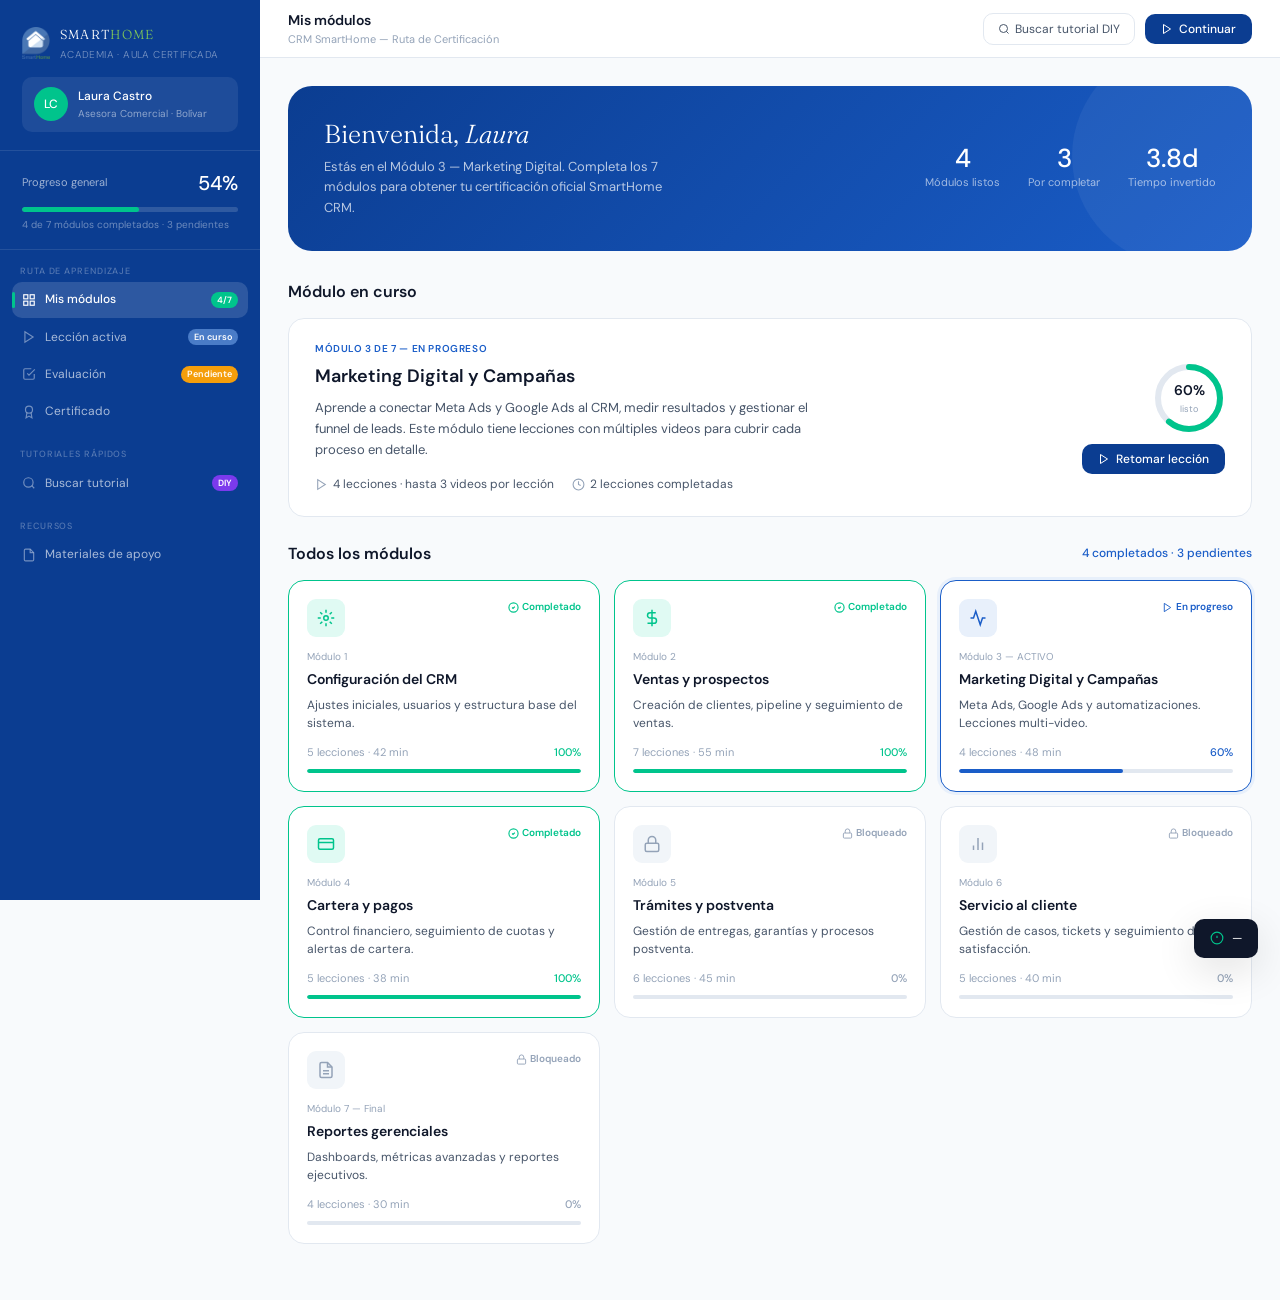
==== aula-certificada.html @ 4a78cdc2 "aula-certificada.html" ====
<!DOCTYPE html>
<html lang="es">
<head>
  <meta charset="UTF-8" />
  <meta name="viewport" content="width=device-width, initial-scale=1.0" />
  <title>SmartHome Academia — Aula Certificada</title>
  <link rel="preconnect" href="https://fonts.googleapis.com" />
  <link href="https://fonts.googleapis.com/css2?family=Fraunces:ital,wght@0,300;0,400;1,300&family=DM+Sans:wght@300;400;500&display=swap" rel="stylesheet" />
  <style>
/* ═══════════════════════════════════════════════════════
   SMARTHOME ACADEMIA — AULA CERTIFICADA
   Tokens, Layout, Componentes, Modos Certificación + DIY
   ═══════════════════════════════════════════════════════ */

/* ─── TOKENS ─────────────────────────────────────────── */
:root {
  --brand:          #0B3D91;
  --brand-mid:      #1A5DC8;
  --brand-light:    #E8F0FB;
  --brand-xlight:   #F4F7FE;
  --sh-blue:        #4A7CC7;
  --sh-green:       #5BAA3F;
  --sh-green-light: #7DC45A;
  --accent:         #00C48C;
  --accent-light:   #E0FAF3;
  --warn:           #F59E0B;
  --warn-light:     #FEF3C7;
  --danger:         #EF4444;
  --danger-light:   #FEE2E2;
  --text-1:         #0F172A;
  --text-2:         #475569;
  --text-3:         #94A3B8;
  --border:         #E2E8F0;
  --surface:        #FFFFFF;
  --bg:             #F8FAFC;
  --r-sm:           6px;
  --r-md:           10px;
  --r-lg:           16px;
  --r-xl:           24px;
  --shadow-sm:      0 1px 3px rgba(0,0,0,.06);
  --shadow-md:      0 4px 16px rgba(0,0,0,.08);
  --shadow-lg:      0 12px 40px rgba(0,0,0,.12);
  --font-display:   'Fraunces', Georgia, serif;
  --font-body:      'DM Sans', system-ui, sans-serif;
  --ease:           .2s cubic-bezier(.4,0,.2,1);
}

/* ─── RESET ──────────────────────────────────────────── */
*, *::before, *::after { box-sizing: border-box; margin: 0; padding: 0; }
html { scroll-behavior: smooth; }
body {
  font-family: var(--font-body);
  background: var(--bg);
  color: var(--text-1);
  min-height: 100vh;
  line-height: 1.6;
  font-size: 14px;
}
a { text-decoration: none; color: inherit; }
button { font-family: var(--font-body); cursor: pointer; border: none; background: none; }
img { max-width: 100%; display: block; }

/* ─── APP SHELL ──────────────────────────────────────── */
.app { display: flex; min-height: 100vh; }

/* ─── SIDEBAR ────────────────────────────────────────── */
.sidebar {
  width: 260px; flex-shrink: 0;
  background: var(--brand);
  display: flex; flex-direction: column;
  position: fixed; top: 0; left: 0; bottom: 0;
  overflow-y: auto; z-index: 100;
}
.sidebar-logo {
  padding: 24px 22px 18px;
  border-bottom: 1px solid rgba(255,255,255,.1);
}
.logo-row {
  display: flex; align-items: center; gap: 10px; margin-bottom: 14px;
}
.logo-row img { height: 32px; width: auto; }
.logo-label { font-family: var(--font-display); font-weight: 300; font-size: 13px; letter-spacing: .10em; text-transform: uppercase; color: #fff; }
.logo-label span { color: #7DC45A; }
.logo-label small { display: block; font-family: var(--font-body); font-size: 10px; color: rgba(255,255,255,.45); letter-spacing: .04em; margin-top: 2px; }

.user-card {
  background: rgba(255,255,255,.08); border-radius: var(--r-md);
  padding: 10px 12px; display: flex; align-items: center; gap: 10px;
}
.user-avatar {
  width: 34px; height: 34px; border-radius: 50%;
  background: var(--accent); color: #fff;
  display: flex; align-items: center; justify-content: center;
  font-size: 12px; font-weight: 500; flex-shrink: 0;
}
.user-name  { font-size: 12px; font-weight: 500; color: #fff; }
.user-role  { font-size: 10px; color: rgba(255,255,255,.5); }

.sidebar-progress {
  padding: 16px 22px;
  border-bottom: 1px solid rgba(255,255,255,.1);
}
.prog-header { display: flex; justify-content: space-between; align-items: center; margin-bottom: 8px; }
.prog-label  { font-size: 11px; color: rgba(255,255,255,.6); }
.prog-pct    { font-size: 20px; font-weight: 500; color: #fff; }
.prog-track  { height: 5px; background: rgba(255,255,255,.15); border-radius: 3px; overflow: hidden; }
.prog-fill   { height: 100%; border-radius: 3px; background: var(--accent); transition: width .8s ease; }
.prog-detail { font-size: 10px; color: rgba(255,255,255,.4); margin-top: 5px; }

.sidebar-nav { padding: 14px 12px; flex: 1; }
.nav-label {
  font-size: 9px; font-weight: 500; letter-spacing: .10em;
  color: rgba(255,255,255,.3); text-transform: uppercase;
  padding: 0 8px; margin-bottom: 4px; margin-top: 14px;
}
.nav-label:first-child { margin-top: 0; }
.nav-item {
  display: flex; align-items: center; gap: 9px;
  padding: 8px 10px; border-radius: var(--r-md);
  font-size: 12px; color: rgba(255,255,255,.65);
  cursor: pointer; transition: var(--ease);
  margin-bottom: 2px; position: relative;
}
.nav-item:hover { background: rgba(255,255,255,.08); color: #fff; }
.nav-item.active { background: rgba(255,255,255,.14); color: #fff; font-weight: 500; }
.nav-item.active::before {
  content: ''; position: absolute; left: 0; top: 50%; transform: translateY(-50%);
  width: 3px; height: 16px; background: var(--accent); border-radius: 2px;
}
.nav-item svg { width: 14px; height: 14px; flex-shrink: 0; opacity: .65; }
.nav-item.active svg, .nav-item:hover svg { opacity: 1; }
.nav-badge {
  margin-left: auto; font-size: 9px; font-weight: 600;
  border-radius: 10px; padding: 1px 6px; background: var(--accent); color: #fff;
}
.nav-badge.locked  { background: rgba(255,255,255,.15); color: rgba(255,255,255,.5); }
.nav-badge.done    { background: var(--accent-light); color: var(--accent); }
.nav-badge.pending { background: var(--warn); color: #fff; }
.nav-badge.inprog  { background: var(--sh-blue); color: #fff; }
.nav-badge.diy     { background: #7C3AED; color: #fff; }

/* ─── MAIN ───────────────────────────────────────────── */
.main { margin-left: 260px; flex: 1; min-height: 100vh; }

.topbar {
  background: var(--surface); border-bottom: 1px solid var(--border);
  padding: 0 28px; height: 58px;
  display: flex; align-items: center; justify-content: space-between;
  position: sticky; top: 0; z-index: 50;
}
.topbar-left   { display: flex; flex-direction: column; }
.topbar-title  { font-size: 14px; font-weight: 600; color: var(--text-1); }
.topbar-sub    { font-size: 11px; color: var(--text-3); }
.topbar-right  { display: flex; align-items: center; gap: 10px; }

/* ─── BUTTONS ────────────────────────────────────────── */
.btn-primary {
  display: flex; align-items: center; gap: 6px;
  padding: 7px 16px; border-radius: var(--r-md);
  background: var(--brand); color: #fff;
  font-size: 12px; font-weight: 500; transition: var(--ease);
}
.btn-primary:hover { background: var(--brand-mid); }
.btn-primary svg   { width: 12px; height: 12px; }
.btn-outline {
  display: flex; align-items: center; gap: 5px;
  padding: 7px 14px; border-radius: var(--r-md);
  border: 1px solid var(--border); background: var(--surface);
  font-size: 12px; color: var(--text-2); transition: var(--ease);
}
.btn-outline:hover { border-color: var(--brand-mid); color: var(--brand); }
.btn-outline svg   { width: 12px; height: 12px; }
.btn-diy {
  display: flex; align-items: center; gap: 6px;
  padding: 7px 16px; border-radius: var(--r-md);
  background: #7C3AED; color: #fff;
  font-size: 12px; font-weight: 500; transition: var(--ease);
}
.btn-diy:hover { background: #6D28D9; }

/* ─── PAGE & SECTION ─────────────────────────────────── */
.page { padding: 28px; max-width: 1120px; }
.section-header {
  display: flex; align-items: center; justify-content: space-between;
  margin-bottom: 14px;
}
.section-title { font-size: 16px; font-weight: 600; color: var(--text-1); }
.section-link  { font-size: 12px; color: var(--brand-mid); font-weight: 500; cursor: pointer; }

/* ─── HERO WELCOME ───────────────────────────────────── */
.hero {
  background: linear-gradient(135deg, var(--brand) 0%, var(--brand-mid) 100%);
  border-radius: var(--r-xl); padding: 32px 36px;
  color: #fff; display: flex; align-items: center; justify-content: space-between;
  margin-bottom: 28px; overflow: hidden; position: relative;
}
.hero::after {
  content: ''; position: absolute; right: -40px; top: -40px;
  width: 220px; height: 220px; border-radius: 50%;
  background: rgba(255,255,255,.05);
}
.hero-text h1 {
  font-family: var(--font-display); font-size: 26px; font-weight: 300;
  margin-bottom: 6px; line-height: 1.25;
}
.hero-text h1 em { font-style: italic; }
.hero-text p { font-size: 13px; color: rgba(255,255,255,.7); max-width: 360px; }
.hero-stats { display: flex; gap: 28px; z-index: 1; }
.hero-stat-val { font-size: 26px; font-weight: 500; line-height: 1; text-align: center; }
.hero-stat-lbl { font-size: 11px; color: rgba(255,255,255,.6); margin-top: 3px; text-align: center; }

/* ─── MODULE CARDS GRID ──────────────────────────────── */
.current-module {
  background: var(--surface); border: 1px solid var(--border);
  border-radius: var(--r-lg); padding: 22px 26px;
  margin-bottom: 24px;
  display: grid; grid-template-columns: 1fr auto; gap: 24px; align-items: center;
}
.cm-eyebrow { font-size: 10px; font-weight: 600; letter-spacing: .06em; color: var(--brand-mid); text-transform: uppercase; margin-bottom: 5px; }
.cm-title   { font-size: 18px; font-weight: 600; margin-bottom: 7px; }
.cm-desc    { font-size: 13px; color: var(--text-2); margin-bottom: 14px; max-width: 520px; line-height: 1.6; }
.cm-meta    { display: flex; gap: 18px; }
.cm-meta-item { display: flex; align-items: center; gap: 5px; font-size: 12px; color: var(--text-2); }
.cm-meta-item svg { width: 13px; height: 13px; color: var(--text-3); }
.cm-actions { display: flex; flex-direction: column; gap: 10px; align-items: flex-end; }
.cm-ring-wrap { position: relative; width: 72px; height: 72px; }
.cm-ring-wrap svg { transform: rotate(-90deg); }
.cm-ring-bg   { fill: none; stroke: var(--border); stroke-width: 6; }
.cm-ring-fill { fill: none; stroke: var(--accent); stroke-width: 6; stroke-linecap: round; stroke-dasharray: 198; stroke-dashoffset: 79; transition: stroke-dashoffset 1s ease; }
.cm-ring-text { position: absolute; inset: 0; display: flex; flex-direction: column; align-items: center; justify-content: center; }
.cm-ring-pct  { font-size: 14px; font-weight: 600; }
.cm-ring-lbl  { font-size: 9px; color: var(--text-3); }

.modules-grid {
  display: grid; grid-template-columns: repeat(auto-fill, minmax(260px, 1fr)); gap: 14px;
  margin-bottom: 28px;
}
.mod-card {
  background: var(--surface); border: 1px solid var(--border);
  border-radius: var(--r-lg); padding: 18px;
  cursor: pointer; transition: var(--ease); position: relative; overflow: hidden;
}
.mod-card:hover:not(.locked) { border-color: var(--brand-mid); box-shadow: var(--shadow-md); transform: translateY(-2px); }
.mod-card.active  { border-color: var(--brand-mid); box-shadow: 0 0 0 3px var(--brand-light); }
.mod-card.done    { border-color: var(--accent); }
.mod-card.locked  { opacity: .55; cursor: not-allowed; }
.mc-top    { display: flex; justify-content: space-between; align-items: flex-start; margin-bottom: 12px; }
.mc-icon   { width: 38px; height: 38px; border-radius: 9px; display: flex; align-items: center; justify-content: center; }
.mc-icon svg { width: 18px; height: 18px; }
.mc-status { display: flex; align-items: center; gap: 3px; font-size: 10px; font-weight: 600; }
.mc-status.done   { color: var(--accent); }
.mc-status.active { color: var(--brand-mid); }
.mc-status.locked { color: var(--text-3); }
.mc-status.pending{ color: var(--warn); }
.mc-status svg    { width: 11px; height: 11px; }
.mc-number { font-size: 10px; color: var(--text-3); margin-bottom: 3px; }
.mc-title  { font-size: 14px; font-weight: 600; margin-bottom: 5px; }
.mc-desc   { font-size: 12px; color: var(--text-2); line-height: 1.5; margin-bottom: 12px; }
.mc-footer { display: flex; align-items: center; justify-content: space-between; }
.mc-lessons{ font-size: 11px; color: var(--text-3); }
.mc-pct    { font-size: 11px; font-weight: 500; }
.mc-pct.done   { color: var(--accent); }
.mc-pct.active { color: var(--brand-mid); }
.mc-bar    { height: 4px; background: var(--border); border-radius: 2px; margin-top: 8px; overflow: hidden; }
.mc-fill   { height: 100%; border-radius: 2px; background: var(--accent); }
.mc-fill.partial { background: var(--brand-mid); }

/* ══════════════════════════════════════════════════════
   LESSON VIEWER — MODO CERTIFICACIÓN (Contenido Largo)
   ══════════════════════════════════════════════════════ */
.lesson-viewer {
  background: var(--surface); border: 1px solid var(--border);
  border-radius: var(--r-lg); overflow: hidden; margin-bottom: 24px;
}
.lv-header {
  padding: 14px 22px; border-bottom: 1px solid var(--border);
  display: flex; align-items: center; justify-content: space-between;
}
.lv-breadcrumb      { font-size: 11px; color: var(--text-3); }
.lv-breadcrumb span { color: var(--text-2); font-weight: 500; }

/* ── VIDEO AREA ──────────────────────────────────────── */
.lv-player-wrap {
  display: grid; grid-template-columns: 1fr 300px;
  border-bottom: 1px solid var(--border);
}
.lv-video {
  background: #0B1629; aspect-ratio: 16/9;
  display: flex; align-items: center; justify-content: center;
  position: relative; overflow: hidden;
}
.lv-video-grid {
  position: absolute; inset: 0;
  background-image:
    repeating-linear-gradient(0deg,   rgba(255,255,255,.025) 0, rgba(255,255,255,.025) 1px, transparent 1px, transparent 44px),
    repeating-linear-gradient(90deg,  rgba(255,255,255,.025) 0, rgba(255,255,255,.025) 1px, transparent 1px, transparent 44px);
}
.lv-video-overlay {
  position: absolute; inset: 0;
  display: flex; flex-direction: column; align-items: center; justify-content: center; gap: 14px;
  z-index: 2;
}
.play-btn {
  width: 58px; height: 58px; border-radius: 50%;
  background: rgba(255,255,255,.14); border: 2px solid rgba(255,255,255,.28);
  display: flex; align-items: center; justify-content: center;
  cursor: pointer; transition: var(--ease);
}
.play-btn:hover { background: rgba(255,255,255,.24); transform: scale(1.06); }
.play-btn svg   { width: 22px; height: 22px; fill: #fff; margin-left: 3px; }
.lv-vid-title   { font-size: 13px; color: rgba(255,255,255,.85); text-align: center; max-width: 400px; font-weight: 500; }
.lv-vid-counter { font-size: 11px; color: rgba(255,255,255,.45); }
.lv-vid-dur     { font-size: 11px; color: rgba(255,255,255,.45); }

/* ── VIDEO PLAYLIST (lateral) ────────────────────────── */
.lv-playlist-panel {
  border-left: 1px solid var(--border);
  display: flex; flex-direction: column;
  background: var(--bg);
}
.lv-playlist-head {
  padding: 12px 16px; border-bottom: 1px solid var(--border);
  font-size: 11px; font-weight: 600; color: var(--text-3);
  letter-spacing: .05em; text-transform: uppercase;
  display: flex; align-items: center; justify-content: space-between;
}
.lv-playlist-head span { font-size: 11px; color: var(--text-3); font-weight: 400; }
.lv-vlist { overflow-y: auto; flex: 1; padding: 8px; }
.lv-vlist::-webkit-scrollbar { width: 3px; }
.lv-vlist::-webkit-scrollbar-thumb { background: var(--border); border-radius: 2px; }

.vitem {
  display: flex; align-items: flex-start; gap: 10px;
  padding: 10px 10px; border-radius: var(--r-md);
  cursor: pointer; transition: var(--ease); margin-bottom: 2px;
}
.vitem:hover   { background: var(--brand-light); }
.vitem.active  { background: var(--brand-light); border-left: 3px solid var(--brand); padding-left: 7px; }
.vitem.done    { opacity: .7; }
.vitem.locked  { opacity: .45; cursor: not-allowed; }
.vitem-thumb {
  width: 52px; height: 34px; border-radius: 5px; flex-shrink: 0;
  background: #CBD5E1; position: relative; overflow: hidden;
  display: flex; align-items: center; justify-content: center;
}
.vitem-thumb-bg {
  position: absolute; inset: 0;
  background: linear-gradient(135deg, #0B3D91 0%, #1A5DC8 100%); opacity: .7;
}
.vitem-thumb-play {
  width: 18px; height: 18px; border-radius: 50%;
  background: rgba(255,255,255,.9);
  display: flex; align-items: center; justify-content: center;
  z-index: 1;
}
.vitem-thumb-play svg { width: 8px; height: 8px; fill: var(--brand); margin-left: 1px; }
.vitem-thumb-done {
  position: absolute; inset: 0;
  background: rgba(0,196,140,.8);
  display: flex; align-items: center; justify-content: center;
  z-index: 1;
}
.vitem-thumb-done svg { width: 14px; height: 14px; fill: none; stroke: #fff; stroke-width: 2.5; }
.vitem-thumb-lock {
  position: absolute; inset: 0;
  background: rgba(15,23,42,.6);
  display: flex; align-items: center; justify-content: center;
  z-index: 1;
}
.vitem-thumb-lock svg { width: 12px; height: 12px; fill: none; stroke: rgba(255,255,255,.7); stroke-width: 2; }
.vitem-num  { position: absolute; bottom: 3px; right: 4px; font-size: 8px; color: rgba(255,255,255,.8); z-index: 2; }
.vitem-info { flex: 1; min-width: 0; }
.vitem-title { font-size: 12px; font-weight: 500; color: var(--text-1); line-height: 1.4; margin-bottom: 3px; }
.vitem.active .vitem-title { color: var(--brand); }
.vitem-dur   { font-size: 10px; color: var(--text-3); display: flex; align-items: center; gap: 3px; }

/* ── RICH CONTENT BODY ───────────────────────────────── */
.lv-body { padding: 24px 26px; border-bottom: 1px solid var(--border); }
.lv-body h3    { font-size: 15px; font-weight: 600; margin-bottom: 10px; }
.lv-body p     { font-size: 13px; color: var(--text-2); line-height: 1.7; margin-bottom: 12px; }
.lv-body ul    { padding-left: 18px; margin-bottom: 12px; }
.lv-body li    { font-size: 13px; color: var(--text-2); line-height: 1.7; margin-bottom: 4px; }
.lv-body strong { color: var(--text-1); }

.lv-callout {
  background: var(--brand-xlight); border-left: 3px solid var(--brand-mid);
  padding: 12px 16px; border-radius: 0 var(--r-md) var(--r-md) 0;
  margin: 14px 0;
}
.lv-callout p { margin: 0; font-size: 12px; color: var(--brand); }

.lv-content-img {
  width: 100%; border-radius: var(--r-md); border: 1px solid var(--border);
  background: #0B1629; height: 180px;
  display: flex; align-items: center; justify-content: center;
  margin: 14px 0;
}
.lv-content-img span { font-size: 12px; color: rgba(255,255,255,.3); }

/* completion badge */
.video-complete-notice {
  margin: 0 26px 16px;
  padding: 10px 16px; background: var(--accent-light); border: 1px solid #A7F3D0;
  border-radius: var(--r-md); display: flex; align-items: center; gap: 10px;
  font-size: 12px; color: #065F46; display: none;
}
.video-complete-notice svg { width: 16px; height: 16px; flex-shrink: 0; }

/* ── TABS inside lv-body ─────────────────────────────── */
.content-tabs { display: flex; gap: 2px; border-bottom: 1px solid var(--border); margin-bottom: 18px; }
.ctab {
  padding: 8px 16px; font-size: 13px; font-weight: 500;
  color: var(--text-2); cursor: pointer;
  border-bottom: 2px solid transparent; margin-bottom: -1px;
  transition: var(--ease);
}
.ctab:hover { color: var(--text-1); }
.ctab.active { color: var(--brand); border-bottom-color: var(--brand); }

/* ── NAV FOOTER ──────────────────────────────────────── */
.lv-nav-footer {
  padding: 14px 22px; border-top: 1px solid var(--border);
  display: flex; align-items: center; justify-content: space-between;
  background: var(--bg);
}
.btn-nav {
  display: flex; align-items: center; gap: 5px;
  padding: 7px 14px; border-radius: var(--r-md);
  font-size: 12px; font-weight: 500; transition: var(--ease);
}
.btn-nav.prev { border: 1px solid var(--border); color: var(--text-2); background: var(--surface); }
.btn-nav.prev:hover { border-color: var(--brand-mid); color: var(--brand); }
.btn-nav.next { background: var(--brand); color: #fff; }
.btn-nav.next:hover { background: var(--brand-mid); }
.btn-nav svg  { width: 12px; height: 12px; }
.lesson-counter { font-size: 12px; color: var(--text-3); }

/* ══════════════════════════════════════════════════════
   QUIZ — 5 preguntas con temporizador
   ══════════════════════════════════════════════════════ */
.quiz-card {
  background: var(--surface); border: 1px solid var(--border);
  border-radius: var(--r-lg); padding: 26px; margin-bottom: 24px;
}
.quiz-header { display: flex; justify-content: space-between; align-items: flex-start; margin-bottom: 20px; }
.quiz-tag {
  display: inline-block; font-size: 10px; font-weight: 700; letter-spacing: .08em;
  background: var(--warn-light); color: #92400E;
  padding: 3px 9px; border-radius: 20px; text-transform: uppercase; margin-bottom: 8px;
}
.quiz-title { font-size: 17px; font-weight: 600; margin-bottom: 4px; }
.quiz-meta  { font-size: 12px; color: var(--text-3); }
.quiz-timer { display: flex; align-items: center; gap: 5px; font-size: 13px; font-weight: 600; color: var(--danger); flex-shrink: 0; }
.quiz-timer svg { width: 14px; height: 14px; }
.quiz-prog-bar { height: 4px; background: var(--border); border-radius: 2px; overflow: hidden; margin-bottom: 22px; }
.quiz-prog-fill { height: 100%; border-radius: 2px; background: var(--brand-mid); transition: width .4s; }

.quiz-q-num  { font-size: 10px; color: var(--text-3); margin-bottom: 5px; font-weight: 500; }
.quiz-q-text { font-size: 14px; font-weight: 500; margin-bottom: 14px; line-height: 1.5; }
.quiz-opts   { display: grid; gap: 7px; }
.quiz-opt {
  display: flex; align-items: center; gap: 11px;
  padding: 11px 14px; border: 1.5px solid var(--border);
  border-radius: var(--r-md); cursor: pointer; transition: var(--ease); font-size: 13px;
}
.quiz-opt:hover { border-color: var(--brand-mid); background: var(--brand-xlight); }
.quiz-opt.selected { border-color: var(--brand); background: var(--brand-light); color: var(--brand); }
.quiz-opt.correct  { border-color: var(--accent); background: var(--accent-light); color: #065F46; }
.quiz-opt.wrong    { border-color: var(--danger); background: var(--danger-light); color: #991B1B; }
.quiz-opt-circle {
  width: 20px; height: 20px; border-radius: 50%;
  border: 1.5px solid var(--border); flex-shrink: 0;
  display: flex; align-items: center; justify-content: center;
  font-size: 10px; font-weight: 700;
}
.quiz-opt.selected .quiz-opt-circle { border-color: var(--brand); background: var(--brand); color: #fff; }
.quiz-opt.correct  .quiz-opt-circle { border-color: var(--accent); background: var(--accent); color: #fff; }
.quiz-footer { display: flex; justify-content: space-between; align-items: center; margin-top: 18px; }
.quiz-hint   { font-size: 11px; color: var(--text-3); }

/* ══════════════════════════════════════════════════════
   MODO DIY — Micro-video 1 min + Pop-up "¿Resolviste?"
   ══════════════════════════════════════════════════════ */
.diy-viewer {
  background: var(--surface); border: 1px solid var(--border);
  border-radius: var(--r-lg); overflow: hidden; margin-bottom: 24px;
}
.diy-header {
  padding: 14px 22px; border-bottom: 1px solid var(--border);
  display: flex; align-items: center; justify-content: space-between;
}
.diy-badge {
  display: inline-flex; align-items: center; gap: 5px;
  background: #EDE9FE; color: #6D28D9;
  font-size: 10px; font-weight: 700; letter-spacing: .06em; text-transform: uppercase;
  padding: 3px 10px; border-radius: 20px;
}
.diy-title { font-size: 16px; font-weight: 600; margin-top: 5px; }
.diy-meta  { font-size: 11px; color: var(--text-3); margin-top: 3px; }

.diy-video {
  background: #0B1629; aspect-ratio: 16/7;
  display: flex; align-items: center; justify-content: center;
  position: relative; overflow: hidden;
}
.diy-video-grid {
  position: absolute; inset: 0;
  background-image:
    repeating-linear-gradient(0deg,  rgba(124,58,237,.08) 0, rgba(124,58,237,.08) 1px, transparent 1px, transparent 44px),
    repeating-linear-gradient(90deg, rgba(124,58,237,.08) 0, rgba(124,58,237,.08) 1px, transparent 1px, transparent 44px);
}
.diy-vid-overlay {
  position: absolute; inset: 0;
  display: flex; flex-direction: column; align-items: center; justify-content: center; gap: 14px;
  z-index: 2;
}
.play-btn-diy {
  width: 60px; height: 60px; border-radius: 50%;
  background: rgba(124,58,237,.3); border: 2px solid rgba(124,58,237,.5);
  display: flex; align-items: center; justify-content: center;
  cursor: pointer; transition: var(--ease);
}
.play-btn-diy:hover { background: rgba(124,58,237,.5); transform: scale(1.06); }
.play-btn-diy svg  { width: 22px; height: 22px; fill: #fff; margin-left: 3px; }
.diy-vid-label     { font-size: 14px; color: rgba(255,255,255,.85); font-weight: 500; text-align: center; }
.diy-vid-dur       { font-size: 11px; color: rgba(255,255,255,.45); }
.diy-timer-bar     {
  position: absolute; bottom: 0; left: 0; height: 3px;
  background: #7C3AED; width: 0%; transition: width 60s linear;
}

.diy-body { padding: 20px 24px; }
.diy-body h3 { font-size: 14px; font-weight: 600; margin-bottom: 8px; }
.diy-body p  { font-size: 13px; color: var(--text-2); line-height: 1.7; }
.diy-steps   { margin-top: 14px; display: flex; flex-direction: column; gap: 8px; }
.diy-step {
  display: flex; align-items: flex-start; gap: 10px;
  padding: 10px 14px; background: var(--bg); border-radius: var(--r-md);
  border: 1px solid var(--border);
}
.diy-step-num {
  width: 20px; height: 20px; border-radius: 50%; flex-shrink: 0;
  background: #7C3AED; color: #fff;
  display: flex; align-items: center; justify-content: center;
  font-size: 10px; font-weight: 700; margin-top: 1px;
}
.diy-step-text { font-size: 12px; color: var(--text-2); line-height: 1.6; }

.diy-action-bar {
  padding: 14px 22px; border-top: 1px solid var(--border);
  display: flex; align-items: center; justify-content: space-between; background: var(--bg);
}
.diy-action-bar p { font-size: 12px; color: var(--text-3); }

/* ─── DIY BUSCADOR ───────────────────────────────────── */
.diy-search-wrap {
  background: var(--surface); border: 1px solid var(--border);
  border-radius: var(--r-lg); padding: 22px 24px; margin-bottom: 20px;
}
.diy-search-input {
  width: 100%; padding: 10px 14px;
  border: 1.5px solid var(--border); border-radius: var(--r-md);
  font-family: var(--font-body); font-size: 13px; color: var(--text-1);
  background: var(--bg); outline: none; transition: var(--ease);
}
.diy-search-input:focus { border-color: var(--brand-mid); background: var(--surface); }
.diy-chips  { display: flex; gap: 6px; flex-wrap: wrap; margin-top: 12px; }
.diy-chip {
  padding: 4px 12px; border-radius: 20px; font-size: 11px;
  background: var(--bg); border: 1px solid var(--border);
  color: var(--text-2); cursor: pointer; transition: var(--ease);
}
.diy-chip:hover { background: #EDE9FE; color: #6D28D9; border-color: #C4B5FD; }
.diy-chip.active { background: #EDE9FE; color: #6D28D9; border-color: #C4B5FD; }

/* ─── CERTIFICATE SECTION ────────────────────────────── */
.cert-section {
  background: linear-gradient(135deg, #0B3D91, #1A5DC8);
  border-radius: var(--r-xl); padding: 36px;
  color: #fff; text-align: center;
  margin-bottom: 24px; position: relative; overflow: hidden;
}
.cert-section::before {
  content: ''; position: absolute; inset: 0;
  background: url("data:image/svg+xml,%3Csvg width='60' height='60' viewBox='0 0 60 60' xmlns='http://www.w3.org/2000/svg'%3E%3Cg fill='%23ffffff' fill-opacity='0.04'%3E%3Cpath d='M36 34v-4h-2v4h-4v2h4v4h2v-4h4v-2h-4zm0-30V0h-2v4h-4v2h4v4h2V6h4V4h-4zM6 34v-4H4v4H0v2h4v4h2v-4h4v-2H6zM6 4V0H4v4H0v2h4v4h2V6h4V4H6z'/%3E%3C/g%3E%3C/svg%3E");
}
.cert-icon-wrap {
  width: 72px; height: 72px; border-radius: 50%;
  background: rgba(255,255,255,.15); border: 2px solid rgba(255,255,255,.3);
  display: flex; align-items: center; justify-content: center; margin: 0 auto 18px;
}
.cert-icon-wrap svg { width: 36px; height: 36px; fill: var(--accent); }
.cert-section h2 { font-family: var(--font-display); font-size: 24px; font-weight: 300; margin-bottom: 7px; }
.cert-section p  { font-size: 13px; color: rgba(255,255,255,.7); max-width: 380px; margin: 0 auto 22px; }
.cert-tags { display: flex; justify-content: center; flex-wrap: wrap; gap: 7px; margin-bottom: 26px; }
.cert-tag {
  background: rgba(255,255,255,.12); border: 1px solid rgba(255,255,255,.2);
  border-radius: 20px; padding: 3px 11px; font-size: 11px;
  display: flex; align-items: center; gap: 4px;
}
.cert-tag.done { background: rgba(0,196,140,.2); border-color: rgba(0,196,140,.4); }
.cert-tag svg  { width: 9px; height: 9px; }
.btn-cert {
  display: inline-flex; align-items: center; gap: 7px;
  padding: 11px 26px; border-radius: var(--r-md);
  background: var(--accent); color: #fff;
  font-size: 13px; font-weight: 600; transition: var(--ease);
}
.btn-cert:hover { background: #00a875; }

/* ─── MODALS ─────────────────────────────────────────── */
.modal-overlay {
  position: fixed; inset: 0; background: rgba(15,23,42,.5);
  backdrop-filter: blur(4px);
  display: flex; align-items: center; justify-content: center;
  z-index: 200; opacity: 0; pointer-events: none; transition: opacity .3s;
}
.modal-overlay.show { opacity: 1; pointer-events: all; }
.modal {
  background: var(--surface); border-radius: var(--r-xl);
  padding: 36px; max-width: 420px; width: 90%;
  text-align: center;
  transform: scale(.94) translateY(10px);
  transition: transform .3s cubic-bezier(.34,1.56,.64,1);
  box-shadow: var(--shadow-lg);
}
.modal-overlay.show .modal { transform: scale(1) translateY(0); }
.modal-icon { width: 68px; height: 68px; border-radius: 50%; margin: 0 auto 18px; display: flex; align-items: center; justify-content: center; }
.modal-icon.pass { background: var(--accent-light); }
.modal-icon.fail { background: var(--danger-light); }
.modal-icon.diy  { background: #EDE9FE; }
.modal-icon svg  { width: 34px; height: 34px; }
.modal-score     { font-size: 46px; font-weight: 700; line-height: 1; margin-bottom: 4px; }
.modal-score.pass{ color: var(--accent); }
.modal-score.fail{ color: var(--danger); }
.modal h3  { font-size: 17px; font-weight: 600; margin-bottom: 7px; }
.modal p   { font-size: 13px; color: var(--text-2); margin-bottom: 20px; line-height: 1.6; }
.modal-actions { display: flex; gap: 9px; justify-content: center; flex-wrap: wrap; }
.modal-actions .btn-primary { padding: 9px 20px; font-size: 13px; }
.modal-actions .btn-outline  { padding: 9px 20px; font-size: 13px; }

/* ─── TOAST ──────────────────────────────────────────── */
.toast {
  position: fixed; bottom: 22px; right: 22px;
  background: #0F172A; color: #fff;
  padding: 10px 16px; border-radius: var(--r-md);
  font-size: 12px; display: flex; align-items: center; gap: 8px;
  box-shadow: var(--shadow-lg);
  transform: translateY(80px); transition: transform .4s cubic-bezier(.34,1.56,.64,1);
  z-index: 300; max-width: 340px;
}
.toast.show { transform: translateY(0); }
.toast svg  { width: 14px; height: 14px; color: var(--accent); flex-shrink: 0; }

/* ─── ANIMATIONS ─────────────────────────────────────── */
@keyframes fadeUp {
  from { opacity: 0; transform: translateY(14px); }
  to   { opacity: 1; transform: translateY(0); }
}
.fade-up   { animation: fadeUp .45s ease both; }
.fu1 { animation-delay: .05s; }
.fu2 { animation-delay: .10s; }
.fu3 { animation-delay: .15s; }

/* ─── RESPONSIVE ─────────────────────────────────────── */
@media (max-width: 960px) {
  .sidebar { width: 0; overflow: hidden; }
  .main    { margin-left: 0; }
  .lv-player-wrap { grid-template-columns: 1fr; }
  .lv-playlist-panel { border-left: none; border-top: 1px solid var(--border); max-height: 260px; }
  .current-module { grid-template-columns: 1fr; }
  .hero { flex-direction: column; gap: 20px; }
}
@media (max-width: 600px) {
  .page { padding: 16px; }
  .modules-grid { grid-template-columns: 1fr; }
  .hero-stats { justify-content: space-around; width: 100%; }
}
  </style>
</head>
<body>

<div class="app">

<!-- ══════════════════════════════════════════════════════
     SIDEBAR
     ══════════════════════════════════════════════════════ -->
<aside class="sidebar">
  <div class="sidebar-logo">
    <div class="logo-row">
      <img src="[data-uri]" alt="SmartHome" />
      <div class="logo-label">Smart<span>Home</span><small>Academia · Aula Certificada</small></div>
    </div>
    <div class="user-card">
      <div class="user-avatar">LC</div>
      <div>
        <div class="user-name">Laura Castro</div>
        <div class="user-role">Asesora Comercial · Bolívar</div>
      </div>
    </div>
  </div>

  <div class="sidebar-progress">
    <div class="prog-header">
      <span class="prog-label">Progreso general</span>
      <span class="prog-pct">54%</span>
    </div>
    <div class="prog-track"><div class="prog-fill" style="width:54%"></div></div>
    <div class="prog-detail">4 de 7 módulos completados · 3 pendientes</div>
  </div>

  <nav class="sidebar-nav">
    <div class="nav-label">Ruta de aprendizaje</div>

    <div class="nav-item active" onclick="showTab('modulos')">
      <svg viewBox="0 0 24 24" fill="none" stroke="currentColor" stroke-width="2"><rect x="3" y="3" width="7" height="7"/><rect x="14" y="3" width="7" height="7"/><rect x="3" y="14" width="7" height="7"/><rect x="14" y="14" width="7" height="7"/></svg>
      Mis módulos <span class="nav-badge">4/7</span>
    </div>

    <div class="nav-item" onclick="showTab('leccion')">
      <svg viewBox="0 0 24 24" fill="none" stroke="currentColor" stroke-width="2"><polygon points="5 3 19 12 5 21 5 3"/></svg>
      Lección activa <span class="nav-badge inprog">En curso</span>
    </div>

    <div class="nav-item" onclick="showTab('evaluacion')">
      <svg viewBox="0 0 24 24" fill="none" stroke="currentColor" stroke-width="2"><path d="M9 11l3 3L22 4"/><path d="M21 12v7a2 2 0 01-2 2H5a2 2 0 01-2-2V5a2 2 0 012-2h11"/></svg>
      Evaluación <span class="nav-badge pending">Pendiente</span>
    </div>

    <div class="nav-item" onclick="showTab('certificado')">
      <svg viewBox="0 0 24 24" fill="none" stroke="currentColor" stroke-width="2"><circle cx="12" cy="8" r="6"/><path d="M15.477 12.89L17 22l-5-3-5 3 1.523-9.11"/></svg>
      Certificado
    </div>

    <div class="nav-label" style="margin-top:18px;">Tutoriales rápidos</div>

    <div class="nav-item" onclick="showTab('diy')">
      <svg viewBox="0 0 24 24" fill="none" stroke="currentColor" stroke-width="2"><circle cx="11" cy="11" r="8"/><line x1="21" y1="21" x2="16.65" y2="16.65"/></svg>
      Buscar tutorial <span class="nav-badge diy">DIY</span>
    </div>

    <div class="nav-label" style="margin-top:18px;">Recursos</div>
    <div class="nav-item">
      <svg viewBox="0 0 24 24" fill="none" stroke="currentColor" stroke-width="2"><path d="M14 2H6a2 2 0 00-2 2v16a2 2 0 002 2h12a2 2 0 002-2V8z"/><polyline points="14 2 14 8 20 8"/></svg>
      Materiales de apoyo
    </div>
  </nav>
</aside>

<!-- ══════════════════════════════════════════════════════
     MAIN
     ══════════════════════════════════════════════════════ -->
<main class="main">

  <header class="topbar">
    <div class="topbar-left">
      <span class="topbar-title" id="topbarTitle">Mis módulos</span>
      <span class="topbar-sub">CRM SmartHome — Ruta de Certificación</span>
    </div>
    <div class="topbar-right">
      <button class="btn-outline" onclick="showTab('diy')">
        <svg viewBox="0 0 24 24" fill="none" stroke="currentColor" stroke-width="2"><circle cx="11" cy="11" r="8"/><line x1="21" y1="21" x2="16.65" y2="16.65"/></svg>
        Buscar tutorial DIY
      </button>
      <button class="btn-primary" onclick="showTab('leccion')">
        <svg viewBox="0 0 24 24" fill="none" stroke="currentColor" stroke-width="2"><polygon points="5 3 19 12 5 21 5 3"/></svg>
        Continuar
      </button>
    </div>
  </header>

  <div class="page">

  <!-- ╔══════════════════════════════════════════════════╗
       ║  TAB: MIS MÓDULOS                               ║
       ╚══════════════════════════════════════════════════╝ -->
  <div id="tab-modulos">

    <div class="hero fade-up">
      <div class="hero-text">
        <h1>Bienvenida, <em>Laura</em></h1>
        <p>Estás en el Módulo 3 — Marketing Digital. Completa los 7 módulos para obtener tu certificación oficial SmartHome CRM.</p>
      </div>
      <div class="hero-stats">
        <div><div class="hero-stat-val">4</div><div class="hero-stat-lbl">Módulos listos</div></div>
        <div><div class="hero-stat-val">3</div><div class="hero-stat-lbl">Por completar</div></div>
        <div><div class="hero-stat-val">3.8d</div><div class="hero-stat-lbl">Tiempo invertido</div></div>
      </div>
    </div>

    <div class="section-header fade-up fu1"><span class="section-title">Módulo en curso</span></div>
    <div class="current-module fade-up fu2">
      <div>
        <div class="cm-eyebrow">Módulo 3 de 7 — En progreso</div>
        <div class="cm-title">Marketing Digital y Campañas</div>
        <div class="cm-desc">Aprende a conectar Meta Ads y Google Ads al CRM, medir resultados y gestionar el funnel de leads. Este módulo tiene lecciones con múltiples videos para cubrir cada proceso en detalle.</div>
        <div class="cm-meta">
          <div class="cm-meta-item">
            <svg viewBox="0 0 24 24" fill="none" stroke="currentColor" stroke-width="2"><polygon points="5 3 19 12 5 21 5 3"/></svg>
            4 lecciones · hasta 3 videos por lección
          </div>
          <div class="cm-meta-item">
            <svg viewBox="0 0 24 24" fill="none" stroke="currentColor" stroke-width="2"><circle cx="12" cy="12" r="10"/><polyline points="12 6 12 12 16 14"/></svg>
            2 lecciones completadas
          </div>
        </div>
      </div>
      <div class="cm-actions">
        <div class="cm-ring-wrap">
          <svg width="72" height="72" viewBox="0 0 72 72">
            <circle class="cm-ring-bg" cx="36" cy="36" r="31"/>
            <circle class="cm-ring-fill" cx="36" cy="36" r="31"/>
          </svg>
          <div class="cm-ring-text"><span class="cm-ring-pct">60%</span><span class="cm-ring-lbl">listo</span></div>
        </div>
        <button class="btn-primary" onclick="showTab('leccion')" style="font-size:12px;">
          <svg viewBox="0 0 24 24" fill="none" stroke="currentColor" stroke-width="2"><polygon points="5 3 19 12 5 21 5 3"/></svg>
          Retomar lección
        </button>
      </div>
    </div>

    <div class="section-header fade-up fu3">
      <span class="section-title">Todos los módulos</span>
      <span class="section-link">4 completados · 3 pendientes</span>
    </div>

    <div class="modules-grid">
      <div class="mod-card done fade-up fu1" onclick="toast('✅ Módulo completado — puedes repasar el contenido')">
        <div class="mc-top">
          <div class="mc-icon" style="background:#E0FAF3"><svg viewBox="0 0 24 24" fill="none" stroke="#00C48C" stroke-width="2"><circle cx="12" cy="12" r="3"/><path d="M12 1v4M12 19v4M4.22 4.22l2.83 2.83M16.95 16.95l2.83 2.83M1 12h4M19 12h4M4.22 19.78l2.83-2.83M16.95 7.05l2.83-2.83"/></svg></div>
          <div class="mc-status done"><svg viewBox="0 0 24 24" fill="none" stroke="currentColor" stroke-width="2.5"><circle cx="12" cy="12" r="10"/><path d="M9 12l2 2 4-4"/></svg> Completado</div>
        </div>
        <div class="mc-number">Módulo 1</div>
        <div class="mc-title">Configuración del CRM</div>
        <div class="mc-desc">Ajustes iniciales, usuarios y estructura base del sistema.</div>
        <div class="mc-footer"><span class="mc-lessons">5 lecciones · 42 min</span><span class="mc-pct done">100%</span></div>
        <div class="mc-bar"><div class="mc-fill" style="width:100%"></div></div>
      </div>

      <div class="mod-card done fade-up fu2" onclick="toast('✅ Módulo completado — puedes repasar el contenido')">
        <div class="mc-top">
          <div class="mc-icon" style="background:#E0FAF3"><svg viewBox="0 0 24 24" fill="none" stroke="#00C48C" stroke-width="2"><line x1="12" y1="1" x2="12" y2="23"/><path d="M17 5H9.5a3.5 3.5 0 000 7h5a3.5 3.5 0 010 7H6"/></svg></div>
          <div class="mc-status done"><svg viewBox="0 0 24 24" fill="none" stroke="currentColor" stroke-width="2.5"><circle cx="12" cy="12" r="10"/><path d="M9 12l2 2 4-4"/></svg> Completado</div>
        </div>
        <div class="mc-number">Módulo 2</div>
        <div class="mc-title">Ventas y prospectos</div>
        <div class="mc-desc">Creación de clientes, pipeline y seguimiento de ventas.</div>
        <div class="mc-footer"><span class="mc-lessons">7 lecciones · 55 min</span><span class="mc-pct done">100%</span></div>
        <div class="mc-bar"><div class="mc-fill" style="width:100%"></div></div>
      </div>

      <div class="mod-card active fade-up fu3" onclick="showTab('leccion')">
        <div class="mc-top">
          <div class="mc-icon" style="background:#E8F0FB"><svg viewBox="0 0 24 24" fill="none" stroke="#1A5DC8" stroke-width="2"><path d="M22 12h-4l-3 9L9 3l-3 9H2"/></svg></div>
          <div class="mc-status active"><svg viewBox="0 0 24 24" fill="none" stroke="currentColor" stroke-width="2"><polygon points="5 3 19 12 5 21 5 3"/></svg> En progreso</div>
        </div>
        <div class="mc-number">Módulo 3 — ACTIVO</div>
        <div class="mc-title">Marketing Digital y Campañas</div>
        <div class="mc-desc">Meta Ads, Google Ads y automatizaciones. Lecciones multi-video.</div>
        <div class="mc-footer"><span class="mc-lessons">4 lecciones · 48 min</span><span class="mc-pct active">60%</span></div>
        <div class="mc-bar"><div class="mc-fill partial" style="width:60%"></div></div>
      </div>

      <div class="mod-card done fade-up fu1" onclick="toast('✅ Módulo completado — puedes repasar el contenido')">
        <div class="mc-top">
          <div class="mc-icon" style="background:#E0FAF3"><svg viewBox="0 0 24 24" fill="none" stroke="#00C48C" stroke-width="2"><rect x="2" y="5" width="20" height="14" rx="2"/><line x1="2" y1="10" x2="22" y2="10"/></svg></div>
          <div class="mc-status done"><svg viewBox="0 0 24 24" fill="none" stroke="currentColor" stroke-width="2.5"><circle cx="12" cy="12" r="10"/><path d="M9 12l2 2 4-4"/></svg> Completado</div>
        </div>
        <div class="mc-number">Módulo 4</div>
        <div class="mc-title">Cartera y pagos</div>
        <div class="mc-desc">Control financiero, seguimiento de cuotas y alertas de cartera.</div>
        <div class="mc-footer"><span class="mc-lessons">5 lecciones · 38 min</span><span class="mc-pct done">100%</span></div>
        <div class="mc-bar"><div class="mc-fill" style="width:100%"></div></div>
      </div>

      <div class="mod-card locked fade-up fu2" onclick="toast('🔒 Completa el módulo 3 para desbloquear este')">
        <div class="mc-top">
          <div class="mc-icon" style="background:#F1F5F9"><svg viewBox="0 0 24 24" fill="none" stroke="#94A3B8" stroke-width="2"><rect x="3" y="11" width="18" height="11" rx="2"/><path d="M7 11V7a5 5 0 0110 0v4"/></svg></div>
          <div class="mc-status locked"><svg viewBox="0 0 24 24" fill="none" stroke="currentColor" stroke-width="2"><rect x="3" y="11" width="18" height="11" rx="2"/><path d="M7 11V7a5 5 0 0110 0v4"/></svg> Bloqueado</div>
        </div>
        <div class="mc-number">Módulo 5</div>
        <div class="mc-title">Trámites y postventa</div>
        <div class="mc-desc">Gestión de entregas, garantías y procesos postventa.</div>
        <div class="mc-footer"><span class="mc-lessons">6 lecciones · 45 min</span><span class="mc-pct" style="color:var(--text-3)">0%</span></div>
        <div class="mc-bar"><div class="mc-fill" style="width:0%;background:var(--border)"></div></div>
      </div>

      <div class="mod-card locked fade-up fu3" onclick="toast('🔒 Completa los módulos anteriores para desbloquear')">
        <div class="mc-top">
          <div class="mc-icon" style="background:#F1F5F9"><svg viewBox="0 0 24 24" fill="none" stroke="#94A3B8" stroke-width="2"><path d="M18 20V10M12 20V4M6 20v-6"/></svg></div>
          <div class="mc-status locked"><svg viewBox="0 0 24 24" fill="none" stroke="currentColor" stroke-width="2"><rect x="3" y="11" width="18" height="11" rx="2"/><path d="M7 11V7a5 5 0 0110 0v4"/></svg> Bloqueado</div>
        </div>
        <div class="mc-number">Módulo 6</div>
        <div class="mc-title">Servicio al cliente</div>
        <div class="mc-desc">Gestión de casos, tickets y seguimiento de satisfacción.</div>
        <div class="mc-footer"><span class="mc-lessons">5 lecciones · 40 min</span><span class="mc-pct" style="color:var(--text-3)">0%</span></div>
        <div class="mc-bar"><div class="mc-fill" style="width:0%;background:var(--border)"></div></div>
      </div>

      <div class="mod-card locked fade-up fu1" onclick="toast('🔒 Completa todos los módulos para acceder a Reportes')">
        <div class="mc-top">
          <div class="mc-icon" style="background:#F1F5F9"><svg viewBox="0 0 24 24" fill="none" stroke="#94A3B8" stroke-width="2"><path d="M14 2H6a2 2 0 00-2 2v16a2 2 0 002 2h12a2 2 0 002-2V8z"/><polyline points="14 2 14 8 20 8"/><line x1="16" y1="13" x2="8" y2="13"/><line x1="16" y1="17" x2="8" y2="17"/></svg></div>
          <div class="mc-status locked"><svg viewBox="0 0 24 24" fill="none" stroke="currentColor" stroke-width="2"><rect x="3" y="11" width="18" height="11" rx="2"/><path d="M7 11V7a5 5 0 0110 0v4"/></svg> Bloqueado</div>
        </div>
        <div class="mc-number">Módulo 7 — Final</div>
        <div class="mc-title">Reportes gerenciales</div>
        <div class="mc-desc">Dashboards, métricas avanzadas y reportes ejecutivos.</div>
        <div class="mc-footer"><span class="mc-lessons">4 lecciones · 30 min</span><span class="mc-pct" style="color:var(--text-3)">0%</span></div>
        <div class="mc-bar"><div class="mc-fill" style="width:0%;background:var(--border)"></div></div>
      </div>
    </div>
  </div>

  <!-- ╔══════════════════════════════════════════════════╗
       ║  TAB: LECCIÓN ACTIVA (Playlist multi-video)     ║
       ╚══════════════════════════════════════════════════╝ -->
  <div id="tab-leccion" style="display:none;">

    <div class="section-header fade-up">
      <span class="section-title">Módulo 3 — Marketing Digital y Campañas</span>
      <span class="section-link" onclick="showTab('modulos')">← Volver a módulos</span>
    </div>

    <div class="lesson-viewer fade-up fu1">

      <!-- Breadcrumb header -->
      <div class="lv-header">
        <div class="lv-breadcrumb">
          Módulo 3 › Lección <span id="lessonLabel">3: Análisis de resultados en Meta Ads</span>
        </div>
        <div style="display:flex;gap:8px;">
          <button class="btn-outline" style="font-size:11px;" onclick="toast('📄 Materiales descargados')">
            <svg viewBox="0 0 24 24" fill="none" stroke="currentColor" stroke-width="2"><path d="M14 2H6a2 2 0 00-2 2v16a2 2 0 002 2h12a2 2 0 002-2V8z"/><polyline points="14 2 14 8 20 8"/></svg>
            Materiales
          </button>
        </div>
      </div>

      <!-- VIDEO PLAYER + PLAYLIST LATERAL -->
      <div class="lv-player-wrap">

        <!-- Main video player -->
        <div class="lv-video" id="videoPlayer">
          <div class="lv-video-grid"></div>
          <div class="lv-video-overlay">
            <div class="play-btn" id="playBtn" onclick="playVideo()">
              <svg viewBox="0 0 24 24"><polygon points="5 3 19 12 5 21 5 3"/></svg>
            </div>
            <div class="lv-vid-title" id="vidTitle">Video 1 de 3 — Introducción a Meta Ads Analytics</div>
            <div class="lv-vid-counter" id="vidCounter">Video 1 de 3</div>
            <div class="lv-vid-dur" id="vidDur">⏱ 6 min · 1080p</div>
          </div>
        </div>

        <!-- Playlist panel -->
        <div class="lv-playlist-panel">
          <div class="lv-playlist-head">
            Playlist de esta lección <span id="playlistCount">3 videos</span>
          </div>
          <div class="lv-vlist" id="videoList"></div>
        </div>
      </div>

      <!-- Video completion badge (shown after all videos watched) -->
      <div class="video-complete-notice" id="videoCompleteBadge">
        <svg viewBox="0 0 24 24" fill="none" stroke="currentColor" stroke-width="2.5"><circle cx="12" cy="12" r="10"/><path d="M9 12l2 2 4-4"/></svg>
        ¡Viste todos los videos de esta lección! Puedes continuar al examen cuando quieras.
      </div>

      <!-- Rich content body -->
      <div class="lv-body">
        <div class="content-tabs">
          <div class="ctab active" onclick="switchCtab(this,'contenido')">Descripción</div>
          <div class="ctab" onclick="switchCtab(this,'materiales')">Materiales</div>
          <div class="ctab" onclick="switchCtab(this,'notas')">Mis notas</div>
        </div>

        <div id="ctab-contenido">
          <h3 id="richTitle">Lección 3 — Análisis de resultados en Meta Ads</h3>
          <p id="richDesc">En esta lección aprenderás a leer los reportes que llegan desde Meta Ads directamente en el CRM SmartHome. Esta lección se divide en <strong>3 videos</strong> para cubrir cada aspecto del proceso con detalle: desde el panel de Analytics, pasando por la lectura de métricas clave, hasta la exportación de reportes por período.</p>
          <div class="lv-callout"><p>💡 <strong>Tip:</strong> Puedes ver los videos en cualquier orden, pero te recomendamos seguir la secuencia numerada para mejor comprensión.</p></div>
          <div class="lv-content-img"><span>[ Captura de pantalla del módulo Analytics en SmartHome CRM ]</span></div>
          <ul>
            <li><strong>Video 1:</strong> Panel de Analytics — cómo acceder y configurar la vista de campañas.</li>
            <li><strong>Video 2:</strong> Métricas clave — costo por lead, CPM, CTR y ROAS desde el CRM.</li>
            <li><strong>Video 3:</strong> Exportación de reportes — filtros por período, campaña y fuente.</li>
          </ul>
        </div>

        <div id="ctab-materiales" style="display:none;">
          <h3>Materiales de esta lección</h3>
          <p>Descarga los recursos de apoyo para practicar en tu CRM.</p>
          <div style="display:flex;flex-direction:column;gap:8px;margin-top:14px;">
            <div style="display:flex;align-items:center;gap:12px;padding:12px 14px;background:var(--bg);border:1px solid var(--border);border-radius:var(--r-md);">
              <svg viewBox="0 0 24 24" fill="none" stroke="var(--brand-mid)" stroke-width="2" width="18" height="18"><path d="M14 2H6a2 2 0 00-2 2v16a2 2 0 002 2h12a2 2 0 002-2V8z"/><polyline points="14 2 14 8 20 8"/></svg>
              <span style="flex:1;font-size:13px;">Guía de métricas Meta Ads en CRM.pdf</span>
              <button class="btn-outline" style="font-size:11px;padding:5px 10px;" onclick="toast('⬇ Descargando guía...')">Descargar</button>
            </div>
            <div style="display:flex;align-items:center;gap:12px;padding:12px 14px;background:var(--bg);border:1px solid var(--border);border-radius:var(--r-md);">
              <svg viewBox="0 0 24 24" fill="none" stroke="var(--sh-green)" stroke-width="2" width="18" height="18"><path d="M14 2H6a2 2 0 00-2 2v16a2 2 0 002 2h12a2 2 0 002-2V8z"/><polyline points="14 2 14 8 20 8"/></svg>
              <span style="flex:1;font-size:13px;">Template de reporte semanal.xlsx</span>
              <button class="btn-outline" style="font-size:11px;padding:5px 10px;" onclick="toast('⬇ Descargando template...')">Descargar</button>
            </div>
          </div>
        </div>

        <div id="ctab-notas" style="display:none;">
          <h3>Mis notas</h3>
          <textarea style="width:100%;height:120px;padding:12px;border:1.5px solid var(--border);border-radius:var(--r-md);font-family:var(--font-body);font-size:13px;color:var(--text-1);background:var(--bg);resize:vertical;outline:none;" placeholder="Escribe aquí tus notas sobre esta lección..."></textarea>
          <button class="btn-primary" style="margin-top:8px;font-size:12px;" onclick="toast('✅ Notas guardadas')">Guardar notas</button>
        </div>
      </div>

      <!-- Nav footer -->
      <div class="lv-nav-footer">
        <button class="btn-nav prev" onclick="toast('← Regresando a Lección 2')">
          <svg viewBox="0 0 24 24" fill="none" stroke="currentColor" stroke-width="2"><polyline points="15 18 9 12 15 6"/></svg>
          Lección anterior
        </button>
        <span class="lesson-counter" id="lessonCounter">Lección 3 de 4</span>
        <button class="btn-nav next" onclick="goToExam()">
          Ir a la evaluación
          <svg viewBox="0 0 24 24" fill="none" stroke="currentColor" stroke-width="2"><polyline points="9 18 15 12 9 6"/></svg>
        </button>
      </div>
    </div>

  </div><!-- /tab-leccion -->

  <!-- ╔══════════════════════════════════════════════════╗
       ║  TAB: EVALUACIÓN — 5 preguntas con timer        ║
       ╚══════════════════════════════════════════════════╝ -->
  <div id="tab-evaluacion" style="display:none;">

    <div class="section-header fade-up">
      <span class="section-title">Evaluación — Módulo 3</span>
      <span class="section-link" onclick="showTab('leccion')">← Volver a lecciones</span>
    </div>

    <div class="quiz-card fade-up fu1">
      <div class="quiz-header">
        <div>
          <span class="quiz-tag">Evaluación automática</span>
          <div class="quiz-title" style="margin-top:8px;">Marketing Digital y Campañas</div>
          <div class="quiz-meta">5 preguntas · Nota mínima: 80% · Tiempo: 12 min</div>
        </div>
        <div class="quiz-timer">
          <svg viewBox="0 0 24 24" fill="none" stroke="currentColor" stroke-width="2"><circle cx="12" cy="12" r="10"/><polyline points="12 6 12 12 16 14"/></svg>
          <span id="timer">12:00</span>
        </div>
      </div>

      <div class="quiz-prog-bar"><div class="quiz-prog-fill" id="quizProg" style="width:20%"></div></div>

      <div id="quizArea"></div>

      <div class="quiz-footer">
        <span class="quiz-hint" id="quizHint">Pregunta <span id="qNumLabel">1</span> de 5</span>
        <div style="display:flex;gap:8px;">
          <button class="btn-outline" id="btnPrev" onclick="quizPrev()" style="display:none;">← Anterior</button>
          <button class="btn-primary" id="btnNext" onclick="quizNext()">Confirmar →</button>
        </div>
      </div>
    </div>

  </div>

  <!-- ╔══════════════════════════════════════════════════╗
       ║  TAB: CERTIFICADO                               ║
       ╚══════════════════════════════════════════════════╝ -->
  <div id="tab-certificado" style="display:none;">

    <div class="section-header fade-up">
      <span class="section-title">Mi certificación</span>
    </div>

    <div class="cert-section fade-up fu1">
      <div class="cert-icon-wrap">
        <svg viewBox="0 0 24 24"><path d="M12 15l-2 5-4-1 1-4A5 5 0 0112 7a5 5 0 015 8l1 4-4 1-2-5"/><circle cx="12" cy="7" r="3"/></svg>
      </div>
      <h2>Certificación CRM SmartHome</h2>
      <p>Completa los 7 módulos de la malla curricular para obtener tu certificado oficial. Tu progreso actual: 4 de 7 módulos completados.</p>
      <div class="cert-tags">
        <div class="cert-tag done"><svg viewBox="0 0 24 24" fill="none" stroke="currentColor" stroke-width="2.5"><path d="M20 6L9 17l-5-5"/></svg> Configuración</div>
        <div class="cert-tag done"><svg viewBox="0 0 24 24" fill="none" stroke="currentColor" stroke-width="2.5"><path d="M20 6L9 17l-5-5"/></svg> Ventas</div>
        <div class="cert-tag" style="background:rgba(255,165,0,.15);border-color:rgba(255,165,0,.4);color:#FCD34D;">▶ Marketing — En progreso</div>
        <div class="cert-tag done"><svg viewBox="0 0 24 24" fill="none" stroke="currentColor" stroke-width="2.5"><path d="M20 6L9 17l-5-5"/></svg> Cartera</div>
        <div class="cert-tag">🔒 Trámites</div>
        <div class="cert-tag">🔒 Servicio</div>
        <div class="cert-tag">🔒 Reportes</div>
      </div>
      <button class="btn-cert" onclick="showTab('leccion')">
        <svg viewBox="0 0 24 24" fill="none" stroke="currentColor" stroke-width="2" width="15" height="15"><polygon points="5 3 19 12 5 21 5 3"/></svg>
        Continuar para certificarme
      </button>
    </div>

  </div>

  <!-- ╔══════════════════════════════════════════════════╗
       ║  TAB: DIY — Micro-video + ¿Resolviste?          ║
       ╚══════════════════════════════════════════════════╝ -->
  <div id="tab-diy" style="display:none;">

    <div class="section-header fade-up">
      <span class="section-title">Buscar tutorial — DIY</span>
      <span class="section-link" onclick="showTab('modulos')">← Volver al aula</span>
    </div>

    <!-- Buscador -->
    <div class="diy-search-wrap fade-up fu1">
      <input class="diy-search-input" type="text" id="diyInput" placeholder="¿Qué necesitas hacer en el CRM? Ej: cómo crear una cotización..." />
      <div class="diy-chips">
        <span class="diy-chip" onclick="diySearch('Crear cotización')">Crear cotización</span>
        <span class="diy-chip" onclick="diySearch('Enviar SMS masivo')">Enviar SMS masivo</span>
        <span class="diy-chip" onclick="diySearch('Gestionar mora de cliente')">Gestionar mora</span>
        <span class="diy-chip" onclick="diySearch('Crear lead desde pauta')">Lead desde pauta</span>
        <span class="diy-chip" onclick="diySearch('Generar recibo de pago')">Generar recibo</span>
        <span class="diy-chip" onclick="diySearch('Abrir ticket PQR')">Abrir ticket PQR</span>
        <span class="diy-chip" onclick="diySearch('Actualizar estado de trámite')">Estado trámite</span>
      </div>
    </div>

    <!-- Micro-video resultado -->
    <div id="diyResult" style="display:none;">
      <div class="diy-viewer fade-up">
        <div class="diy-header">
          <div>
            <div class="diy-badge">
              <svg viewBox="0 0 24 24" fill="none" stroke="currentColor" stroke-width="2" width="10" height="10"><polygon points="5 3 19 12 5 21 5 3"/></svg>
              Tutorial DIY · 1 minuto
            </div>
            <div class="diy-title" id="diyTitle">Cómo crear una cotización en SmartHome CRM</div>
            <div class="diy-meta">Área: Comercial · Nivel: Básico · Actualizado jun 2026</div>
          </div>
          <button class="btn-outline" onclick="toast('✅ Tutorial guardado en favoritos')" style="font-size:11px;">
            <svg viewBox="0 0 24 24" fill="none" stroke="currentColor" stroke-width="2" width="12" height="12"><path d="M20.84 4.61a5.5 5.5 0 00-7.78 0L12 5.67l-1.06-1.06a5.5 5.5 0 00-7.78 7.78l1.06 1.06L12 21.23l7.78-7.78 1.06-1.06a5.5 5.5 0 000-7.78z"/></svg>
            Guardar
          </button>
        </div>

        <!-- Micro-video (1 min) -->
        <div class="diy-video">
          <div class="diy-video-grid"></div>
          <div class="diy-vid-overlay">
            <div class="play-btn-diy" id="diyPlayBtn" onclick="playDIY()">
              <svg viewBox="0 0 24 24"><polygon points="5 3 19 12 5 21 5 3"/></svg>
            </div>
            <div class="diy-vid-label" id="diyVidLabel">Cómo crear una cotización en SmartHome CRM</div>
            <div class="diy-vid-dur">⏱ 1 minuto · Paso a paso</div>
          </div>
          <div class="diy-timer-bar" id="diyTimerBar"></div>
        </div>

        <!-- Pasos textuales -->
        <div class="diy-body">
          <h3>Pasos rápidos</h3>
          <p id="diyStepsIntro">Sigue estos pasos en tu CRM mientras ves el video:</p>
          <div class="diy-steps" id="diyStepsList"></div>
        </div>

        <!-- ¿Resolviste? bar -->
        <div class="diy-action-bar">
          <p>¿Ya intentaste el proceso en el CRM?</p>
          <div style="display:flex;gap:8px;">
            <button class="btn-diy" onclick="showDIYPopup(true)">
              <svg viewBox="0 0 24 24" fill="none" stroke="currentColor" stroke-width="2" width="13" height="13"><circle cx="12" cy="12" r="10"/><path d="M9 12l2 2 4-4"/></svg>
              ¡Sí, lo logré!
            </button>
            <button class="btn-outline" onclick="showDIYPopup(false)">
              <svg viewBox="0 0 24 24" fill="none" stroke="currentColor" stroke-width="2" width="13" height="13"><circle cx="12" cy="12" r="10"/><line x1="12" y1="8" x2="12" y2="12"/><line x1="12" y1="16" x2="12.01" y2="16"/></svg>
              Aún tengo dudas
            </button>
          </div>
        </div>
      </div>
    </div>

    <!-- Estado vacío del buscador -->
    <div id="diyEmpty" style="text-align:center;padding:40px 20px;color:var(--text-3);">
      <svg viewBox="0 0 24 24" fill="none" stroke="currentColor" stroke-width="1.5" width="40" height="40" style="margin:0 auto 14px;display:block;"><circle cx="11" cy="11" r="8"/><line x1="21" y1="21" x2="16.65" y2="16.65"/></svg>
      <p style="font-size:14px;color:var(--text-2);">Usa el buscador o elige un tema rápido arriba para ver el tutorial.</p>
    </div>

  </div>

  </div><!-- /page -->
</main>
</div><!-- /app -->

<!-- ══ MODAL: RESULTADO EVALUACIÓN ═══════════════════════ -->
<div class="modal-overlay" id="modalEval">
  <div class="modal">
    <div class="modal-icon pass">
      <svg viewBox="0 0 24 24" fill="none" stroke="#00C48C" stroke-width="2.5" width="34" height="34"><circle cx="12" cy="12" r="10"/><path d="M9 12l2 2 4-4"/></svg>
    </div>
    <div class="modal-score pass" id="modalScore">85%</div>
    <h3 id="modalTitle">¡Módulo aprobado!</h3>
    <p id="modalMsg">Obtuviste 85 de 100 puntos en Marketing Digital. Superaste el umbral del 80%.</p>
    <p style="font-size:11px;color:var(--text-3);" id="modalSub">El siguiente módulo ha sido desbloqueado automáticamente.</p>
    <div class="modal-actions">
      <button class="btn-outline" onclick="closeModal('modalEval')">Ver detalle</button>
      <button class="btn-primary" onclick="closeModal('modalEval'); showTab('modulos'); toast('🎉 Módulo 5 desbloqueado — ¡Sigue adelante!')">Continuar →</button>
    </div>
  </div>
</div>

<!-- ══ MODAL: DIY ¿RESOLVISTE? ═══════════════════════════ -->
<div class="modal-overlay" id="modalDIY">
  <div class="modal">
    <div class="modal-icon diy" id="diyModalIcon">
      <svg viewBox="0 0 24 24" fill="none" stroke="#7C3AED" stroke-width="2.5" width="34" height="34"><circle cx="12" cy="12" r="10"/><path d="M9 12l2 2 4-4"/></svg>
    </div>
    <h3 id="diyModalTitle">¡Excelente!</h3>
    <p id="diyModalMsg">Nos alegra que hayas resuelto tu duda. Este tutorial quedará guardado en tu historial de aprendizaje DIY.</p>
    <div class="modal-actions" id="diyModalActions"></div>
  </div>
</div>

<!-- ══ TOAST ══════════════════════════════════════════════ -->
<div class="toast" id="toast">
  <svg viewBox="0 0 24 24" fill="none" stroke="currentColor" stroke-width="2"><circle cx="12" cy="12" r="10"/><path d="M12 8v4m0 4h.01"/></svg>
  <span id="toastMsg">—</span>
</div>

<script>
/* ═══════════════════════════════════════════════════════
   DATA
   ═══════════════════════════════════════════════════════ */

// Cada lección tiene una playlist de 1..N videos
const LESSONS = [
  {
    id: 1,
    label: '1: Conectar Meta Ads al CRM',
    videos: [
      { title: 'Acceso al módulo de integraciones', dur: '4 min', status: 'done' },
      { title: 'Vincular cuenta de Meta Business',   dur: '7 min', status: 'done' },
    ]
  },
  {
    id: 2,
    label: '2: Configurar campañas en el CRM',
    videos: [
      { title: 'Crear campaña desde SmartHome',      dur: '6 min', status: 'done' },
      { title: 'Definir audiencias y presupuesto',   dur: '8 min', status: 'done' },
      { title: 'Activar la campaña y monitorear',    dur: '5 min', status: 'done' },
    ]
  },
  {
    id: 3,
    label: '3: Análisis de resultados en Meta Ads',
    videos: [
      { title: 'Video 1 — Panel de Analytics',       dur: '6 min', status: 'prog' },
      { title: 'Video 2 — Métricas clave (CPL, CTR, ROAS)', dur: '9 min', status: 'lock' },
      { title: 'Video 3 — Exportar reportes por período',   dur: '5 min', status: 'lock' },
    ]
  },
  {
    id: 4,
    label: '4: Google Ads y fuentes avanzadas',
    videos: [
      { title: 'Integración con Google Ads',         dur: '7 min', status: 'lock' },
      { title: 'Atribución multicanal en CRM',       dur: '10 min', status: 'lock' },
    ]
  },
];

const QUIZ_QUESTIONS = [
  {
    q: '¿Desde qué sección del CRM puedes ver el costo por lead de tus campañas Meta Ads?',
    opts: ['Configuración → Integraciones', 'Marketing → Analytics → Campañas activas', 'Ventas → Pipeline → Filtro por fuente', 'Reportes gerenciales → Exportar CSV'],
    correct: 1
  },
  {
    q: '¿Qué métrica indica la relación entre ingresos obtenidos y el gasto en pauta publicitaria?',
    opts: ['CPM (Costo por mil impresiones)', 'CTR (Click-Through Rate)', 'ROAS (Retorno sobre inversión publicitaria)', 'CPC (Costo por clic)'],
    correct: 2
  },
  {
    q: 'Al vincular Meta Ads al CRM SmartHome, ¿qué información se sincroniza automáticamente?',
    opts: ['Solo el presupuesto diario de la campaña', 'Leads generados con fuente, fecha y campaña de origen', 'Únicamente el nombre de la campaña', 'Los datos de tarjeta de crédito del anunciante'],
    correct: 1
  },
  {
    q: '¿Cuál es el umbral mínimo de nota aprobatoria en las evaluaciones de SmartHome Academia?',
    opts: ['70%', '75%', '80%', '90%'],
    correct: 2
  },
  {
    q: 'Si quieres comparar el rendimiento de dos campañas en períodos distintos, ¿qué herramienta usas?',
    opts: ['Calendario de actividades', 'Filtro de rango de fechas en Analytics → Comparar períodos', 'Exportar CSV y comparar en Excel manualmente', 'Crear una nueva integración por cada período'],
    correct: 1
  }
];

const DIY_TUTORIALS = {
  'crear cotización':           { title: 'Cómo crear una cotización en SmartHome CRM', area: 'Comercial', steps: ['Ir a Ventas → Nueva cotización', 'Seleccionar el cliente y el proyecto', 'Agregar los ítems desde el catálogo de precios', 'Ajustar descuentos o condiciones especiales', 'Guardar y enviar por correo al cliente'] },
  'enviar sms masivo':          { title: 'Cómo enviar un SMS masivo a tus prospectos', area: 'Marketing', steps: ['Ir a Marketing → Campañas SMS', 'Seleccionar el segmento de destinatarios', 'Redactar el mensaje (máx. 160 caracteres)', 'Programar fecha y hora de envío', 'Confirmar y monitorear el informe de entrega'] },
  'gestionar mora de cliente':  { title: 'Cómo gestionar la mora de un cliente', area: 'Cartera', steps: ['Ir a Cartera → Clientes en mora', 'Buscar al cliente por nombre o documento', 'Revisar el historial de pagos y cuotas vencidas', 'Enviar notificación automática o llamar desde el CRM', 'Registrar el acuerdo de pago si aplica'] },
  'crear lead desde pauta':     { title: 'Cómo registrar un lead generado desde pauta digital', area: 'Comercial', steps: ['El lead llega automáticamente desde Meta/Google Ads', 'Ve a Ventas → Leads entrantes', 'Revisa la fuente, campaña y fecha de captura', 'Asigna el lead a un asesor o tómalo tú', 'Inicia el seguimiento desde el pipeline de ventas'] },
  'generar recibo de pago':     { title: 'Cómo generar un recibo de pago en el CRM', area: 'Cartera', steps: ['Ir a Cartera → Pagos → Nuevo recibo', 'Seleccionar el cliente y el plan de pago', 'Ingresar el valor recibido y la forma de pago', 'El sistema calcula saldo pendiente automáticamente', 'Guardar y enviar el recibo por correo o WhatsApp'] },
  'abrir ticket pqr':           { title: 'Cómo abrir un ticket de PQR para un cliente', area: 'Postventas', steps: ['Ir a Postventas → PQR y tickets', 'Clic en "Nuevo ticket"', 'Seleccionar el cliente, tipo (P/Q/R) y descripción', 'Asignar responsable y plazo de respuesta', 'Guardar — el cliente recibe confirmación automática'] },
  'actualizar estado de trámite': { title: 'Cómo actualizar el estado de un trámite', area: 'Trámites', steps: ['Ir a Trámites → Mis solicitudes activas', 'Buscar el trámite por número o cliente', 'Clic en "Editar estado"', 'Seleccionar el nuevo estado del proceso', 'Agregar nota interna y guardar cambios'] },
};

/* ═══════════════════════════════════════════════════════
   STATE
   ═══════════════════════════════════════════════════════ */
let currentLesson = 2; // index en LESSONS (0-based) → lección 3
let currentVideo  = 0; // index en la playlist de la lección activa
let videosWatched = new Set();
let quizCurrent   = 0;
let quizAnswers   = {};
let timerInterval = null;
let timerSecs     = 720;

/* ═══════════════════════════════════════════════════════
   TABS
   ═══════════════════════════════════════════════════════ */
const TABS = ['modulos','leccion','evaluacion','certificado','diy'];
const TITLES = {
  modulos:    'Mis módulos',
  leccion:    'Lección activa',
  evaluacion: 'Evaluación — Módulo 3',
  certificado:'Mi certificación',
  diy:        'Buscar tutorial — DIY',
};
function showTab(name) {
  TABS.forEach(t => {
    const el = document.getElementById('tab-' + t);
    if (el) el.style.display = (t === name) ? '' : 'none';
  });
  document.getElementById('topbarTitle').textContent = TITLES[name];
  // sidebar active
  document.querySelectorAll('.nav-item').forEach(el => el.classList.remove('active'));
  window.scrollTo({ top: 0, behavior: 'smooth' });
  if (name === 'evaluacion') initQuiz();
}

/* ═══════════════════════════════════════════════════════
   VIDEO PLAYLIST
   ═══════════════════════════════════════════════════════ */
function renderPlaylist() {
  const lesson  = LESSONS[currentLesson];
  const videos  = lesson.videos;
  const list    = document.getElementById('videoList');
  const countEl = document.getElementById('playlistCount');
  if (countEl) countEl.textContent = videos.length + ' video' + (videos.length > 1 ? 's' : '');

  list.innerHTML = '';
  videos.forEach((v, i) => {
    const isActive  = (i === currentVideo);
    const isDone    = (v.status === 'done') || videosWatched.has(currentLesson + '-' + i);
    const isLocked  = (v.status === 'lock') && !videosWatched.has(currentLesson + '-' + (i-1)) && i > 0 && !videosWatched.has(currentLesson + '-' + (i-1)) && v.status !== 'prog' && !isActive;

    const div = document.createElement('div');
    div.className = 'vitem' + (isActive ? ' active' : '') + (isDone ? ' done' : '') + (isLocked ? ' locked' : '');
    div.onclick = isLocked ? () => toast('🔒 Mira el video anterior primero') : () => selectVideo(i);

    let thumbInner = '';
    if (isDone) {
      thumbInner = `<div class="vitem-thumb-bg"></div><div class="vitem-thumb-done"><svg viewBox="0 0 24 24"><path d="M20 6L9 17l-5-5"/></svg></div>`;
    } else if (isLocked) {
      thumbInner = `<div class="vitem-thumb-bg"></div><div class="vitem-thumb-lock"><svg viewBox="0 0 24 24" fill="none" stroke="currentColor" stroke-width="2"><rect x="3" y="11" width="18" height="11" rx="2"/><path d="M7 11V7a5 5 0 0110 0v4"/></svg></div>`;
    } else {
      thumbInner = `<div class="vitem-thumb-bg"></div><div class="vitem-thumb-play"><svg viewBox="0 0 24 24"><polygon points="5 3 19 12 5 21 5 3"/></svg></div>`;
    }
    thumbInner += `<span class="vitem-num">${i+1}</span>`;

    div.innerHTML = `
      <div class="vitem-thumb">${thumbInner}</div>
      <div class="vitem-info">
        <div class="vitem-title">${v.title}</div>
        <div class="vitem-dur">
          <svg viewBox="0 0 24 24" fill="none" stroke="currentColor" stroke-width="2" width="10" height="10"><circle cx="12" cy="12" r="10"/><polyline points="12 6 12 12 16 14"/></svg>
          ${v.dur}${isDone ? ' · Visto' : ''}
        </div>
      </div>`;
    list.appendChild(div);
  });

  // update main player text
  const v = videos[currentVideo];
  const vidTitleEl  = document.getElementById('vidTitle');
  const vidCountEl  = document.getElementById('vidCounter');
  const vidDurEl    = document.getElementById('vidDur');
  const lessonLbl   = document.getElementById('lessonLabel');
  if (vidTitleEl)  vidTitleEl.textContent  = v.title;
  if (vidCountEl)  vidCountEl.textContent  = 'Video ' + (currentVideo+1) + ' de ' + videos.length;
  if (vidDurEl)    vidDurEl.textContent    = '⏱ ' + v.dur + ' · 1080p';
  if (lessonLbl)   lessonLbl.textContent   = lesson.label;
}

function selectVideo(idx) {
  currentVideo = idx;
  renderPlaylist();
  toast('▶ Cargando: ' + LESSONS[currentLesson].videos[idx].title);
}

function playVideo() {
  const key = currentLesson + '-' + currentVideo;
  videosWatched.add(key);
  const lesson  = LESSONS[currentLesson];
  const total   = lesson.videos.length;
  toast('▶ Reproduciendo: ' + lesson.videos[currentVideo].title);
  renderPlaylist();

  // auto-unlock next video
  if (currentVideo + 1 < total) {
    const nextKey = currentLesson + '-' + (currentVideo + 1);
    setTimeout(() => {
      videosWatched.add(nextKey);
      renderPlaylist();
    }, 1200);
  }

  // check if all watched
  const allWatched = lesson.videos.every((_, i) => videosWatched.has(currentLesson + '-' + i));
  if (allWatched) {
    const badge = document.getElementById('videoCompleteBadge');
    if (badge) badge.style.display = 'flex';
  }
}

function goToExam() {
  const lesson = LESSONS[currentLesson];
  const allWatched = lesson.videos.every((_, i) => videosWatched.has(currentLesson + '-' + i));
  if (!allWatched) {
    toast('⚠ Mira todos los videos antes de ir a la evaluación');
    return;
  }
  showTab('evaluacion');
}

/* ═══════════════════════════════════════════════════════
   CONTENT TABS
   ═══════════════════════════════════════════════════════ */
function switchCtab(el, id) {
  document.querySelectorAll('.ctab').forEach(t => t.classList.remove('active'));
  el.classList.add('active');
  ['contenido','materiales','notas'].forEach(t => {
    const div = document.getElementById('ctab-' + t);
    if (div) div.style.display = (t === id) ? '' : 'none';
  });
}

/* ═══════════════════════════════════════════════════════
   QUIZ
   ═══════════════════════════════════════════════════════ */
function initQuiz() {
  quizCurrent = 0;
  quizAnswers = {};
  timerSecs   = 720;
  if (timerInterval) clearInterval(timerInterval);
  timerInterval = setInterval(() => {
    timerSecs = Math.max(0, timerSecs - 1);
    const m = Math.floor(timerSecs / 60);
    const s = timerSecs % 60;
    const el = document.getElementById('timer');
    if (el) { el.textContent = m + ':' + String(s).padStart(2,'0'); }
    if (timerSecs === 0) { clearInterval(timerInterval); finishQuiz(); }
  }, 1000);
  renderQuestion();
}

function renderQuestion() {
  const q   = QUIZ_QUESTIONS[quizCurrent];
  const sel = quizAnswers[quizCurrent];
  const area = document.getElementById('quizArea');
  const total = QUIZ_QUESTIONS.length;

  document.getElementById('quizProg').style.width = ((quizCurrent+1) / total * 100) + '%';
  document.getElementById('qNumLabel').textContent = quizCurrent + 1;

  const prevBtn = document.getElementById('btnPrev');
  const nextBtn = document.getElementById('btnNext');
  if (prevBtn) prevBtn.style.display = quizCurrent > 0 ? 'flex' : 'none';
  if (nextBtn) nextBtn.textContent = (quizCurrent === total - 1) ? 'Finalizar evaluación' : 'Confirmar →';

  area.innerHTML = `
    <div class="quiz-q-num">Pregunta ${quizCurrent + 1} de ${total}</div>
    <div class="quiz-q-text">${q.q}</div>
    <div class="quiz-opts">
      ${q.opts.map((o, i) => `
        <div class="quiz-opt ${sel === i ? 'selected' : ''}" onclick="selectOpt(${i})">
          <div class="quiz-opt-circle">${'ABCD'[i]}</div>
          ${o}
        </div>`).join('')}
    </div>`;
}

function selectOpt(i) {
  quizAnswers[quizCurrent] = i;
  renderQuestion();
}

function quizNext() {
  if (quizAnswers[quizCurrent] === undefined) { toast('⚠ Selecciona una respuesta'); return; }
  if (quizCurrent < QUIZ_QUESTIONS.length - 1) {
    quizCurrent++;
    renderQuestion();
  } else {
    clearInterval(timerInterval);
    finishQuiz();
  }
}

function quizPrev() {
  if (quizCurrent > 0) { quizCurrent--; renderQuestion(); }
}

function finishQuiz() {
  let correct = 0;
  QUIZ_QUESTIONS.forEach((q, i) => { if (quizAnswers[i] === q.correct) correct++; });
  const pct = Math.round(correct / QUIZ_QUESTIONS.length * 100);
  const pass = pct >= 80;

  document.getElementById('modalScore').textContent = pct + '%';
  document.getElementById('modalScore').className   = 'modal-score ' + (pass ? 'pass' : 'fail');
  document.getElementById('modalTitle').textContent = pass ? '¡Módulo aprobado!' : 'Módulo no aprobado';
  document.getElementById('modalMsg').textContent   = pass
    ? `Obtuviste ${correct} de ${QUIZ_QUESTIONS.length} preguntas correctas (${pct}%). Superaste el umbral mínimo del 80%.`
    : `Obtuviste ${correct} de ${QUIZ_QUESTIONS.length} preguntas correctas (${pct}%). Necesitas al menos 80% para aprobar. Puedes reintentar.`;
  document.getElementById('modalSub').textContent   = pass ? 'El siguiente módulo ha sido desbloqueado automáticamente.' : 'Revisa las lecciones y vuelve a intentarlo.';

  const modalEl = document.getElementById('modal-icon-wrap');
  document.querySelector('#modalEval .modal-icon').className = 'modal-icon ' + (pass ? 'pass' : 'fail');
  document.querySelector('#modalEval .modal-icon svg').setAttribute('stroke', pass ? '#00C48C' : '#EF4444');

  document.getElementById('modalEval').classList.add('show');
}

/* ═══════════════════════════════════════════════════════
   DIY
   ═══════════════════════════════════════════════════════ */
function diySearch(query) {
  // set input
  const input = document.getElementById('diyInput');
  if (input) input.value = query;
  // chip highlight
  document.querySelectorAll('.diy-chip').forEach(c => {
    c.classList.toggle('active', c.textContent.trim().toLowerCase() === query.toLowerCase() || query.toLowerCase().includes(c.textContent.trim().toLowerCase()));
  });

  const key = query.toLowerCase().trim();
  let match = null;
  Object.keys(DIY_TUTORIALS).forEach(k => {
    if (key.includes(k) || k.includes(key)) match = DIY_TUTORIALS[k];
  });
  if (!match) match = DIY_TUTORIALS['crear cotización'];

  document.getElementById('diyTitle').textContent   = match.title;
  document.getElementById('diyVidLabel').textContent = match.title;

  const stepsEl = document.getElementById('diyStepsList');
  stepsEl.innerHTML = match.steps.map((s, i) => `
    <div class="diy-step">
      <div class="diy-step-num">${i+1}</div>
      <div class="diy-step-text">${s}</div>
    </div>`).join('');

  document.getElementById('diyResult').style.display = '';
  document.getElementById('diyEmpty').style.display  = 'none';
  document.getElementById('diyTimerBar').style.width = '0%';
}

function playDIY() {
  const btn = document.getElementById('diyPlayBtn');
  btn.innerHTML = '<svg viewBox="0 0 24 24"><rect x="6" y="4" width="4" height="16"/><rect x="14" y="4" width="4" height="16"/></svg>';
  const bar = document.getElementById('diyTimerBar');
  bar.style.transition = 'width 60s linear';
  bar.style.width = '100%';
  toast('▶ Reproduciendo tutorial de 1 minuto...');
  setTimeout(() => {
    btn.innerHTML = '<svg viewBox="0 0 24 24"><polygon points="5 3 19 12 5 21 5 3"/></svg>';
    toast('✅ Tutorial finalizado — ¿Resolviste tu duda?');
  }, 3000);
}

document.getElementById('diyInput').addEventListener('keydown', function(e) {
  if (e.key === 'Enter' && this.value.trim()) diySearch(this.value.trim());
});

function showDIYPopup(resolved) {
  const icon    = document.querySelector('#modalDIY .modal-icon');
  const title   = document.getElementById('diyModalTitle');
  const msg     = document.getElementById('diyModalMsg');
  const actions = document.getElementById('diyModalActions');

  if (resolved) {
    icon.className = 'modal-icon pass';
    icon.innerHTML = '<svg viewBox="0 0 24 24" fill="none" stroke="#00C48C" stroke-width="2.5" width="34" height="34"><circle cx="12" cy="12" r="10"/><path d="M9 12l2 2 4-4"/></svg>';
    title.textContent = '¡Excelente trabajo!';
    msg.textContent   = 'Nos alegra que hayas resuelto tu duda. Este tutorial queda registrado en tu historial DIY.';
    actions.innerHTML = `<button class="btn-diy" onclick="closeModal('modalDIY'); showTab('modulos')">Volver al aula</button>
      <button class="btn-outline" onclick="closeModal('modalDIY')">Ver otro tutorial</button>`;
  } else {
    icon.className = 'modal-icon fail';
    icon.innerHTML = '<svg viewBox="0 0 24 24" fill="none" stroke="#EF4444" stroke-width="2.5" width="34" height="34"><circle cx="12" cy="12" r="10"/><line x1="12" y1="8" x2="12" y2="12"/><line x1="12" y1="16" x2="12.01" y2="16"/></svg>';
    title.textContent = '¿Sigues con dudas?';
    msg.textContent   = 'No te preocupes. Puedes escalar al soporte de tu líder SmartHome o volver a ver el tutorial paso a paso.';
    actions.innerHTML = `<button class="btn-primary" onclick="closeModal('modalDIY'); toast('📞 Escalando al soporte SmartHome...')">Contactar soporte</button>
      <button class="btn-outline" onclick="closeModal('modalDIY')">Ver tutorial de nuevo</button>`;
  }
  document.getElementById('modalDIY').classList.add('show');
}

/* ═══════════════════════════════════════════════════════
   UTILS
   ═══════════════════════════════════════════════════════ */
function closeModal(id) {
  document.getElementById(id).classList.remove('show');
}
['modalEval','modalDIY'].forEach(id => {
  document.getElementById(id).addEventListener('click', function(e) {
    if (e.target === this) closeModal(id);
  });
});

let toastTimeout;
function toast(msg) {
  const el = document.getElementById('toast');
  document.getElementById('toastMsg').textContent = msg;
  el.classList.add('show');
  clearTimeout(toastTimeout);
  toastTimeout = setTimeout(() => el.classList.remove('show'), 3200);
}

/* ═══════════════════════════════════════════════════════
   INIT
   ═══════════════════════════════════════════════════════ */
document.addEventListener('DOMContentLoaded', () => {
  renderPlaylist();
});
</script>
</body>
</html>
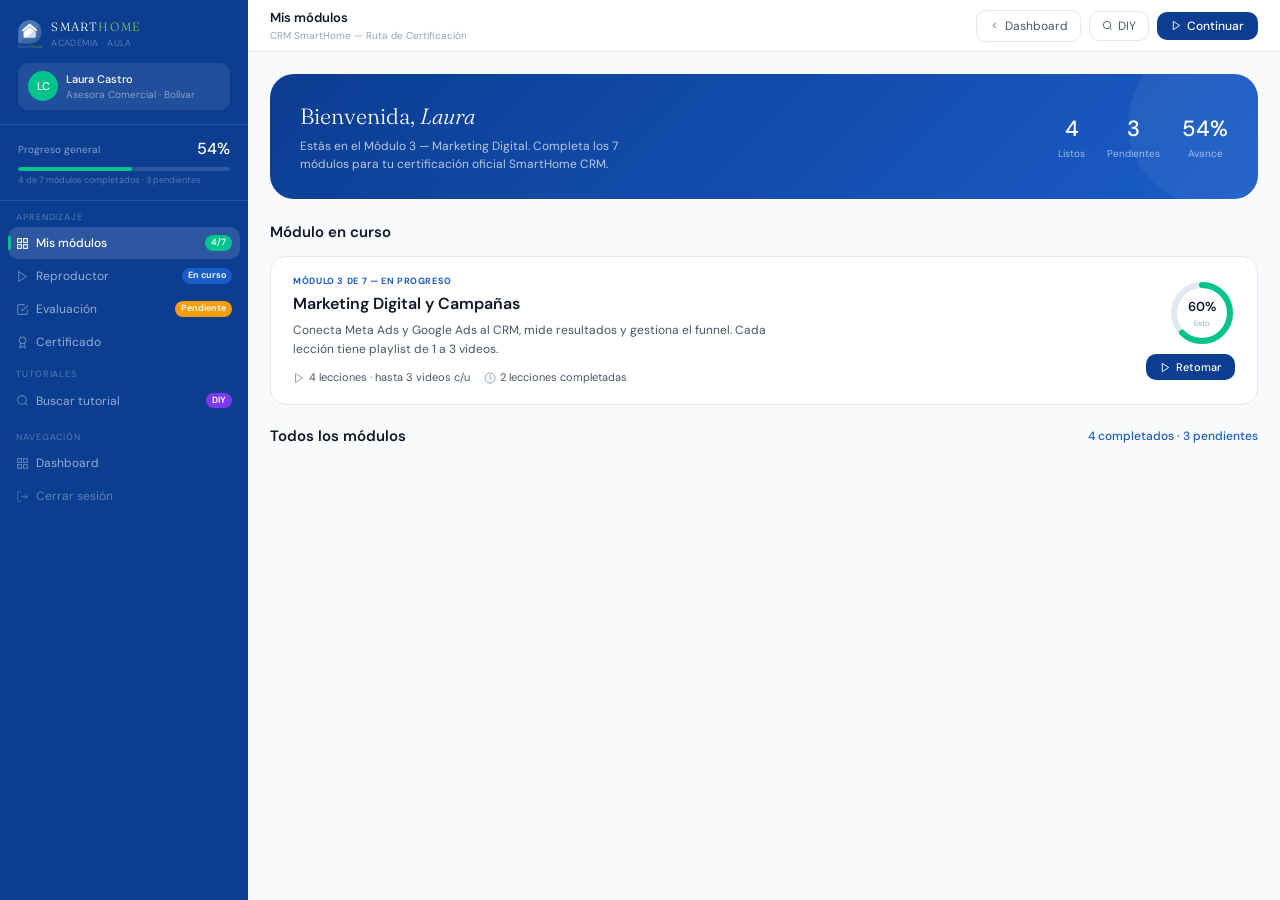
==== commit af3e1b2e: "aula-certificada.html" ====
--- a/aula-certificada.html
+++ b/aula-certificada.html
@@ -1,1639 +1,1191 @@
 <!DOCTYPE html>
 <html lang="es">
 <head>
-  <meta charset="UTF-8" />
-  <meta name="viewport" content="width=device-width, initial-scale=1.0" />
-  <title>SmartHome Academia — Aula Certificada</title>
-  <link rel="preconnect" href="https://fonts.googleapis.com" />
-  <link href="https://fonts.googleapis.com/css2?family=Fraunces:ital,wght@0,300;0,400;1,300&family=DM+Sans:wght@300;400;500&display=swap" rel="stylesheet" />
-  <style>
-/* ═══════════════════════════════════════════════════════
-   SMARTHOME ACADEMIA — AULA CERTIFICADA
-   Tokens, Layout, Componentes, Modos Certificación + DIY
-   ═══════════════════════════════════════════════════════ */
-
-/* ─── TOKENS ─────────────────────────────────────────── */
-:root {
-  --brand:          #0B3D91;
-  --brand-mid:      #1A5DC8;
-  --brand-light:    #E8F0FB;
-  --brand-xlight:   #F4F7FE;
-  --sh-blue:        #4A7CC7;
-  --sh-green:       #5BAA3F;
-  --sh-green-light: #7DC45A;
-  --accent:         #00C48C;
-  --accent-light:   #E0FAF3;
-  --warn:           #F59E0B;
-  --warn-light:     #FEF3C7;
-  --danger:         #EF4444;
-  --danger-light:   #FEE2E2;
-  --text-1:         #0F172A;
-  --text-2:         #475569;
-  --text-3:         #94A3B8;
-  --border:         #E2E8F0;
-  --surface:        #FFFFFF;
-  --bg:             #F8FAFC;
-  --r-sm:           6px;
-  --r-md:           10px;
-  --r-lg:           16px;
-  --r-xl:           24px;
-  --shadow-sm:      0 1px 3px rgba(0,0,0,.06);
-  --shadow-md:      0 4px 16px rgba(0,0,0,.08);
-  --shadow-lg:      0 12px 40px rgba(0,0,0,.12);
-  --font-display:   'Fraunces', Georgia, serif;
-  --font-body:      'DM Sans', system-ui, sans-serif;
-  --ease:           .2s cubic-bezier(.4,0,.2,1);
-}
-
-/* ─── RESET ──────────────────────────────────────────── */
-*, *::before, *::after { box-sizing: border-box; margin: 0; padding: 0; }
-html { scroll-behavior: smooth; }
-body {
-  font-family: var(--font-body);
-  background: var(--bg);
-  color: var(--text-1);
-  min-height: 100vh;
-  line-height: 1.6;
-  font-size: 14px;
-}
-a { text-decoration: none; color: inherit; }
-button { font-family: var(--font-body); cursor: pointer; border: none; background: none; }
-img { max-width: 100%; display: block; }
-
-/* ─── APP SHELL ──────────────────────────────────────── */
-.app { display: flex; min-height: 100vh; }
-
-/* ─── SIDEBAR ────────────────────────────────────────── */
-.sidebar {
-  width: 260px; flex-shrink: 0;
-  background: var(--brand);
-  display: flex; flex-direction: column;
-  position: fixed; top: 0; left: 0; bottom: 0;
-  overflow-y: auto; z-index: 100;
-}
-.sidebar-logo {
-  padding: 24px 22px 18px;
-  border-bottom: 1px solid rgba(255,255,255,.1);
-}
-.logo-row {
-  display: flex; align-items: center; gap: 10px; margin-bottom: 14px;
-}
-.logo-row img { height: 32px; width: auto; }
-.logo-label { font-family: var(--font-display); font-weight: 300; font-size: 13px; letter-spacing: .10em; text-transform: uppercase; color: #fff; }
-.logo-label span { color: #7DC45A; }
-.logo-label small { display: block; font-family: var(--font-body); font-size: 10px; color: rgba(255,255,255,.45); letter-spacing: .04em; margin-top: 2px; }
-
-.user-card {
-  background: rgba(255,255,255,.08); border-radius: var(--r-md);
-  padding: 10px 12px; display: flex; align-items: center; gap: 10px;
-}
-.user-avatar {
-  width: 34px; height: 34px; border-radius: 50%;
-  background: var(--accent); color: #fff;
-  display: flex; align-items: center; justify-content: center;
-  font-size: 12px; font-weight: 500; flex-shrink: 0;
-}
-.user-name  { font-size: 12px; font-weight: 500; color: #fff; }
-.user-role  { font-size: 10px; color: rgba(255,255,255,.5); }
-
-.sidebar-progress {
-  padding: 16px 22px;
-  border-bottom: 1px solid rgba(255,255,255,.1);
-}
-.prog-header { display: flex; justify-content: space-between; align-items: center; margin-bottom: 8px; }
-.prog-label  { font-size: 11px; color: rgba(255,255,255,.6); }
-.prog-pct    { font-size: 20px; font-weight: 500; color: #fff; }
-.prog-track  { height: 5px; background: rgba(255,255,255,.15); border-radius: 3px; overflow: hidden; }
-.prog-fill   { height: 100%; border-radius: 3px; background: var(--accent); transition: width .8s ease; }
-.prog-detail { font-size: 10px; color: rgba(255,255,255,.4); margin-top: 5px; }
-
-.sidebar-nav { padding: 14px 12px; flex: 1; }
-.nav-label {
-  font-size: 9px; font-weight: 500; letter-spacing: .10em;
-  color: rgba(255,255,255,.3); text-transform: uppercase;
-  padding: 0 8px; margin-bottom: 4px; margin-top: 14px;
-}
-.nav-label:first-child { margin-top: 0; }
-.nav-item {
-  display: flex; align-items: center; gap: 9px;
-  padding: 8px 10px; border-radius: var(--r-md);
-  font-size: 12px; color: rgba(255,255,255,.65);
-  cursor: pointer; transition: var(--ease);
-  margin-bottom: 2px; position: relative;
-}
-.nav-item:hover { background: rgba(255,255,255,.08); color: #fff; }
-.nav-item.active { background: rgba(255,255,255,.14); color: #fff; font-weight: 500; }
-.nav-item.active::before {
-  content: ''; position: absolute; left: 0; top: 50%; transform: translateY(-50%);
-  width: 3px; height: 16px; background: var(--accent); border-radius: 2px;
-}
-.nav-item svg { width: 14px; height: 14px; flex-shrink: 0; opacity: .65; }
-.nav-item.active svg, .nav-item:hover svg { opacity: 1; }
-.nav-badge {
-  margin-left: auto; font-size: 9px; font-weight: 600;
-  border-radius: 10px; padding: 1px 6px; background: var(--accent); color: #fff;
-}
-.nav-badge.locked  { background: rgba(255,255,255,.15); color: rgba(255,255,255,.5); }
-.nav-badge.done    { background: var(--accent-light); color: var(--accent); }
-.nav-badge.pending { background: var(--warn); color: #fff; }
-.nav-badge.inprog  { background: var(--sh-blue); color: #fff; }
-.nav-badge.diy     { background: #7C3AED; color: #fff; }
-
-/* ─── MAIN ───────────────────────────────────────────── */
-.main { margin-left: 260px; flex: 1; min-height: 100vh; }
-
-.topbar {
-  background: var(--surface); border-bottom: 1px solid var(--border);
-  padding: 0 28px; height: 58px;
-  display: flex; align-items: center; justify-content: space-between;
-  position: sticky; top: 0; z-index: 50;
-}
-.topbar-left   { display: flex; flex-direction: column; }
-.topbar-title  { font-size: 14px; font-weight: 600; color: var(--text-1); }
-.topbar-sub    { font-size: 11px; color: var(--text-3); }
-.topbar-right  { display: flex; align-items: center; gap: 10px; }
-
-/* ─── BUTTONS ────────────────────────────────────────── */
-.btn-primary {
-  display: flex; align-items: center; gap: 6px;
-  padding: 7px 16px; border-radius: var(--r-md);
-  background: var(--brand); color: #fff;
-  font-size: 12px; font-weight: 500; transition: var(--ease);
-}
-.btn-primary:hover { background: var(--brand-mid); }
-.btn-primary svg   { width: 12px; height: 12px; }
-.btn-outline {
-  display: flex; align-items: center; gap: 5px;
-  padding: 7px 14px; border-radius: var(--r-md);
-  border: 1px solid var(--border); background: var(--surface);
-  font-size: 12px; color: var(--text-2); transition: var(--ease);
-}
-.btn-outline:hover { border-color: var(--brand-mid); color: var(--brand); }
-.btn-outline svg   { width: 12px; height: 12px; }
-.btn-diy {
-  display: flex; align-items: center; gap: 6px;
-  padding: 7px 16px; border-radius: var(--r-md);
-  background: #7C3AED; color: #fff;
-  font-size: 12px; font-weight: 500; transition: var(--ease);
-}
-.btn-diy:hover { background: #6D28D9; }
-
-/* ─── PAGE & SECTION ─────────────────────────────────── */
-.page { padding: 28px; max-width: 1120px; }
-.section-header {
-  display: flex; align-items: center; justify-content: space-between;
-  margin-bottom: 14px;
-}
-.section-title { font-size: 16px; font-weight: 600; color: var(--text-1); }
-.section-link  { font-size: 12px; color: var(--brand-mid); font-weight: 500; cursor: pointer; }
-
-/* ─── HERO WELCOME ───────────────────────────────────── */
-.hero {
-  background: linear-gradient(135deg, var(--brand) 0%, var(--brand-mid) 100%);
-  border-radius: var(--r-xl); padding: 32px 36px;
-  color: #fff; display: flex; align-items: center; justify-content: space-between;
-  margin-bottom: 28px; overflow: hidden; position: relative;
-}
-.hero::after {
-  content: ''; position: absolute; right: -40px; top: -40px;
-  width: 220px; height: 220px; border-radius: 50%;
-  background: rgba(255,255,255,.05);
-}
-.hero-text h1 {
-  font-family: var(--font-display); font-size: 26px; font-weight: 300;
-  margin-bottom: 6px; line-height: 1.25;
-}
-.hero-text h1 em { font-style: italic; }
-.hero-text p { font-size: 13px; color: rgba(255,255,255,.7); max-width: 360px; }
-.hero-stats { display: flex; gap: 28px; z-index: 1; }
-.hero-stat-val { font-size: 26px; font-weight: 500; line-height: 1; text-align: center; }
-.hero-stat-lbl { font-size: 11px; color: rgba(255,255,255,.6); margin-top: 3px; text-align: center; }
-
-/* ─── MODULE CARDS GRID ──────────────────────────────── */
-.current-module {
-  background: var(--surface); border: 1px solid var(--border);
-  border-radius: var(--r-lg); padding: 22px 26px;
-  margin-bottom: 24px;
-  display: grid; grid-template-columns: 1fr auto; gap: 24px; align-items: center;
-}
-.cm-eyebrow { font-size: 10px; font-weight: 600; letter-spacing: .06em; color: var(--brand-mid); text-transform: uppercase; margin-bottom: 5px; }
-.cm-title   { font-size: 18px; font-weight: 600; margin-bottom: 7px; }
-.cm-desc    { font-size: 13px; color: var(--text-2); margin-bottom: 14px; max-width: 520px; line-height: 1.6; }
-.cm-meta    { display: flex; gap: 18px; }
-.cm-meta-item { display: flex; align-items: center; gap: 5px; font-size: 12px; color: var(--text-2); }
-.cm-meta-item svg { width: 13px; height: 13px; color: var(--text-3); }
-.cm-actions { display: flex; flex-direction: column; gap: 10px; align-items: flex-end; }
-.cm-ring-wrap { position: relative; width: 72px; height: 72px; }
-.cm-ring-wrap svg { transform: rotate(-90deg); }
-.cm-ring-bg   { fill: none; stroke: var(--border); stroke-width: 6; }
-.cm-ring-fill { fill: none; stroke: var(--accent); stroke-width: 6; stroke-linecap: round; stroke-dasharray: 198; stroke-dashoffset: 79; transition: stroke-dashoffset 1s ease; }
-.cm-ring-text { position: absolute; inset: 0; display: flex; flex-direction: column; align-items: center; justify-content: center; }
-.cm-ring-pct  { font-size: 14px; font-weight: 600; }
-.cm-ring-lbl  { font-size: 9px; color: var(--text-3); }
-
-.modules-grid {
-  display: grid; grid-template-columns: repeat(auto-fill, minmax(260px, 1fr)); gap: 14px;
-  margin-bottom: 28px;
-}
-.mod-card {
-  background: var(--surface); border: 1px solid var(--border);
-  border-radius: var(--r-lg); padding: 18px;
-  cursor: pointer; transition: var(--ease); position: relative; overflow: hidden;
-}
-.mod-card:hover:not(.locked) { border-color: var(--brand-mid); box-shadow: var(--shadow-md); transform: translateY(-2px); }
-.mod-card.active  { border-color: var(--brand-mid); box-shadow: 0 0 0 3px var(--brand-light); }
-.mod-card.done    { border-color: var(--accent); }
-.mod-card.locked  { opacity: .55; cursor: not-allowed; }
-.mc-top    { display: flex; justify-content: space-between; align-items: flex-start; margin-bottom: 12px; }
-.mc-icon   { width: 38px; height: 38px; border-radius: 9px; display: flex; align-items: center; justify-content: center; }
-.mc-icon svg { width: 18px; height: 18px; }
-.mc-status { display: flex; align-items: center; gap: 3px; font-size: 10px; font-weight: 600; }
-.mc-status.done   { color: var(--accent); }
-.mc-status.active { color: var(--brand-mid); }
-.mc-status.locked { color: var(--text-3); }
-.mc-status.pending{ color: var(--warn); }
-.mc-status svg    { width: 11px; height: 11px; }
-.mc-number { font-size: 10px; color: var(--text-3); margin-bottom: 3px; }
-.mc-title  { font-size: 14px; font-weight: 600; margin-bottom: 5px; }
-.mc-desc   { font-size: 12px; color: var(--text-2); line-height: 1.5; margin-bottom: 12px; }
-.mc-footer { display: flex; align-items: center; justify-content: space-between; }
-.mc-lessons{ font-size: 11px; color: var(--text-3); }
-.mc-pct    { font-size: 11px; font-weight: 500; }
-.mc-pct.done   { color: var(--accent); }
-.mc-pct.active { color: var(--brand-mid); }
-.mc-bar    { height: 4px; background: var(--border); border-radius: 2px; margin-top: 8px; overflow: hidden; }
-.mc-fill   { height: 100%; border-radius: 2px; background: var(--accent); }
-.mc-fill.partial { background: var(--brand-mid); }
-
+<meta charset="UTF-8"/>
+<meta name="viewport" content="width=device-width,initial-scale=1.0"/>
+<title>SmartHome Academia — Aula Certificada</title>
+<link href="https://fonts.googleapis.com/css2?family=Fraunces:ital,wght@0,300;0,400;1,300&family=DM+Sans:wght@300;400;500&display=swap" rel="stylesheet"/>
+<style>
 /* ══════════════════════════════════════════════════════
-   LESSON VIEWER — MODO CERTIFICACIÓN (Contenido Largo)
+   TOKENS
    ══════════════════════════════════════════════════════ */
-.lesson-viewer {
-  background: var(--surface); border: 1px solid var(--border);
-  border-radius: var(--r-lg); overflow: hidden; margin-bottom: 24px;
-}
-.lv-header {
-  padding: 14px 22px; border-bottom: 1px solid var(--border);
-  display: flex; align-items: center; justify-content: space-between;
-}
-.lv-breadcrumb      { font-size: 11px; color: var(--text-3); }
-.lv-breadcrumb span { color: var(--text-2); font-weight: 500; }
-
-/* ── VIDEO AREA ──────────────────────────────────────── */
-.lv-player-wrap {
-  display: grid; grid-template-columns: 1fr 300px;
-  border-bottom: 1px solid var(--border);
-}
-.lv-video {
-  background: #0B1629; aspect-ratio: 16/9;
-  display: flex; align-items: center; justify-content: center;
-  position: relative; overflow: hidden;
-}
-.lv-video-grid {
-  position: absolute; inset: 0;
-  background-image:
-    repeating-linear-gradient(0deg,   rgba(255,255,255,.025) 0, rgba(255,255,255,.025) 1px, transparent 1px, transparent 44px),
-    repeating-linear-gradient(90deg,  rgba(255,255,255,.025) 0, rgba(255,255,255,.025) 1px, transparent 1px, transparent 44px);
-}
-.lv-video-overlay {
-  position: absolute; inset: 0;
-  display: flex; flex-direction: column; align-items: center; justify-content: center; gap: 14px;
-  z-index: 2;
-}
-.play-btn {
-  width: 58px; height: 58px; border-radius: 50%;
-  background: rgba(255,255,255,.14); border: 2px solid rgba(255,255,255,.28);
-  display: flex; align-items: center; justify-content: center;
-  cursor: pointer; transition: var(--ease);
-}
-.play-btn:hover { background: rgba(255,255,255,.24); transform: scale(1.06); }
-.play-btn svg   { width: 22px; height: 22px; fill: #fff; margin-left: 3px; }
-.lv-vid-title   { font-size: 13px; color: rgba(255,255,255,.85); text-align: center; max-width: 400px; font-weight: 500; }
-.lv-vid-counter { font-size: 11px; color: rgba(255,255,255,.45); }
-.lv-vid-dur     { font-size: 11px; color: rgba(255,255,255,.45); }
-
-/* ── VIDEO PLAYLIST (lateral) ────────────────────────── */
-.lv-playlist-panel {
-  border-left: 1px solid var(--border);
-  display: flex; flex-direction: column;
-  background: var(--bg);
-}
-.lv-playlist-head {
-  padding: 12px 16px; border-bottom: 1px solid var(--border);
-  font-size: 11px; font-weight: 600; color: var(--text-3);
-  letter-spacing: .05em; text-transform: uppercase;
-  display: flex; align-items: center; justify-content: space-between;
-}
-.lv-playlist-head span { font-size: 11px; color: var(--text-3); font-weight: 400; }
-.lv-vlist { overflow-y: auto; flex: 1; padding: 8px; }
-.lv-vlist::-webkit-scrollbar { width: 3px; }
-.lv-vlist::-webkit-scrollbar-thumb { background: var(--border); border-radius: 2px; }
-
-.vitem {
-  display: flex; align-items: flex-start; gap: 10px;
-  padding: 10px 10px; border-radius: var(--r-md);
-  cursor: pointer; transition: var(--ease); margin-bottom: 2px;
-}
-.vitem:hover   { background: var(--brand-light); }
-.vitem.active  { background: var(--brand-light); border-left: 3px solid var(--brand); padding-left: 7px; }
-.vitem.done    { opacity: .7; }
-.vitem.locked  { opacity: .45; cursor: not-allowed; }
-.vitem-thumb {
-  width: 52px; height: 34px; border-radius: 5px; flex-shrink: 0;
-  background: #CBD5E1; position: relative; overflow: hidden;
-  display: flex; align-items: center; justify-content: center;
-}
-.vitem-thumb-bg {
-  position: absolute; inset: 0;
-  background: linear-gradient(135deg, #0B3D91 0%, #1A5DC8 100%); opacity: .7;
-}
-.vitem-thumb-play {
-  width: 18px; height: 18px; border-radius: 50%;
-  background: rgba(255,255,255,.9);
-  display: flex; align-items: center; justify-content: center;
-  z-index: 1;
-}
-.vitem-thumb-play svg { width: 8px; height: 8px; fill: var(--brand); margin-left: 1px; }
-.vitem-thumb-done {
-  position: absolute; inset: 0;
-  background: rgba(0,196,140,.8);
-  display: flex; align-items: center; justify-content: center;
-  z-index: 1;
-}
-.vitem-thumb-done svg { width: 14px; height: 14px; fill: none; stroke: #fff; stroke-width: 2.5; }
-.vitem-thumb-lock {
-  position: absolute; inset: 0;
-  background: rgba(15,23,42,.6);
-  display: flex; align-items: center; justify-content: center;
-  z-index: 1;
-}
-.vitem-thumb-lock svg { width: 12px; height: 12px; fill: none; stroke: rgba(255,255,255,.7); stroke-width: 2; }
-.vitem-num  { position: absolute; bottom: 3px; right: 4px; font-size: 8px; color: rgba(255,255,255,.8); z-index: 2; }
-.vitem-info { flex: 1; min-width: 0; }
-.vitem-title { font-size: 12px; font-weight: 500; color: var(--text-1); line-height: 1.4; margin-bottom: 3px; }
-.vitem.active .vitem-title { color: var(--brand); }
-.vitem-dur   { font-size: 10px; color: var(--text-3); display: flex; align-items: center; gap: 3px; }
-
-/* ── RICH CONTENT BODY ───────────────────────────────── */
-.lv-body { padding: 24px 26px; border-bottom: 1px solid var(--border); }
-.lv-body h3    { font-size: 15px; font-weight: 600; margin-bottom: 10px; }
-.lv-body p     { font-size: 13px; color: var(--text-2); line-height: 1.7; margin-bottom: 12px; }
-.lv-body ul    { padding-left: 18px; margin-bottom: 12px; }
-.lv-body li    { font-size: 13px; color: var(--text-2); line-height: 1.7; margin-bottom: 4px; }
-.lv-body strong { color: var(--text-1); }
-
-.lv-callout {
-  background: var(--brand-xlight); border-left: 3px solid var(--brand-mid);
-  padding: 12px 16px; border-radius: 0 var(--r-md) var(--r-md) 0;
-  margin: 14px 0;
-}
-.lv-callout p { margin: 0; font-size: 12px; color: var(--brand); }
-
-.lv-content-img {
-  width: 100%; border-radius: var(--r-md); border: 1px solid var(--border);
-  background: #0B1629; height: 180px;
-  display: flex; align-items: center; justify-content: center;
-  margin: 14px 0;
-}
-.lv-content-img span { font-size: 12px; color: rgba(255,255,255,.3); }
-
-/* completion badge */
-.video-complete-notice {
-  margin: 0 26px 16px;
-  padding: 10px 16px; background: var(--accent-light); border: 1px solid #A7F3D0;
-  border-radius: var(--r-md); display: flex; align-items: center; gap: 10px;
-  font-size: 12px; color: #065F46; display: none;
-}
-.video-complete-notice svg { width: 16px; height: 16px; flex-shrink: 0; }
-
-/* ── TABS inside lv-body ─────────────────────────────── */
-.content-tabs { display: flex; gap: 2px; border-bottom: 1px solid var(--border); margin-bottom: 18px; }
-.ctab {
-  padding: 8px 16px; font-size: 13px; font-weight: 500;
-  color: var(--text-2); cursor: pointer;
-  border-bottom: 2px solid transparent; margin-bottom: -1px;
-  transition: var(--ease);
-}
-.ctab:hover { color: var(--text-1); }
-.ctab.active { color: var(--brand); border-bottom-color: var(--brand); }
-
-/* ── NAV FOOTER ──────────────────────────────────────── */
-.lv-nav-footer {
-  padding: 14px 22px; border-top: 1px solid var(--border);
-  display: flex; align-items: center; justify-content: space-between;
-  background: var(--bg);
-}
-.btn-nav {
-  display: flex; align-items: center; gap: 5px;
-  padding: 7px 14px; border-radius: var(--r-md);
-  font-size: 12px; font-weight: 500; transition: var(--ease);
-}
-.btn-nav.prev { border: 1px solid var(--border); color: var(--text-2); background: var(--surface); }
-.btn-nav.prev:hover { border-color: var(--brand-mid); color: var(--brand); }
-.btn-nav.next { background: var(--brand); color: #fff; }
-.btn-nav.next:hover { background: var(--brand-mid); }
-.btn-nav svg  { width: 12px; height: 12px; }
-.lesson-counter { font-size: 12px; color: var(--text-3); }
+:root{
+  --brand:#0B3D91; --brand-m:#1A5DC8; --brand-l:#E8F0FB; --brand-xl:#F4F7FE;
+  --green:#5BAA3F; --green-l:#7DC45A;
+  --acc:#00C48C;   --acc-l:#E0FAF3;
+  --warn:#F59E0B;  --warn-l:#FEF3C7;
+  --red:#EF4444;   --red-l:#FEE2E2;
+  --t1:#0F172A; --t2:#475569; --t3:#94A3B8;
+  --brd:#E2E8F0; --surf:#fff; --bg:#F8FAFC;
+  --r:10px; --rl:16px; --rxl:24px;
+  --sh:0 4px 16px rgba(0,0,0,.08);
+  --shL:0 12px 40px rgba(0,0,0,.12);
+  --fd:'Fraunces',Georgia,serif;
+  --fb:'DM Sans',system-ui,sans-serif;
+  --ease:.18s cubic-bezier(.4,0,.2,1);
+}
+*,*::before,*::after{box-sizing:border-box;margin:0;padding:0}
+html{scroll-behavior:smooth}
+body{font-family:var(--fb);background:var(--bg);color:var(--t1);height:100vh;overflow:hidden;font-size:14px;line-height:1.5}
+button{font-family:var(--fb);cursor:pointer;border:none;background:none}
+img{display:block;max-width:100%}
 
 /* ══════════════════════════════════════════════════════
-   QUIZ — 5 preguntas con temporizador
+   APP SHELL  —  sidebar fijo + main
    ══════════════════════════════════════════════════════ */
-.quiz-card {
-  background: var(--surface); border: 1px solid var(--border);
-  border-radius: var(--r-lg); padding: 26px; margin-bottom: 24px;
-}
-.quiz-header { display: flex; justify-content: space-between; align-items: flex-start; margin-bottom: 20px; }
-.quiz-tag {
-  display: inline-block; font-size: 10px; font-weight: 700; letter-spacing: .08em;
-  background: var(--warn-light); color: #92400E;
-  padding: 3px 9px; border-radius: 20px; text-transform: uppercase; margin-bottom: 8px;
-}
-.quiz-title { font-size: 17px; font-weight: 600; margin-bottom: 4px; }
-.quiz-meta  { font-size: 12px; color: var(--text-3); }
-.quiz-timer { display: flex; align-items: center; gap: 5px; font-size: 13px; font-weight: 600; color: var(--danger); flex-shrink: 0; }
-.quiz-timer svg { width: 14px; height: 14px; }
-.quiz-prog-bar { height: 4px; background: var(--border); border-radius: 2px; overflow: hidden; margin-bottom: 22px; }
-.quiz-prog-fill { height: 100%; border-radius: 2px; background: var(--brand-mid); transition: width .4s; }
-
-.quiz-q-num  { font-size: 10px; color: var(--text-3); margin-bottom: 5px; font-weight: 500; }
-.quiz-q-text { font-size: 14px; font-weight: 500; margin-bottom: 14px; line-height: 1.5; }
-.quiz-opts   { display: grid; gap: 7px; }
-.quiz-opt {
-  display: flex; align-items: center; gap: 11px;
-  padding: 11px 14px; border: 1.5px solid var(--border);
-  border-radius: var(--r-md); cursor: pointer; transition: var(--ease); font-size: 13px;
-}
-.quiz-opt:hover { border-color: var(--brand-mid); background: var(--brand-xlight); }
-.quiz-opt.selected { border-color: var(--brand); background: var(--brand-light); color: var(--brand); }
-.quiz-opt.correct  { border-color: var(--accent); background: var(--accent-light); color: #065F46; }
-.quiz-opt.wrong    { border-color: var(--danger); background: var(--danger-light); color: #991B1B; }
-.quiz-opt-circle {
-  width: 20px; height: 20px; border-radius: 50%;
-  border: 1.5px solid var(--border); flex-shrink: 0;
-  display: flex; align-items: center; justify-content: center;
-  font-size: 10px; font-weight: 700;
-}
-.quiz-opt.selected .quiz-opt-circle { border-color: var(--brand); background: var(--brand); color: #fff; }
-.quiz-opt.correct  .quiz-opt-circle { border-color: var(--accent); background: var(--accent); color: #fff; }
-.quiz-footer { display: flex; justify-content: space-between; align-items: center; margin-top: 18px; }
-.quiz-hint   { font-size: 11px; color: var(--text-3); }
+.app{display:flex;height:100vh;overflow:hidden}
+.sidebar{
+  width:248px;flex-shrink:0;
+  background:var(--brand);
+  display:flex;flex-direction:column;
+  overflow-y:auto;overflow-x:hidden;
+  height:100vh;
+}
+.sidebar::-webkit-scrollbar{width:3px}
+.sidebar::-webkit-scrollbar-thumb{background:rgba(255,255,255,.2)}
+.main{flex:1;display:flex;flex-direction:column;min-width:0;height:100vh;overflow:hidden}
+
+/* ══ SIDEBAR ══ */
+.sb-top{padding:18px 18px 14px;border-bottom:1px solid rgba(255,255,255,.1);flex-shrink:0}
+.sb-logo{display:flex;align-items:center;gap:9px;margin-bottom:12px}
+.sb-logo img{height:28px;width:auto}
+.sb-wm{font-family:var(--fd);font-weight:300;font-size:12px;letter-spacing:.10em;text-transform:uppercase;color:#fff}
+.sb-wm span{color:#7DC45A}
+.sb-wm small{display:block;font-family:var(--fb);font-size:9px;color:rgba(255,255,255,.38);letter-spacing:.04em;margin-top:1px}
+.sb-user{background:rgba(255,255,255,.09);border-radius:var(--r);padding:8px 10px;display:flex;align-items:center;gap:8px}
+.sb-av{width:30px;height:30px;border-radius:50%;background:var(--acc);color:#fff;display:flex;align-items:center;justify-content:center;font-size:11px;font-weight:500;flex-shrink:0}
+.sb-un{font-size:11px;font-weight:500;color:#fff}
+.sb-ur{font-size:10px;color:rgba(255,255,255,.45)}
+
+.sb-prog{padding:12px 18px;border-bottom:1px solid rgba(255,255,255,.1);flex-shrink:0}
+.sb-pr{display:flex;justify-content:space-between;align-items:center;margin-bottom:6px}
+.sb-pl{font-size:10px;color:rgba(255,255,255,.5)}
+.sb-pp{font-size:16px;font-weight:500;color:#fff}
+.sb-pt{height:4px;background:rgba(255,255,255,.14);border-radius:2px;overflow:hidden}
+.sb-pf{height:100%;background:var(--acc);border-radius:2px}
+.sb-pd{font-size:9px;color:rgba(255,255,255,.32);margin-top:3px}
+
+.sb-nav{padding:10px 8px;flex:1}
+.sb-sec{font-size:9px;font-weight:500;letter-spacing:.10em;text-transform:uppercase;color:rgba(255,255,255,.28);padding:0 8px;margin:10px 0 3px}
+.sb-sec:first-child{margin-top:0}
+.sb-item{
+  display:flex;align-items:center;gap:7px;
+  padding:7px 8px;border-radius:var(--r);
+  font-size:12px;color:rgba(255,255,255,.58);
+  cursor:pointer;transition:var(--ease);
+  margin-bottom:1px;position:relative;
+}
+.sb-item:hover{background:rgba(255,255,255,.08);color:#fff}
+.sb-item.on{background:rgba(255,255,255,.14);color:#fff;font-weight:500}
+.sb-item.on::before{content:'';position:absolute;left:0;top:50%;transform:translateY(-50%);width:3px;height:14px;background:var(--acc);border-radius:2px}
+.sb-item svg{width:13px;height:13px;opacity:.6;flex-shrink:0}
+.sb-item.on svg,.sb-item:hover svg{opacity:1}
+.sb-badge{margin-left:auto;font-size:9px;font-weight:600;border-radius:10px;padding:1px 6px}
+.sb-badge.g{background:var(--acc);color:#fff}
+.sb-badge.b{background:var(--brand-m);color:#fff}
+.sb-badge.y{background:var(--warn);color:#fff}
+.sb-badge.p{background:#7C3AED;color:#fff}
+
+/* ══ TOPBAR ══ */
+.topbar{
+  height:52px;flex-shrink:0;
+  background:var(--surf);border-bottom:1px solid var(--brd);
+  padding:0 22px;display:flex;align-items:center;justify-content:space-between;
+  position:relative;z-index:10;
+}
+.tb-l{display:flex;flex-direction:column}
+.tb-title{font-size:13px;font-weight:600;color:var(--t1)}
+.tb-sub{font-size:10px;color:var(--t3)}
+.tb-r{display:flex;align-items:center;gap:8px}
+
+/* ══ BUTTONS ══ */
+.btn-p{display:flex;align-items:center;gap:5px;padding:6px 14px;border-radius:var(--r);background:var(--brand);color:#fff;font-size:12px;font-weight:500;transition:var(--ease)}
+.btn-p:hover{background:var(--brand-m)}
+.btn-p svg{width:11px;height:11px}
+.btn-o{display:flex;align-items:center;gap:5px;padding:6px 12px;border-radius:var(--r);border:1px solid var(--brd);background:var(--surf);font-size:12px;color:var(--t2);transition:var(--ease)}
+.btn-o:hover{border-color:var(--brand-m);color:var(--brand)}
+.btn-o svg{width:11px;height:11px}
+.btn-diy{display:flex;align-items:center;gap:5px;padding:6px 14px;border-radius:var(--r);background:#7C3AED;color:#fff;font-size:12px;font-weight:500;transition:var(--ease)}
+.btn-diy:hover{background:#6D28D9}
+.btn-acc{display:inline-flex;align-items:center;gap:5px;padding:9px 20px;border-radius:var(--r);background:var(--acc);color:#fff;font-size:13px;font-weight:600;transition:var(--ease)}
+.btn-acc:hover{background:#00a875}
 
 /* ══════════════════════════════════════════════════════
-   MODO DIY — Micro-video 1 min + Pop-up "¿Resolviste?"
+   SCROLLABLE PAGE (modulos / cert / diy)
    ══════════════════════════════════════════════════════ */
-.diy-viewer {
-  background: var(--surface); border: 1px solid var(--border);
-  border-radius: var(--r-lg); overflow: hidden; margin-bottom: 24px;
-}
-.diy-header {
-  padding: 14px 22px; border-bottom: 1px solid var(--border);
-  display: flex; align-items: center; justify-content: space-between;
-}
-.diy-badge {
-  display: inline-flex; align-items: center; gap: 5px;
-  background: #EDE9FE; color: #6D28D9;
-  font-size: 10px; font-weight: 700; letter-spacing: .06em; text-transform: uppercase;
-  padding: 3px 10px; border-radius: 20px;
-}
-.diy-title { font-size: 16px; font-weight: 600; margin-top: 5px; }
-.diy-meta  { font-size: 11px; color: var(--text-3); margin-top: 3px; }
-
-.diy-video {
-  background: #0B1629; aspect-ratio: 16/7;
-  display: flex; align-items: center; justify-content: center;
-  position: relative; overflow: hidden;
-}
-.diy-video-grid {
-  position: absolute; inset: 0;
-  background-image:
-    repeating-linear-gradient(0deg,  rgba(124,58,237,.08) 0, rgba(124,58,237,.08) 1px, transparent 1px, transparent 44px),
-    repeating-linear-gradient(90deg, rgba(124,58,237,.08) 0, rgba(124,58,237,.08) 1px, transparent 1px, transparent 44px);
-}
-.diy-vid-overlay {
-  position: absolute; inset: 0;
-  display: flex; flex-direction: column; align-items: center; justify-content: center; gap: 14px;
-  z-index: 2;
-}
-.play-btn-diy {
-  width: 60px; height: 60px; border-radius: 50%;
-  background: rgba(124,58,237,.3); border: 2px solid rgba(124,58,237,.5);
-  display: flex; align-items: center; justify-content: center;
-  cursor: pointer; transition: var(--ease);
-}
-.play-btn-diy:hover { background: rgba(124,58,237,.5); transform: scale(1.06); }
-.play-btn-diy svg  { width: 22px; height: 22px; fill: #fff; margin-left: 3px; }
-.diy-vid-label     { font-size: 14px; color: rgba(255,255,255,.85); font-weight: 500; text-align: center; }
-.diy-vid-dur       { font-size: 11px; color: rgba(255,255,255,.45); }
-.diy-timer-bar     {
-  position: absolute; bottom: 0; left: 0; height: 3px;
-  background: #7C3AED; width: 0%; transition: width 60s linear;
-}
-
-.diy-body { padding: 20px 24px; }
-.diy-body h3 { font-size: 14px; font-weight: 600; margin-bottom: 8px; }
-.diy-body p  { font-size: 13px; color: var(--text-2); line-height: 1.7; }
-.diy-steps   { margin-top: 14px; display: flex; flex-direction: column; gap: 8px; }
-.diy-step {
-  display: flex; align-items: flex-start; gap: 10px;
-  padding: 10px 14px; background: var(--bg); border-radius: var(--r-md);
-  border: 1px solid var(--border);
-}
-.diy-step-num {
-  width: 20px; height: 20px; border-radius: 50%; flex-shrink: 0;
-  background: #7C3AED; color: #fff;
-  display: flex; align-items: center; justify-content: center;
-  font-size: 10px; font-weight: 700; margin-top: 1px;
-}
-.diy-step-text { font-size: 12px; color: var(--text-2); line-height: 1.6; }
-
-.diy-action-bar {
-  padding: 14px 22px; border-top: 1px solid var(--border);
-  display: flex; align-items: center; justify-content: space-between; background: var(--bg);
-}
-.diy-action-bar p { font-size: 12px; color: var(--text-3); }
-
-/* ─── DIY BUSCADOR ───────────────────────────────────── */
-.diy-search-wrap {
-  background: var(--surface); border: 1px solid var(--border);
-  border-radius: var(--r-lg); padding: 22px 24px; margin-bottom: 20px;
-}
-.diy-search-input {
-  width: 100%; padding: 10px 14px;
-  border: 1.5px solid var(--border); border-radius: var(--r-md);
-  font-family: var(--font-body); font-size: 13px; color: var(--text-1);
-  background: var(--bg); outline: none; transition: var(--ease);
-}
-.diy-search-input:focus { border-color: var(--brand-mid); background: var(--surface); }
-.diy-chips  { display: flex; gap: 6px; flex-wrap: wrap; margin-top: 12px; }
-.diy-chip {
-  padding: 4px 12px; border-radius: 20px; font-size: 11px;
-  background: var(--bg); border: 1px solid var(--border);
-  color: var(--text-2); cursor: pointer; transition: var(--ease);
-}
-.diy-chip:hover { background: #EDE9FE; color: #6D28D9; border-color: #C4B5FD; }
-.diy-chip.active { background: #EDE9FE; color: #6D28D9; border-color: #C4B5FD; }
-
-/* ─── CERTIFICATE SECTION ────────────────────────────── */
-.cert-section {
-  background: linear-gradient(135deg, #0B3D91, #1A5DC8);
-  border-radius: var(--r-xl); padding: 36px;
-  color: #fff; text-align: center;
-  margin-bottom: 24px; position: relative; overflow: hidden;
-}
-.cert-section::before {
-  content: ''; position: absolute; inset: 0;
-  background: url("data:image/svg+xml,%3Csvg width='60' height='60' viewBox='0 0 60 60' xmlns='http://www.w3.org/2000/svg'%3E%3Cg fill='%23ffffff' fill-opacity='0.04'%3E%3Cpath d='M36 34v-4h-2v4h-4v2h4v4h2v-4h4v-2h-4zm0-30V0h-2v4h-4v2h4v4h2V6h4V4h-4zM6 34v-4H4v4H0v2h4v4h2v-4h4v-2H6zM6 4V0H4v4H0v2h4v4h2V6h4V4H6z'/%3E%3C/g%3E%3C/svg%3E");
-}
-.cert-icon-wrap {
-  width: 72px; height: 72px; border-radius: 50%;
-  background: rgba(255,255,255,.15); border: 2px solid rgba(255,255,255,.3);
-  display: flex; align-items: center; justify-content: center; margin: 0 auto 18px;
-}
-.cert-icon-wrap svg { width: 36px; height: 36px; fill: var(--accent); }
-.cert-section h2 { font-family: var(--font-display); font-size: 24px; font-weight: 300; margin-bottom: 7px; }
-.cert-section p  { font-size: 13px; color: rgba(255,255,255,.7); max-width: 380px; margin: 0 auto 22px; }
-.cert-tags { display: flex; justify-content: center; flex-wrap: wrap; gap: 7px; margin-bottom: 26px; }
-.cert-tag {
-  background: rgba(255,255,255,.12); border: 1px solid rgba(255,255,255,.2);
-  border-radius: 20px; padding: 3px 11px; font-size: 11px;
-  display: flex; align-items: center; gap: 4px;
-}
-.cert-tag.done { background: rgba(0,196,140,.2); border-color: rgba(0,196,140,.4); }
-.cert-tag svg  { width: 9px; height: 9px; }
-.btn-cert {
-  display: inline-flex; align-items: center; gap: 7px;
-  padding: 11px 26px; border-radius: var(--r-md);
-  background: var(--accent); color: #fff;
-  font-size: 13px; font-weight: 600; transition: var(--ease);
-}
-.btn-cert:hover { background: #00a875; }
-
-/* ─── MODALS ─────────────────────────────────────────── */
-.modal-overlay {
-  position: fixed; inset: 0; background: rgba(15,23,42,.5);
-  backdrop-filter: blur(4px);
-  display: flex; align-items: center; justify-content: center;
-  z-index: 200; opacity: 0; pointer-events: none; transition: opacity .3s;
-}
-.modal-overlay.show { opacity: 1; pointer-events: all; }
-.modal {
-  background: var(--surface); border-radius: var(--r-xl);
-  padding: 36px; max-width: 420px; width: 90%;
-  text-align: center;
-  transform: scale(.94) translateY(10px);
-  transition: transform .3s cubic-bezier(.34,1.56,.64,1);
-  box-shadow: var(--shadow-lg);
-}
-.modal-overlay.show .modal { transform: scale(1) translateY(0); }
-.modal-icon { width: 68px; height: 68px; border-radius: 50%; margin: 0 auto 18px; display: flex; align-items: center; justify-content: center; }
-.modal-icon.pass { background: var(--accent-light); }
-.modal-icon.fail { background: var(--danger-light); }
-.modal-icon.diy  { background: #EDE9FE; }
-.modal-icon svg  { width: 34px; height: 34px; }
-.modal-score     { font-size: 46px; font-weight: 700; line-height: 1; margin-bottom: 4px; }
-.modal-score.pass{ color: var(--accent); }
-.modal-score.fail{ color: var(--danger); }
-.modal h3  { font-size: 17px; font-weight: 600; margin-bottom: 7px; }
-.modal p   { font-size: 13px; color: var(--text-2); margin-bottom: 20px; line-height: 1.6; }
-.modal-actions { display: flex; gap: 9px; justify-content: center; flex-wrap: wrap; }
-.modal-actions .btn-primary { padding: 9px 20px; font-size: 13px; }
-.modal-actions .btn-outline  { padding: 9px 20px; font-size: 13px; }
-
-/* ─── TOAST ──────────────────────────────────────────── */
-.toast {
-  position: fixed; bottom: 22px; right: 22px;
-  background: #0F172A; color: #fff;
-  padding: 10px 16px; border-radius: var(--r-md);
-  font-size: 12px; display: flex; align-items: center; gap: 8px;
-  box-shadow: var(--shadow-lg);
-  transform: translateY(80px); transition: transform .4s cubic-bezier(.34,1.56,.64,1);
-  z-index: 300; max-width: 340px;
-}
-.toast.show { transform: translateY(0); }
-.toast svg  { width: 14px; height: 14px; color: var(--accent); flex-shrink: 0; }
-
-/* ─── ANIMATIONS ─────────────────────────────────────── */
-@keyframes fadeUp {
-  from { opacity: 0; transform: translateY(14px); }
-  to   { opacity: 1; transform: translateY(0); }
-}
-.fade-up   { animation: fadeUp .45s ease both; }
-.fu1 { animation-delay: .05s; }
-.fu2 { animation-delay: .10s; }
-.fu3 { animation-delay: .15s; }
-
-/* ─── RESPONSIVE ─────────────────────────────────────── */
-@media (max-width: 960px) {
-  .sidebar { width: 0; overflow: hidden; }
-  .main    { margin-left: 0; }
-  .lv-player-wrap { grid-template-columns: 1fr; }
-  .lv-playlist-panel { border-left: none; border-top: 1px solid var(--border); max-height: 260px; }
-  .current-module { grid-template-columns: 1fr; }
-  .hero { flex-direction: column; gap: 20px; }
-}
-@media (max-width: 600px) {
-  .page { padding: 16px; }
-  .modules-grid { grid-template-columns: 1fr; }
-  .hero-stats { justify-content: space-around; width: 100%; }
-}
-  </style>
+.page{flex:1;overflow-y:auto;padding:22px}
+.page::-webkit-scrollbar{width:4px}
+.page::-webkit-scrollbar-thumb{background:var(--brd);border-radius:2px}
+.sec-hdr{display:flex;align-items:center;justify-content:space-between;margin-bottom:12px}
+.sec-ttl{font-size:15px;font-weight:600}
+.sec-lnk{font-size:12px;color:var(--brand-m);font-weight:500;cursor:pointer}
+
+/* hero */
+.hero{background:linear-gradient(135deg,var(--brand),var(--brand-m));border-radius:var(--rxl);padding:26px 30px;color:#fff;display:flex;align-items:center;justify-content:space-between;margin-bottom:22px;overflow:hidden;position:relative}
+.hero::after{content:'';position:absolute;right:-30px;top:-30px;width:160px;height:160px;border-radius:50%;background:rgba(255,255,255,.05)}
+.hero h1{font-family:var(--fd);font-size:22px;font-weight:300;margin-bottom:4px}
+.hero h1 em{font-style:italic}
+.hero p{font-size:12px;color:rgba(255,255,255,.7);max-width:340px}
+.hs{display:flex;gap:22px;z-index:1}
+.hs-v{font-size:22px;font-weight:500;text-align:center}
+.hs-l{font-size:10px;color:rgba(255,255,255,.58);text-align:center;margin-top:1px}
+
+/* current module banner */
+.cur-mod{background:var(--surf);border:1px solid var(--brd);border-radius:var(--rl);padding:18px 22px;margin-bottom:20px;display:grid;grid-template-columns:1fr auto;gap:20px;align-items:center}
+.cm-eye{font-size:9px;font-weight:700;letter-spacing:.07em;color:var(--brand-m);text-transform:uppercase;margin-bottom:4px}
+.cm-t{font-size:16px;font-weight:600;margin-bottom:5px}
+.cm-d{font-size:12px;color:var(--t2);margin-bottom:10px;max-width:480px;line-height:1.6}
+.cm-meta{display:flex;gap:14px}
+.cm-mi{display:flex;align-items:center;gap:4px;font-size:11px;color:var(--t2)}
+.cm-mi svg{width:12px;height:12px;color:var(--t3)}
+.cm-act{display:flex;flex-direction:column;gap:8px;align-items:flex-end}
+.ring{position:relative;width:66px;height:66px}
+.ring svg{transform:rotate(-90deg)}
+.r-bg{fill:none;stroke:var(--brd);stroke-width:6}
+.r-fg{fill:none;stroke:var(--acc);stroke-width:6;stroke-linecap:round;stroke-dasharray:182}
+.r-txt{position:absolute;inset:0;display:flex;flex-direction:column;align-items:center;justify-content:center}
+.r-pct{font-size:13px;font-weight:600}
+.r-lbl{font-size:8px;color:var(--t3)}
+
+/* mods grid */
+.mods-grid{display:grid;grid-template-columns:repeat(auto-fill,minmax(240px,1fr));gap:12px;margin-bottom:22px}
+.mc{background:var(--surf);border:1px solid var(--brd);border-radius:var(--rl);padding:16px;cursor:pointer;transition:var(--ease)}
+.mc:hover:not(.lk){border-color:var(--brand-m);box-shadow:var(--sh);transform:translateY(-2px)}
+.mc.dn{border-color:var(--acc)}
+.mc.on{border-color:var(--brand-m);box-shadow:0 0 0 3px var(--brand-l)}
+.mc.lk{opacity:.5;cursor:not-allowed}
+.mc-top{display:flex;justify-content:space-between;align-items:flex-start;margin-bottom:10px}
+.mc-ico{width:34px;height:34px;border-radius:8px;display:flex;align-items:center;justify-content:center;font-size:16px}
+.mc-st{font-size:10px;font-weight:600;display:flex;align-items:center;gap:3px}
+.mc-st.dn{color:var(--acc)} .mc-st.on{color:var(--brand-m)} .mc-st.lk{color:var(--t3)}
+.mc-st svg{width:10px;height:10px}
+.mc-n{font-size:9px;color:var(--t3);margin-bottom:2px}
+.mc-t{font-size:13px;font-weight:600;margin-bottom:4px}
+.mc-d{font-size:11px;color:var(--t2);line-height:1.5;margin-bottom:10px}
+.mc-ft{display:flex;align-items:center;justify-content:space-between}
+.mc-ls{font-size:10px;color:var(--t3)}
+.mc-pct{font-size:11px;font-weight:500}
+.mc-pct.dn{color:var(--acc)} .mc-pct.on{color:var(--brand-m)}
+.mc-bar{height:3px;background:var(--brd);border-radius:2px;margin-top:6px;overflow:hidden}
+.mc-fill{height:100%;border-radius:2px;background:var(--acc)}
+.mc-fill.b{background:var(--brand-m)}
+
+/* ══════════════════════════════════════════════════════
+   REPRODUCTOR  —  la pantalla principal que pediste
+   Layout: topbar | [video+content | lesson-panel]
+   ══════════════════════════════════════════════════════ */
+.player-wrap{
+  flex:1;display:flex;overflow:hidden;min-height:0;
+}
+/* columna izquierda: video arriba, contenido abajo */
+.player-left{
+  flex:1;display:flex;flex-direction:column;overflow:hidden;min-width:0;
+}
+/* columna derecha: panel de lecciones */
+.player-right{
+  width:290px;flex-shrink:0;
+  border-left:1px solid var(--brd);
+  display:flex;flex-direction:column;
+  background:var(--bg);overflow:hidden;
+}
+
+/* video stage */
+.vp-stage{
+  background:#07111F;
+  flex-shrink:0;
+  position:relative;overflow:hidden;
+}
+.vp-stage-inner{
+  /* 16/9 constrained to available width but max ~55% of viewport height */
+  aspect-ratio:16/9;
+  max-height:calc(100vh - 52px - 52px - 42px);
+  width:100%;
+  position:relative;overflow:hidden;
+  display:flex;align-items:center;justify-content:center;
+}
+.vp-grid{position:absolute;inset:0;background-image:repeating-linear-gradient(0deg,rgba(255,255,255,.018) 0,rgba(255,255,255,.018) 1px,transparent 1px,transparent 40px),repeating-linear-gradient(90deg,rgba(255,255,255,.018) 0,rgba(255,255,255,.018) 1px,transparent 1px,transparent 40px)}
+.vp-overlay{position:absolute;inset:0;display:flex;flex-direction:column;align-items:center;justify-content:center;gap:12px;z-index:2}
+.vp-play{width:56px;height:56px;border-radius:50%;background:rgba(255,255,255,.12);border:2px solid rgba(255,255,255,.22);display:flex;align-items:center;justify-content:center;cursor:pointer;transition:var(--ease)}
+.vp-play:hover{background:rgba(255,255,255,.22);transform:scale(1.06)}
+.vp-play svg{width:20px;height:20px;fill:#fff;margin-left:3px}
+.vp-vid-title{font-size:13px;font-weight:500;color:rgba(255,255,255,.88);text-align:center;max-width:420px;padding:0 18px}
+.vp-vid-cnt{font-size:11px;color:rgba(255,255,255,.4)}
+.vp-vid-dur{font-size:11px;color:rgba(255,255,255,.38)}
+/* thin progress bar below video */
+.vp-prog{height:3px;background:rgba(255,255,255,.08);flex-shrink:0}
+.vp-prog-fill{height:100%;background:var(--brand-m);width:0%;transition:width 2.5s linear}
+
+/* all-videos-done banner */
+.done-banner{
+  display:none;align-items:center;gap:9px;
+  padding:9px 16px;margin:0;
+  background:var(--acc-l);border-bottom:1px solid #A7F3D0;
+  font-size:12px;color:#065F46;flex-shrink:0;
+}
+.done-banner svg{width:14px;height:14px;flex-shrink:0}
+.done-banner .btn-p{margin-left:auto;font-size:11px;padding:5px 12px}
+
+/* content tabs area */
+.vp-content{flex:1;overflow-y:auto;border-top:1px solid var(--brd)}
+.vp-content::-webkit-scrollbar{width:3px}
+.vp-content::-webkit-scrollbar-thumb{background:var(--brd)}
+.ct-tabs{display:flex;border-bottom:1px solid var(--brd);padding:0 18px}
+.ct-tab{padding:9px 12px;font-size:12px;font-weight:500;color:var(--t2);cursor:pointer;border-bottom:2px solid transparent;margin-bottom:-1px;transition:var(--ease)}
+.ct-tab:hover{color:var(--t1)}
+.ct-tab.on{color:var(--brand);border-bottom-color:var(--brand)}
+.ct-body{padding:16px 18px}
+.ct-body h3{font-size:14px;font-weight:600;margin-bottom:8px}
+.ct-body p{font-size:12px;color:var(--t2);line-height:1.7;margin-bottom:9px}
+.ct-body ul{padding-left:16px;margin-bottom:9px}
+.ct-body li{font-size:12px;color:var(--t2);line-height:1.7;margin-bottom:2px}
+.ct-body strong{color:var(--t1)}
+.callout{background:var(--brand-xl);border-left:3px solid var(--brand-m);padding:9px 13px;border-radius:0 var(--r) var(--r) 0;margin:10px 0}
+.callout p{margin:0;font-size:11px;color:var(--brand)}
+.ct-img{width:100%;height:130px;border-radius:var(--r);border:1px solid var(--brd);background:#07111F;display:flex;align-items:center;justify-content:center;margin:10px 0}
+.ct-img span{font-size:11px;color:rgba(255,255,255,.25)}
+.dl-row{display:flex;align-items:center;gap:9px;padding:9px 11px;background:var(--bg);border:1px solid var(--brd);border-radius:var(--r);margin-bottom:6px}
+.dl-row span{flex:1;font-size:12px}
+
+/* footer bar under video column */
+.vp-footer{
+  height:44px;flex-shrink:0;
+  padding:0 18px;
+  display:flex;align-items:center;justify-content:space-between;
+  border-top:1px solid var(--brd);background:var(--bg);
+}
+.vp-ft-ctr{text-align:center}
+.vp-ft-ctr strong{font-size:12px;display:block}
+.vp-ft-ctr span{font-size:10px;color:var(--t3)}
+.btn-nav{display:flex;align-items:center;gap:4px;padding:5px 12px;border-radius:var(--r);font-size:11px;font-weight:500;transition:var(--ease)}
+.btn-nav.prev{border:1px solid var(--brd);color:var(--t2);background:var(--surf)}
+.btn-nav.prev:hover{border-color:var(--brand-m);color:var(--brand)}
+.btn-nav.next{background:var(--brand);color:#fff}
+.btn-nav.next:hover{background:var(--brand-m)}
+.btn-nav svg{width:10px;height:10px}
+
+/* ══ LESSON PANEL (right column) ══ */
+.lp-head{padding:12px 14px;border-bottom:1px solid var(--brd);flex-shrink:0}
+.lp-mod{font-size:11px;font-weight:600;color:var(--t1);margin-bottom:1px}
+.lp-sub{font-size:10px;color:var(--t3)}
+.lp-scroll{flex:1;overflow-y:auto}
+.lp-scroll::-webkit-scrollbar{width:3px}
+.lp-scroll::-webkit-scrollbar-thumb{background:var(--brd)}
+
+/* lesson group */
+.lg{border-bottom:1px solid var(--brd)}
+.lg-hdr{
+  display:flex;align-items:center;gap:7px;
+  padding:9px 12px;cursor:pointer;
+  transition:background var(--ease);
+  user-select:none;
+}
+.lg-hdr:hover{background:var(--brand-xl)}
+.lg-hdr.open{background:var(--brand-xl)}
+.lg-n{font-size:9px;color:var(--t3);width:14px;text-align:center;flex-shrink:0}
+.lg-st{font-size:12px;flex-shrink:0}
+.lg-st.dn{color:var(--acc)} .lg-st.on{color:var(--brand-m)} .lg-st.lk{color:var(--t3)} .lg-st.nd{color:var(--t3)}
+.lg-name{font-size:11px;font-weight:500;flex:1;line-height:1.4}
+.lg-hdr.open .lg-name{color:var(--brand)}
+.lg-arr{width:11px;height:11px;flex-shrink:0;opacity:.4;transition:transform .18s}
+.lg-videos{display:none;padding:0 0 4px}
+.lg-videos.open{display:block}
+
+/* video item */
+.vi{display:flex;align-items:center;gap:8px;padding:7px 12px 7px 33px;cursor:pointer;transition:background var(--ease)}
+.vi:hover{background:var(--brand-l)}
+.vi.act{background:var(--brand-l);border-left:3px solid var(--brand);padding-left:30px}
+.vi.lk{opacity:.4;cursor:not-allowed}
+.vi-thumb{width:44px;height:28px;border-radius:4px;background:#07111F;flex-shrink:0;position:relative;overflow:hidden;display:flex;align-items:center;justify-content:center}
+.vi-tbg{position:absolute;inset:0;background:linear-gradient(135deg,#0B3D91,#1A5DC8);opacity:.65}
+.vi-tp{width:15px;height:15px;border-radius:50%;background:rgba(255,255,255,.9);display:flex;align-items:center;justify-content:center;z-index:1}
+.vi-tp svg{width:6px;height:6px;fill:var(--brand);margin-left:1px}
+.vi-td{position:absolute;inset:0;background:rgba(0,196,140,.82);display:flex;align-items:center;justify-content:center;z-index:1}
+.vi-td svg{width:11px;height:11px;stroke:#fff;stroke-width:2.5;fill:none}
+.vi-tl{position:absolute;inset:0;background:rgba(15,23,42,.6);display:flex;align-items:center;justify-content:center;z-index:1}
+.vi-tl svg{width:9px;height:9px;stroke:rgba(255,255,255,.7);stroke-width:2;fill:none}
+.vi-nn{position:absolute;bottom:1px;right:3px;font-size:7px;color:rgba(255,255,255,.7);z-index:2}
+.vi-info{flex:1;min-width:0}
+.vi-title{font-size:11px;font-weight:500;color:var(--t1);white-space:nowrap;overflow:hidden;text-overflow:ellipsis;line-height:1.3}
+.vi.act .vi-title{color:var(--brand)}
+.vi-dur{font-size:9px;color:var(--t3);margin-top:1px}
+
+/* ══════════════════════════════════════════════════════
+   QUIZ
+   ══════════════════════════════════════════════════════ */
+.quiz-page{flex:1;overflow-y:auto;padding:22px}
+.qz-card{background:var(--surf);border:1px solid var(--brd);border-radius:var(--rl);padding:22px;margin-bottom:18px}
+.qz-hdr{display:flex;justify-content:space-between;align-items:flex-start;margin-bottom:16px}
+.qz-tag{display:inline-block;font-size:9px;font-weight:700;letter-spacing:.08em;background:var(--warn-l);color:#92400E;padding:2px 8px;border-radius:20px;text-transform:uppercase;margin-bottom:6px}
+.qz-ttl{font-size:15px;font-weight:600;margin-bottom:2px}
+.qz-meta{font-size:11px;color:var(--t3)}
+.qz-timer{display:flex;align-items:center;gap:4px;font-size:13px;font-weight:700;color:var(--red);flex-shrink:0}
+.qz-timer svg{width:13px;height:13px}
+.qz-prog{height:3px;background:var(--brd);border-radius:2px;overflow:hidden;margin-bottom:18px}
+.qz-pfill{height:100%;border-radius:2px;background:var(--brand-m);transition:width .3s}
+.q-num{font-size:10px;color:var(--t3);margin-bottom:3px;font-weight:500}
+.q-txt{font-size:13px;font-weight:500;margin-bottom:11px;line-height:1.5}
+.q-opts{display:grid;gap:6px}
+.q-opt{display:flex;align-items:center;gap:9px;padding:9px 12px;border:1.5px solid var(--brd);border-radius:var(--r);cursor:pointer;transition:var(--ease);font-size:12px}
+.q-opt:hover{border-color:var(--brand-m);background:var(--brand-xl)}
+.q-opt.sel{border-color:var(--brand);background:var(--brand-l);color:var(--brand)}
+.q-opt.ok{border-color:var(--acc);background:var(--acc-l);color:#065F46}
+.q-opt.ng{border-color:var(--red);background:var(--red-l);color:#991B1B}
+.q-circ{width:18px;height:18px;border-radius:50%;border:1.5px solid var(--brd);flex-shrink:0;display:flex;align-items:center;justify-content:center;font-size:9px;font-weight:700}
+.q-opt.sel .q-circ{border-color:var(--brand);background:var(--brand);color:#fff}
+.q-opt.ok  .q-circ{border-color:var(--acc);background:var(--acc);color:#fff}
+.q-foot{display:flex;justify-content:space-between;align-items:center;margin-top:14px}
+.q-hint{font-size:11px;color:var(--t3)}
+
+/* ══════════════════════════════════════════════════════
+   CERTIFICADO
+   ══════════════════════════════════════════════════════ */
+.cert-bg{background:linear-gradient(135deg,#0B3D91,#1A5DC8);border-radius:var(--rxl);padding:30px;color:#fff;text-align:center;margin-bottom:20px;position:relative;overflow:hidden}
+.cert-bg::before{content:'';position:absolute;inset:0;background:url("data:image/svg+xml,%3Csvg width='60' height='60' viewBox='0 0 60 60' xmlns='http://www.w3.org/2000/svg'%3E%3Cg fill='%23ffffff' fill-opacity='0.04'%3E%3Cpath d='M36 34v-4h-2v4h-4v2h4v4h2v-4h4v-2h-4zm0-30V0h-2v4h-4v2h4v4h2V6h4V4h-4zM6 34v-4H4v4H0v2h4v4h2v-4h4v-2H6zM6 4V0H4v4H0v2h4v4h2V6h4V4H6z'/%3E%3C/g%3E%3C/svg%3E")}
+.cert-ico{width:64px;height:64px;border-radius:50%;background:rgba(255,255,255,.13);border:2px solid rgba(255,255,255,.26);display:flex;align-items:center;justify-content:center;margin:0 auto 14px}
+.cert-ico svg{width:32px;height:32px;fill:var(--acc)}
+.cert-bg h2{font-family:var(--fd);font-size:21px;font-weight:300;margin-bottom:6px}
+.cert-bg p{font-size:12px;color:rgba(255,255,255,.68);max-width:340px;margin:0 auto 18px}
+.cert-tags{display:flex;justify-content:center;flex-wrap:wrap;gap:5px;margin-bottom:20px}
+.c-tag{background:rgba(255,255,255,.1);border:1px solid rgba(255,255,255,.16);border-radius:20px;padding:3px 10px;font-size:10px;display:flex;align-items:center;gap:3px}
+.c-tag.dn{background:rgba(0,196,140,.16);border-color:rgba(0,196,140,.32)}
+.c-tag svg{width:8px;height:8px}
+
+/* ══════════════════════════════════════════════════════
+   DIY
+   ══════════════════════════════════════════════════════ */
+.diy-search{background:var(--surf);border:1px solid var(--brd);border-radius:var(--rl);padding:18px 20px;margin-bottom:16px}
+.diy-in{width:100%;padding:8px 12px;border:1.5px solid var(--brd);border-radius:var(--r);font-family:var(--fb);font-size:12px;color:var(--t1);background:var(--bg);outline:none;transition:var(--ease)}
+.diy-in:focus{border-color:var(--brand-m);background:var(--surf)}
+.chips{display:flex;gap:5px;flex-wrap:wrap;margin-top:9px}
+.chip{padding:3px 10px;border-radius:20px;font-size:10px;background:var(--bg);border:1px solid var(--brd);color:var(--t2);cursor:pointer;transition:var(--ease)}
+.chip:hover,.chip.on{background:#EDE9FE;color:#6D28D9;border-color:#C4B5FD}
+.diy-view{background:var(--surf);border:1px solid var(--brd);border-radius:var(--rl);overflow:hidden;margin-bottom:18px}
+.diy-vh{padding:12px 18px;border-bottom:1px solid var(--brd);display:flex;align-items:flex-start;justify-content:space-between}
+.diy-bdg{display:inline-flex;align-items:center;gap:4px;background:#EDE9FE;color:#6D28D9;font-size:9px;font-weight:700;letter-spacing:.06em;text-transform:uppercase;padding:2px 8px;border-radius:20px}
+.diy-vn{font-size:14px;font-weight:600;margin-top:4px}
+.diy-vm{font-size:10px;color:var(--t3);margin-top:2px}
+.diy-vid{background:#07111F;aspect-ratio:16/7;position:relative;overflow:hidden;display:flex;align-items:center;justify-content:center}
+.diy-vg{position:absolute;inset:0;background-image:repeating-linear-gradient(0deg,rgba(124,58,237,.05) 0,rgba(124,58,237,.05) 1px,transparent 1px,transparent 44px),repeating-linear-gradient(90deg,rgba(124,58,237,.05) 0,rgba(124,58,237,.05) 1px,transparent 1px,transparent 44px)}
+.diy-vov{position:absolute;inset:0;display:flex;flex-direction:column;align-items:center;justify-content:center;gap:10px;z-index:2}
+.diy-btn{width:54px;height:54px;border-radius:50%;background:rgba(124,58,237,.22);border:2px solid rgba(124,58,237,.4);display:flex;align-items:center;justify-content:center;cursor:pointer;transition:var(--ease)}
+.diy-btn:hover{background:rgba(124,58,237,.42);transform:scale(1.05)}
+.diy-btn svg{width:20px;height:20px;fill:#fff;margin-left:2px}
+.diy-vl{font-size:13px;font-weight:500;color:rgba(255,255,255,.85);text-align:center}
+.diy-vd{font-size:10px;color:rgba(255,255,255,.4)}
+.diy-bar{position:absolute;bottom:0;left:0;height:3px;background:#7C3AED;width:0%;transition:width 60s linear}
+.diy-body{padding:16px 18px}
+.diy-body h3{font-size:13px;font-weight:600;margin-bottom:6px}
+.diy-body p{font-size:12px;color:var(--t2);line-height:1.7}
+.diy-steps{margin-top:10px;display:flex;flex-direction:column;gap:5px}
+.diy-step{display:flex;align-items:flex-start;gap:8px;padding:8px 11px;background:var(--bg);border:1px solid var(--brd);border-radius:var(--r)}
+.diy-sn{width:17px;height:17px;border-radius:50%;background:#7C3AED;color:#fff;display:flex;align-items:center;justify-content:center;font-size:9px;font-weight:700;flex-shrink:0;margin-top:1px}
+.diy-st{font-size:11px;color:var(--t2);line-height:1.6}
+.diy-act{padding:11px 18px;border-top:1px solid var(--brd);display:flex;align-items:center;justify-content:space-between;background:var(--bg)}
+.diy-act p{font-size:11px;color:var(--t3)}
+.diy-empty{text-align:center;padding:32px 16px;color:var(--t3)}
+.diy-empty svg{margin:0 auto 10px;display:block}
+.diy-empty p{font-size:12px;color:var(--t2)}
+
+/* ══════════════════════════════════════════════════════
+   MODALS  +  TOAST
+   ══════════════════════════════════════════════════════ */
+.ov{position:fixed;inset:0;background:rgba(15,23,42,.48);backdrop-filter:blur(4px);display:flex;align-items:center;justify-content:center;z-index:999;opacity:0;pointer-events:none;transition:opacity .25s}
+.ov.show{opacity:1;pointer-events:all}
+.modal{background:var(--surf);border-radius:var(--rxl);padding:30px;max-width:380px;width:90%;text-align:center;transform:scale(.94) translateY(8px);transition:transform .3s cubic-bezier(.34,1.56,.64,1);box-shadow:var(--shL)}
+.ov.show .modal{transform:scale(1) translateY(0)}
+.m-ico{width:60px;height:60px;border-radius:50%;margin:0 auto 14px;display:flex;align-items:center;justify-content:center}
+.m-ico.pass{background:var(--acc-l)} .m-ico.fail{background:var(--red-l)} .m-ico.diy{background:#EDE9FE}
+.m-ico svg{width:30px;height:30px}
+.m-score{font-size:40px;font-weight:700;line-height:1;margin-bottom:3px}
+.m-score.pass{color:var(--acc)} .m-score.fail{color:var(--red)}
+.modal h3{font-size:15px;font-weight:600;margin-bottom:5px}
+.modal p{font-size:12px;color:var(--t2);margin-bottom:16px;line-height:1.6}
+.m-acts{display:flex;gap:7px;justify-content:center;flex-wrap:wrap}
+.m-acts .btn-p,.m-acts .btn-o,.m-acts .btn-diy{padding:7px 16px;font-size:12px}
+.toast{position:fixed;bottom:18px;right:18px;background:#0F172A;color:#fff;padding:8px 14px;border-radius:var(--r);font-size:11px;display:flex;align-items:center;gap:7px;box-shadow:var(--shL);transform:translateY(70px);transition:transform .35s cubic-bezier(.34,1.56,.64,1);z-index:1000;max-width:300px}
+.toast.show{transform:translateY(0)}
+.toast svg{width:12px;height:12px;color:var(--acc);flex-shrink:0}
+
+/* responsive */
+@media(max-width:900px){
+  .sidebar{width:0;overflow:hidden}
+  .player-right{width:0;overflow:hidden}
+}
+@media(max-width:600px){
+  .page{padding:14px}
+  .mods-grid{grid-template-columns:1fr}
+  .hero{flex-direction:column;gap:14px}
+}
+</style>
 </head>
 <body>
-
 <div class="app">
 
-<!-- ══════════════════════════════════════════════════════
-     SIDEBAR
-     ══════════════════════════════════════════════════════ -->
+<!-- ═══════════ SIDEBAR ═══════════ -->
 <aside class="sidebar">
-  <div class="sidebar-logo">
-    <div class="logo-row">
-      <img src="[data-uri]" alt="SmartHome" />
-      <div class="logo-label">Smart<span>Home</span><small>Academia · Aula Certificada</small></div>
-    </div>
-    <div class="user-card">
-      <div class="user-avatar">LC</div>
-      <div>
-        <div class="user-name">Laura Castro</div>
-        <div class="user-role">Asesora Comercial · Bolívar</div>
-      </div>
-    </div>
-  </div>
-
-  <div class="sidebar-progress">
-    <div class="prog-header">
-      <span class="prog-label">Progreso general</span>
-      <span class="prog-pct">54%</span>
-    </div>
-    <div class="prog-track"><div class="prog-fill" style="width:54%"></div></div>
-    <div class="prog-detail">4 de 7 módulos completados · 3 pendientes</div>
-  </div>
-
-  <nav class="sidebar-nav">
-    <div class="nav-label">Ruta de aprendizaje</div>
-
-    <div class="nav-item active" onclick="showTab('modulos')">
+  <div class="sb-top">
+    <div class="sb-logo">
+      <img src="[data-uri]" alt="SmartHome"/>
+      <div class="sb-wm">Smart<span>Home</span><small>Academia · Aula</small></div>
+    </div>
+    <div class="sb-user">
+      <div class="sb-av">LC</div>
+      <div><div class="sb-un">Laura Castro</div><div class="sb-ur">Asesora Comercial · Bolívar</div></div>
+    </div>
+  </div>
+  <div class="sb-prog">
+    <div class="sb-pr"><span class="sb-pl">Progreso general</span><span class="sb-pp">54%</span></div>
+    <div class="sb-pt"><div class="sb-pf" style="width:54%"></div></div>
+    <div class="sb-pd">4 de 7 módulos completados · 3 pendientes</div>
+  </div>
+  <nav class="sb-nav">
+    <div class="sb-sec">Aprendizaje</div>
+    <div class="sb-item on"  id="sbi-modulos"    onclick="show('modulos')">
       <svg viewBox="0 0 24 24" fill="none" stroke="currentColor" stroke-width="2"><rect x="3" y="3" width="7" height="7"/><rect x="14" y="3" width="7" height="7"/><rect x="3" y="14" width="7" height="7"/><rect x="14" y="14" width="7" height="7"/></svg>
-      Mis módulos <span class="nav-badge">4/7</span>
-    </div>
-
-    <div class="nav-item" onclick="showTab('leccion')">
+      Mis módulos <span class="sb-badge g">4/7</span>
+    </div>
+    <div class="sb-item" id="sbi-player"      onclick="show('player')">
       <svg viewBox="0 0 24 24" fill="none" stroke="currentColor" stroke-width="2"><polygon points="5 3 19 12 5 21 5 3"/></svg>
-      Lección activa <span class="nav-badge inprog">En curso</span>
-    </div>
-
-    <div class="nav-item" onclick="showTab('evaluacion')">
+      Reproductor <span class="sb-badge b">En curso</span>
+    </div>
+    <div class="sb-item" id="sbi-evaluacion"  onclick="show('evaluacion')">
       <svg viewBox="0 0 24 24" fill="none" stroke="currentColor" stroke-width="2"><path d="M9 11l3 3L22 4"/><path d="M21 12v7a2 2 0 01-2 2H5a2 2 0 01-2-2V5a2 2 0 012-2h11"/></svg>
-      Evaluación <span class="nav-badge pending">Pendiente</span>
-    </div>
-
-    <div class="nav-item" onclick="showTab('certificado')">
+      Evaluación <span class="sb-badge y">Pendiente</span>
+    </div>
+    <div class="sb-item" id="sbi-certificado" onclick="show('certificado')">
       <svg viewBox="0 0 24 24" fill="none" stroke="currentColor" stroke-width="2"><circle cx="12" cy="8" r="6"/><path d="M15.477 12.89L17 22l-5-3-5 3 1.523-9.11"/></svg>
       Certificado
     </div>
-
-    <div class="nav-label" style="margin-top:18px;">Tutoriales rápidos</div>
-
-    <div class="nav-item" onclick="showTab('diy')">
+    <div class="sb-sec">Tutoriales</div>
+    <div class="sb-item" id="sbi-diy"         onclick="show('diy')">
       <svg viewBox="0 0 24 24" fill="none" stroke="currentColor" stroke-width="2"><circle cx="11" cy="11" r="8"/><line x1="21" y1="21" x2="16.65" y2="16.65"/></svg>
-      Buscar tutorial <span class="nav-badge diy">DIY</span>
-    </div>
-
-    <div class="nav-label" style="margin-top:18px;">Recursos</div>
-    <div class="nav-item">
-      <svg viewBox="0 0 24 24" fill="none" stroke="currentColor" stroke-width="2"><path d="M14 2H6a2 2 0 00-2 2v16a2 2 0 002 2h12a2 2 0 002-2V8z"/><polyline points="14 2 14 8 20 8"/></svg>
-      Materiales de apoyo
-    </div>
+      Buscar tutorial <span class="sb-badge p">DIY</span>
+    </div>
+    <div class="sb-sec" style="margin-top:14px">Navegación</div>
+    <a href="dashboard.html" class="sb-item" style="text-decoration:none">
+      <svg viewBox="0 0 24 24" fill="none" stroke="currentColor" stroke-width="2" width="13" height="13"><rect x="3" y="3" width="7" height="7"/><rect x="14" y="3" width="7" height="7"/><rect x="3" y="14" width="7" height="7"/><rect x="14" y="14" width="7" height="7"/></svg>
+      Dashboard
+    </a>
+    <a href="index.html" class="sb-item" style="text-decoration:none;color:rgba(255,255,255,.35)">
+      <svg viewBox="0 0 24 24" fill="none" stroke="currentColor" stroke-width="2" width="13" height="13"><path d="M9 21H5a2 2 0 01-2-2V5a2 2 0 012-2h4"/><polyline points="16 17 21 12 16 7"/><line x1="21" y1="12" x2="9" y2="12"/></svg>
+      Cerrar sesión
+    </a>
   </nav>
 </aside>
 
-<!-- ══════════════════════════════════════════════════════
-     MAIN
-     ══════════════════════════════════════════════════════ -->
+<!-- ═══════════ MAIN ═══════════ -->
 <main class="main">
-
-  <header class="topbar">
-    <div class="topbar-left">
-      <span class="topbar-title" id="topbarTitle">Mis módulos</span>
-      <span class="topbar-sub">CRM SmartHome — Ruta de Certificación</span>
-    </div>
-    <div class="topbar-right">
-      <button class="btn-outline" onclick="showTab('diy')">
-        <svg viewBox="0 0 24 24" fill="none" stroke="currentColor" stroke-width="2"><circle cx="11" cy="11" r="8"/><line x1="21" y1="21" x2="16.65" y2="16.65"/></svg>
-        Buscar tutorial DIY
+<header class="topbar">
+  <div class="tb-l">
+    <span class="tb-title" id="tbTitle">Mis módulos</span>
+    <span class="tb-sub">CRM SmartHome — Ruta de Certificación</span>
+  </div>
+  <div class="tb-r">
+    <a href="dashboard.html" class="btn-o" style="text-decoration:none">
+      <svg viewBox="0 0 24 24" fill="none" stroke="currentColor" stroke-width="2" width="12" height="12"><polyline points="15 18 9 12 15 6"/></svg>
+      Dashboard
+    </a>
+    <button class="btn-o" onclick="show('diy')">
+      <svg viewBox="0 0 24 24" fill="none" stroke="currentColor" stroke-width="2"><circle cx="11" cy="11" r="8"/><line x1="21" y1="21" x2="16.65" y2="16.65"/></svg>
+      DIY
+    </button>
+    <button class="btn-p" onclick="show('player')">
+      <svg viewBox="0 0 24 24" fill="none" stroke="currentColor" stroke-width="2"><polygon points="5 3 19 12 5 21 5 3"/></svg>
+      Continuar
+    </button>
+  </div>
+</header>
+
+<!-- ────────── TAB: MÓDULOS ────────── -->
+<div id="tab-modulos" class="page">
+  <div class="hero">
+    <div>
+      <h1>Bienvenida, <em>Laura</em></h1>
+      <p>Estás en el Módulo 3 — Marketing Digital. Completa los 7 módulos para tu certificación oficial SmartHome CRM.</p>
+    </div>
+    <div class="hs">
+      <div><div class="hs-v">4</div><div class="hs-l">Listos</div></div>
+      <div><div class="hs-v">3</div><div class="hs-l">Pendientes</div></div>
+      <div><div class="hs-v">54%</div><div class="hs-l">Avance</div></div>
+    </div>
+  </div>
+  <div class="sec-hdr"><span class="sec-ttl">Módulo en curso</span></div>
+  <div class="cur-mod">
+    <div>
+      <div class="cm-eye">Módulo 3 de 7 — En progreso</div>
+      <div class="cm-t">Marketing Digital y Campañas</div>
+      <div class="cm-d">Conecta Meta Ads y Google Ads al CRM, mide resultados y gestiona el funnel. Cada lección tiene playlist de 1 a 3 videos.</div>
+      <div class="cm-meta">
+        <div class="cm-mi"><svg viewBox="0 0 24 24" fill="none" stroke="currentColor" stroke-width="2"><polygon points="5 3 19 12 5 21 5 3"/></svg>4 lecciones · hasta 3 videos c/u</div>
+        <div class="cm-mi"><svg viewBox="0 0 24 24" fill="none" stroke="currentColor" stroke-width="2"><circle cx="12" cy="12" r="10"/><polyline points="12 6 12 12 16 14"/></svg>2 lecciones completadas</div>
+      </div>
+    </div>
+    <div class="cm-act">
+      <div class="ring">
+        <svg width="66" height="66" viewBox="0 0 66 66">
+          <circle class="r-bg" cx="33" cy="33" r="28"/>
+          <circle class="r-fg" cx="33" cy="33" r="28" style="stroke-dashoffset:72"/>
+        </svg>
+        <div class="r-txt"><span class="r-pct">60%</span><span class="r-lbl">listo</span></div>
+      </div>
+      <button class="btn-p" onclick="show('player')" style="font-size:11px">
+        <svg viewBox="0 0 24 24" fill="none" stroke="currentColor" stroke-width="2"><polygon points="5 3 19 12 5 21 5 3"/></svg>
+        Retomar
       </button>
-      <button class="btn-primary" onclick="showTab('leccion')">
-        <svg viewBox="0 0 24 24" fill="none" stroke="currentColor" stroke-width="2"><polygon points="5 3 19 12 5 21 5 3"/></svg>
-        Continuar
+    </div>
+  </div>
+  <div class="sec-hdr"><span class="sec-ttl">Todos los módulos</span><span class="sec-lnk">4 completados · 3 pendientes</span></div>
+  <div class="mods-grid" id="modsGrid"></div>
+</div>
+
+<!-- ────────── TAB: REPRODUCTOR ────────── -->
+<div id="tab-player" style="display:none" class="player-wrap">
+
+  <!-- LEFT: video + content + footer -->
+  <div class="player-left">
+    <div class="vp-stage">
+      <div class="vp-stage-inner">
+        <div class="vp-grid"></div>
+        <div class="vp-overlay">
+          <div class="vp-play" onclick="playVid()">
+            <svg viewBox="0 0 24 24"><polygon points="5 3 19 12 5 21 5 3"/></svg>
+          </div>
+          <div class="vp-vid-title" id="vpTitle">—</div>
+          <div class="vp-vid-cnt"  id="vpCnt">—</div>
+          <div class="vp-vid-dur"  id="vpDur">—</div>
+        </div>
+      </div>
+    </div>
+    <div class="vp-prog"><div class="vp-prog-fill" id="vpProg"></div></div>
+
+    <!-- all-done banner -->
+    <div class="done-banner" id="doneBanner">
+      <svg viewBox="0 0 24 24" fill="none" stroke="currentColor" stroke-width="2.5"><circle cx="12" cy="12" r="10"/><path d="M9 12l2 2 4-4"/></svg>
+      ¡Viste todos los videos de esta lección! Puedes ir al examen.
+      <button class="btn-p" onclick="show('evaluacion')">Ir al examen →</button>
+    </div>
+
+    <!-- content -->
+    <div class="vp-content">
+      <div class="ct-tabs">
+        <div class="ct-tab on"  onclick="ctab(this,'desc')">Descripción</div>
+        <div class="ct-tab"     onclick="ctab(this,'mat')">Materiales</div>
+        <div class="ct-tab"     onclick="ctab(this,'notas')">Mis notas</div>
+      </div>
+      <div class="ct-body" id="ct-desc"></div>
+      <div class="ct-body" id="ct-mat" style="display:none">
+        <h3>Materiales de apoyo</h3>
+        <div class="dl-row"><svg viewBox="0 0 24 24" fill="none" stroke="#1A5DC8" stroke-width="2" width="15" height="15"><path d="M14 2H6a2 2 0 00-2 2v16a2 2 0 002 2h12a2 2 0 002-2V8z"/><polyline points="14 2 14 8 20 8"/></svg><span>Guía de métricas Meta Ads en CRM.pdf</span><button class="btn-o" style="font-size:10px;padding:4px 8px" onclick="toast('⬇ Descargando...')">Descargar</button></div>
+        <div class="dl-row"><svg viewBox="0 0 24 24" fill="none" stroke="#5BAA3F" stroke-width="2" width="15" height="15"><path d="M14 2H6a2 2 0 00-2 2v16a2 2 0 002 2h12a2 2 0 002-2V8z"/><polyline points="14 2 14 8 20 8"/></svg><span>Template de reporte semanal.xlsx</span><button class="btn-o" style="font-size:10px;padding:4px 8px" onclick="toast('⬇ Descargando...')">Descargar</button></div>
+      </div>
+      <div class="ct-body" id="ct-notas" style="display:none">
+        <h3 style="margin-bottom:8px">Mis notas</h3>
+        <textarea style="width:100%;height:100px;padding:9px;border:1.5px solid var(--brd);border-radius:var(--r);font-family:var(--fb);font-size:12px;resize:vertical;outline:none;background:var(--bg)" placeholder="Escribe tus notas aquí..."></textarea>
+        <button class="btn-p" style="margin-top:6px;font-size:11px" onclick="toast('✅ Notas guardadas')">Guardar</button>
+      </div>
+    </div>
+
+    <!-- footer nav -->
+    <div class="vp-footer">
+      <button class="btn-nav prev" onclick="prevLes()">
+        <svg viewBox="0 0 24 24" fill="none" stroke="currentColor" stroke-width="2"><polyline points="15 18 9 12 15 6"/></svg>
+        Anterior
       </button>
-    </div>
-  </header>
-
-  <div class="page">
-
-  <!-- ╔══════════════════════════════════════════════════╗
-       ║  TAB: MIS MÓDULOS                               ║
-       ╚══════════════════════════════════════════════════╝ -->
-  <div id="tab-modulos">
-
-    <div class="hero fade-up">
-      <div class="hero-text">
-        <h1>Bienvenida, <em>Laura</em></h1>
-        <p>Estás en el Módulo 3 — Marketing Digital. Completa los 7 módulos para obtener tu certificación oficial SmartHome CRM.</p>
-      </div>
-      <div class="hero-stats">
-        <div><div class="hero-stat-val">4</div><div class="hero-stat-lbl">Módulos listos</div></div>
-        <div><div class="hero-stat-val">3</div><div class="hero-stat-lbl">Por completar</div></div>
-        <div><div class="hero-stat-val">3.8d</div><div class="hero-stat-lbl">Tiempo invertido</div></div>
-      </div>
-    </div>
-
-    <div class="section-header fade-up fu1"><span class="section-title">Módulo en curso</span></div>
-    <div class="current-module fade-up fu2">
+      <div class="vp-ft-ctr">
+        <strong id="ftLesName">—</strong>
+        <span   id="ftLesPos">—</span>
+      </div>
+      <button class="btn-nav next" id="btnNextLes" onclick="nextLes()">
+        Siguiente
+        <svg viewBox="0 0 24 24" fill="none" stroke="currentColor" stroke-width="2"><polyline points="9 18 15 12 9 6"/></svg>
+      </button>
+    </div>
+  </div>
+
+  <!-- RIGHT: lesson panel -->
+  <div class="player-right">
+    <div class="lp-head">
+      <div class="lp-mod" id="lpMod">Módulo 3 — Marketing Digital</div>
+      <div class="lp-sub" id="lpSub">4 lecciones · haz clic para expandir</div>
+    </div>
+    <div class="lp-scroll" id="lpScroll"></div>
+  </div>
+
+</div>
+
+<!-- ────────── TAB: EVALUACIÓN ────────── -->
+<div id="tab-evaluacion" style="display:none" class="quiz-page">
+  <div class="sec-hdr"><span class="sec-ttl">Evaluación — Módulo 3</span><span class="sec-lnk" onclick="show('player')">← Volver al reproductor</span></div>
+  <div class="qz-card">
+    <div class="qz-hdr">
       <div>
-        <div class="cm-eyebrow">Módulo 3 de 7 — En progreso</div>
-        <div class="cm-title">Marketing Digital y Campañas</div>
-        <div class="cm-desc">Aprende a conectar Meta Ads y Google Ads al CRM, medir resultados y gestionar el funnel de leads. Este módulo tiene lecciones con múltiples videos para cubrir cada proceso en detalle.</div>
-        <div class="cm-meta">
-          <div class="cm-meta-item">
-            <svg viewBox="0 0 24 24" fill="none" stroke="currentColor" stroke-width="2"><polygon points="5 3 19 12 5 21 5 3"/></svg>
-            4 lecciones · hasta 3 videos por lección
+        <span class="qz-tag">Evaluación automática</span>
+        <div class="qz-ttl" style="margin-top:6px">Marketing Digital y Campañas</div>
+        <div class="qz-meta">5 preguntas · mínimo 80% · 12 minutos</div>
+      </div>
+      <div class="qz-timer">
+        <svg viewBox="0 0 24 24" fill="none" stroke="currentColor" stroke-width="2"><circle cx="12" cy="12" r="10"/><polyline points="12 6 12 12 16 14"/></svg>
+        <span id="qTimer">12:00</span>
+      </div>
+    </div>
+    <div class="qz-prog"><div class="qz-pfill" id="qPFill" style="width:20%"></div></div>
+    <div id="qArea"></div>
+    <div class="q-foot">
+      <span class="q-hint">Pregunta <span id="qNLbl">1</span> de 5</span>
+      <div style="display:flex;gap:7px">
+        <button class="btn-o" id="btnQP" onclick="qPrev()" style="display:none">← Anterior</button>
+        <button class="btn-p" id="btnQN" onclick="qNext()">Confirmar →</button>
+      </div>
+    </div>
+  </div>
+</div>
+
+<!-- ────────── TAB: CERTIFICADO ────────── -->
+<div id="tab-certificado" style="display:none" class="page">
+  <div class="sec-hdr"><span class="sec-ttl">Mi certificación</span></div>
+  <div class="cert-bg">
+    <div class="cert-ico"><svg viewBox="0 0 24 24"><path d="M12 15l-2 5-4-1 1-4A5 5 0 0112 7a5 5 0 015 8l1 4-4 1-2-5"/><circle cx="12" cy="7" r="3"/></svg></div>
+    <h2>Certificación CRM SmartHome</h2>
+    <p>Completa los 7 módulos para obtener tu certificado oficial. Progreso: 4 de 7 módulos completados.</p>
+    <div class="cert-tags">
+      <div class="c-tag dn"><svg viewBox="0 0 24 24" fill="none" stroke="currentColor" stroke-width="2.5"><path d="M20 6L9 17l-5-5"/></svg>Configuración</div>
+      <div class="c-tag dn"><svg viewBox="0 0 24 24" fill="none" stroke="currentColor" stroke-width="2.5"><path d="M20 6L9 17l-5-5"/></svg>Ventas</div>
+      <div class="c-tag" style="background:rgba(255,165,0,.13);border-color:rgba(255,165,0,.3);color:#FCD34D">▶ Marketing</div>
+      <div class="c-tag dn"><svg viewBox="0 0 24 24" fill="none" stroke="currentColor" stroke-width="2.5"><path d="M20 6L9 17l-5-5"/></svg>Cartera</div>
+      <div class="c-tag">🔒 Trámites</div>
+      <div class="c-tag">🔒 Servicio</div>
+      <div class="c-tag">🔒 Reportes</div>
+    </div>
+    <button class="btn-acc" onclick="show('player')">
+      <svg viewBox="0 0 24 24" fill="none" stroke="currentColor" stroke-width="2" width="13" height="13"><polygon points="5 3 19 12 5 21 5 3"/></svg>
+      Continuar para certificarme
+    </button>
+  </div>
+</div>
+
+<!-- ────────── TAB: DIY ────────── -->
+<div id="tab-diy" style="display:none" class="page">
+  <div class="sec-hdr"><span class="sec-ttl">Buscar tutorial — DIY</span><span class="sec-lnk" onclick="show('modulos')">← Volver</span></div>
+  <div class="diy-search">
+    <input class="diy-in" id="diyIn" type="text" placeholder="¿Qué necesitas hacer en el CRM? Ej: crear cotización..." onkeydown="if(event.key==='Enter'&&this.value.trim())dSearch(this.value.trim())"/>
+    <div class="chips">
+      <span class="chip" onclick="dSearch('crear cotizacion')">Crear cotización</span>
+      <span class="chip" onclick="dSearch('enviar sms')">Enviar SMS</span>
+      <span class="chip" onclick="dSearch('mora cliente')">Gestionar mora</span>
+      <span class="chip" onclick="dSearch('lead pauta')">Lead desde pauta</span>
+      <span class="chip" onclick="dSearch('generar recibo')">Generar recibo</span>
+      <span class="chip" onclick="dSearch('ticket pqr')">Ticket PQR</span>
+      <span class="chip" onclick="dSearch('estado tramite')">Estado trámite</span>
+    </div>
+  </div>
+  <div id="diyRes" style="display:none">
+    <div class="diy-view">
+      <div class="diy-vh">
+        <div>
+          <div class="diy-bdg"><svg viewBox="0 0 24 24" fill="none" stroke="currentColor" stroke-width="2" width="9" height="9"><polygon points="5 3 19 12 5 21 5 3"/></svg>Tutorial DIY · 1 min</div>
+          <div class="diy-vn" id="diyVN">—</div>
+          <div class="diy-vm" id="diyVM">—</div>
+        </div>
+        <button class="btn-o" style="font-size:10px" onclick="toast('✅ Guardado en favoritos')">Guardar</button>
+      </div>
+      <div class="diy-vid">
+        <div class="diy-vg"></div>
+        <div class="diy-vov">
+          <div class="diy-btn" id="diyPBtn" onclick="dPlay()">
+            <svg viewBox="0 0 24 24"><polygon points="5 3 19 12 5 21 5 3"/></svg>
           </div>
-          <div class="cm-meta-item">
-            <svg viewBox="0 0 24 24" fill="none" stroke="currentColor" stroke-width="2"><circle cx="12" cy="12" r="10"/><polyline points="12 6 12 12 16 14"/></svg>
-            2 lecciones completadas
-          </div>
+          <div class="diy-vl" id="diyVL">—</div>
+          <div class="diy-vd">⏱ 1 minuto · Paso a paso</div>
         </div>
-      </div>
-      <div class="cm-actions">
-        <div class="cm-ring-wrap">
-          <svg width="72" height="72" viewBox="0 0 72 72">
-            <circle class="cm-ring-bg" cx="36" cy="36" r="31"/>
-            <circle class="cm-ring-fill" cx="36" cy="36" r="31"/>
-          </svg>
-          <div class="cm-ring-text"><span class="cm-ring-pct">60%</span><span class="cm-ring-lbl">listo</span></div>
+        <div class="diy-bar" id="diyBar"></div>
+      </div>
+      <div class="diy-body">
+        <h3>Pasos rápidos</h3>
+        <p>Sigue estos pasos en tu CRM mientras ves el video:</p>
+        <div class="diy-steps" id="diySteps"></div>
+      </div>
+      <div class="diy-act">
+        <p>¿Ya lo hiciste en el CRM?</p>
+        <div style="display:flex;gap:7px">
+          <button class="btn-diy" onclick="dModal(true)"><svg viewBox="0 0 24 24" fill="none" stroke="currentColor" stroke-width="2" width="11" height="11"><circle cx="12" cy="12" r="10"/><path d="M9 12l2 2 4-4"/></svg>¡Sí, lo logré!</button>
+          <button class="btn-o"   onclick="dModal(false)">Aún tengo dudas</button>
         </div>
-        <button class="btn-primary" onclick="showTab('leccion')" style="font-size:12px;">
-          <svg viewBox="0 0 24 24" fill="none" stroke="currentColor" stroke-width="2"><polygon points="5 3 19 12 5 21 5 3"/></svg>
-          Retomar lección
-        </button>
-      </div>
-    </div>
-
-    <div class="section-header fade-up fu3">
-      <span class="section-title">Todos los módulos</span>
-      <span class="section-link">4 completados · 3 pendientes</span>
-    </div>
-
-    <div class="modules-grid">
-      <div class="mod-card done fade-up fu1" onclick="toast('✅ Módulo completado — puedes repasar el contenido')">
-        <div class="mc-top">
-          <div class="mc-icon" style="background:#E0FAF3"><svg viewBox="0 0 24 24" fill="none" stroke="#00C48C" stroke-width="2"><circle cx="12" cy="12" r="3"/><path d="M12 1v4M12 19v4M4.22 4.22l2.83 2.83M16.95 16.95l2.83 2.83M1 12h4M19 12h4M4.22 19.78l2.83-2.83M16.95 7.05l2.83-2.83"/></svg></div>
-          <div class="mc-status done"><svg viewBox="0 0 24 24" fill="none" stroke="currentColor" stroke-width="2.5"><circle cx="12" cy="12" r="10"/><path d="M9 12l2 2 4-4"/></svg> Completado</div>
-        </div>
-        <div class="mc-number">Módulo 1</div>
-        <div class="mc-title">Configuración del CRM</div>
-        <div class="mc-desc">Ajustes iniciales, usuarios y estructura base del sistema.</div>
-        <div class="mc-footer"><span class="mc-lessons">5 lecciones · 42 min</span><span class="mc-pct done">100%</span></div>
-        <div class="mc-bar"><div class="mc-fill" style="width:100%"></div></div>
-      </div>
-
-      <div class="mod-card done fade-up fu2" onclick="toast('✅ Módulo completado — puedes repasar el contenido')">
-        <div class="mc-top">
-          <div class="mc-icon" style="background:#E0FAF3"><svg viewBox="0 0 24 24" fill="none" stroke="#00C48C" stroke-width="2"><line x1="12" y1="1" x2="12" y2="23"/><path d="M17 5H9.5a3.5 3.5 0 000 7h5a3.5 3.5 0 010 7H6"/></svg></div>
-          <div class="mc-status done"><svg viewBox="0 0 24 24" fill="none" stroke="currentColor" stroke-width="2.5"><circle cx="12" cy="12" r="10"/><path d="M9 12l2 2 4-4"/></svg> Completado</div>
-        </div>
-        <div class="mc-number">Módulo 2</div>
-        <div class="mc-title">Ventas y prospectos</div>
-        <div class="mc-desc">Creación de clientes, pipeline y seguimiento de ventas.</div>
-        <div class="mc-footer"><span class="mc-lessons">7 lecciones · 55 min</span><span class="mc-pct done">100%</span></div>
-        <div class="mc-bar"><div class="mc-fill" style="width:100%"></div></div>
-      </div>
-
-      <div class="mod-card active fade-up fu3" onclick="showTab('leccion')">
-        <div class="mc-top">
-          <div class="mc-icon" style="background:#E8F0FB"><svg viewBox="0 0 24 24" fill="none" stroke="#1A5DC8" stroke-width="2"><path d="M22 12h-4l-3 9L9 3l-3 9H2"/></svg></div>
-          <div class="mc-status active"><svg viewBox="0 0 24 24" fill="none" stroke="currentColor" stroke-width="2"><polygon points="5 3 19 12 5 21 5 3"/></svg> En progreso</div>
-        </div>
-        <div class="mc-number">Módulo 3 — ACTIVO</div>
-        <div class="mc-title">Marketing Digital y Campañas</div>
-        <div class="mc-desc">Meta Ads, Google Ads y automatizaciones. Lecciones multi-video.</div>
-        <div class="mc-footer"><span class="mc-lessons">4 lecciones · 48 min</span><span class="mc-pct active">60%</span></div>
-        <div class="mc-bar"><div class="mc-fill partial" style="width:60%"></div></div>
-      </div>
-
-      <div class="mod-card done fade-up fu1" onclick="toast('✅ Módulo completado — puedes repasar el contenido')">
-        <div class="mc-top">
-          <div class="mc-icon" style="background:#E0FAF3"><svg viewBox="0 0 24 24" fill="none" stroke="#00C48C" stroke-width="2"><rect x="2" y="5" width="20" height="14" rx="2"/><line x1="2" y1="10" x2="22" y2="10"/></svg></div>
-          <div class="mc-status done"><svg viewBox="0 0 24 24" fill="none" stroke="currentColor" stroke-width="2.5"><circle cx="12" cy="12" r="10"/><path d="M9 12l2 2 4-4"/></svg> Completado</div>
-        </div>
-        <div class="mc-number">Módulo 4</div>
-        <div class="mc-title">Cartera y pagos</div>
-        <div class="mc-desc">Control financiero, seguimiento de cuotas y alertas de cartera.</div>
-        <div class="mc-footer"><span class="mc-lessons">5 lecciones · 38 min</span><span class="mc-pct done">100%</span></div>
-        <div class="mc-bar"><div class="mc-fill" style="width:100%"></div></div>
-      </div>
-
-      <div class="mod-card locked fade-up fu2" onclick="toast('🔒 Completa el módulo 3 para desbloquear este')">
-        <div class="mc-top">
-          <div class="mc-icon" style="background:#F1F5F9"><svg viewBox="0 0 24 24" fill="none" stroke="#94A3B8" stroke-width="2"><rect x="3" y="11" width="18" height="11" rx="2"/><path d="M7 11V7a5 5 0 0110 0v4"/></svg></div>
-          <div class="mc-status locked"><svg viewBox="0 0 24 24" fill="none" stroke="currentColor" stroke-width="2"><rect x="3" y="11" width="18" height="11" rx="2"/><path d="M7 11V7a5 5 0 0110 0v4"/></svg> Bloqueado</div>
-        </div>
-        <div class="mc-number">Módulo 5</div>
-        <div class="mc-title">Trámites y postventa</div>
-        <div class="mc-desc">Gestión de entregas, garantías y procesos postventa.</div>
-        <div class="mc-footer"><span class="mc-lessons">6 lecciones · 45 min</span><span class="mc-pct" style="color:var(--text-3)">0%</span></div>
-        <div class="mc-bar"><div class="mc-fill" style="width:0%;background:var(--border)"></div></div>
-      </div>
-
-      <div class="mod-card locked fade-up fu3" onclick="toast('🔒 Completa los módulos anteriores para desbloquear')">
-        <div class="mc-top">
-          <div class="mc-icon" style="background:#F1F5F9"><svg viewBox="0 0 24 24" fill="none" stroke="#94A3B8" stroke-width="2"><path d="M18 20V10M12 20V4M6 20v-6"/></svg></div>
-          <div class="mc-status locked"><svg viewBox="0 0 24 24" fill="none" stroke="currentColor" stroke-width="2"><rect x="3" y="11" width="18" height="11" rx="2"/><path d="M7 11V7a5 5 0 0110 0v4"/></svg> Bloqueado</div>
-        </div>
-        <div class="mc-number">Módulo 6</div>
-        <div class="mc-title">Servicio al cliente</div>
-        <div class="mc-desc">Gestión de casos, tickets y seguimiento de satisfacción.</div>
-        <div class="mc-footer"><span class="mc-lessons">5 lecciones · 40 min</span><span class="mc-pct" style="color:var(--text-3)">0%</span></div>
-        <div class="mc-bar"><div class="mc-fill" style="width:0%;background:var(--border)"></div></div>
-      </div>
-
-      <div class="mod-card locked fade-up fu1" onclick="toast('🔒 Completa todos los módulos para acceder a Reportes')">
-        <div class="mc-top">
-          <div class="mc-icon" style="background:#F1F5F9"><svg viewBox="0 0 24 24" fill="none" stroke="#94A3B8" stroke-width="2"><path d="M14 2H6a2 2 0 00-2 2v16a2 2 0 002 2h12a2 2 0 002-2V8z"/><polyline points="14 2 14 8 20 8"/><line x1="16" y1="13" x2="8" y2="13"/><line x1="16" y1="17" x2="8" y2="17"/></svg></div>
-          <div class="mc-status locked"><svg viewBox="0 0 24 24" fill="none" stroke="currentColor" stroke-width="2"><rect x="3" y="11" width="18" height="11" rx="2"/><path d="M7 11V7a5 5 0 0110 0v4"/></svg> Bloqueado</div>
-        </div>
-        <div class="mc-number">Módulo 7 — Final</div>
-        <div class="mc-title">Reportes gerenciales</div>
-        <div class="mc-desc">Dashboards, métricas avanzadas y reportes ejecutivos.</div>
-        <div class="mc-footer"><span class="mc-lessons">4 lecciones · 30 min</span><span class="mc-pct" style="color:var(--text-3)">0%</span></div>
-        <div class="mc-bar"><div class="mc-fill" style="width:0%;background:var(--border)"></div></div>
-      </div>
-    </div>
-  </div>
-
-  <!-- ╔══════════════════════════════════════════════════╗
-       ║  TAB: LECCIÓN ACTIVA (Playlist multi-video)     ║
-       ╚══════════════════════════════════════════════════╝ -->
-  <div id="tab-leccion" style="display:none;">
-
-    <div class="section-header fade-up">
-      <span class="section-title">Módulo 3 — Marketing Digital y Campañas</span>
-      <span class="section-link" onclick="showTab('modulos')">← Volver a módulos</span>
-    </div>
-
-    <div class="lesson-viewer fade-up fu1">
-
-      <!-- Breadcrumb header -->
-      <div class="lv-header">
-        <div class="lv-breadcrumb">
-          Módulo 3 › Lección <span id="lessonLabel">3: Análisis de resultados en Meta Ads</span>
-        </div>
-        <div style="display:flex;gap:8px;">
-          <button class="btn-outline" style="font-size:11px;" onclick="toast('📄 Materiales descargados')">
-            <svg viewBox="0 0 24 24" fill="none" stroke="currentColor" stroke-width="2"><path d="M14 2H6a2 2 0 00-2 2v16a2 2 0 002 2h12a2 2 0 002-2V8z"/><polyline points="14 2 14 8 20 8"/></svg>
-            Materiales
-          </button>
-        </div>
-      </div>
-
-      <!-- VIDEO PLAYER + PLAYLIST LATERAL -->
-      <div class="lv-player-wrap">
-
-        <!-- Main video player -->
-        <div class="lv-video" id="videoPlayer">
-          <div class="lv-video-grid"></div>
-          <div class="lv-video-overlay">
-            <div class="play-btn" id="playBtn" onclick="playVideo()">
-              <svg viewBox="0 0 24 24"><polygon points="5 3 19 12 5 21 5 3"/></svg>
-            </div>
-            <div class="lv-vid-title" id="vidTitle">Video 1 de 3 — Introducción a Meta Ads Analytics</div>
-            <div class="lv-vid-counter" id="vidCounter">Video 1 de 3</div>
-            <div class="lv-vid-dur" id="vidDur">⏱ 6 min · 1080p</div>
-          </div>
-        </div>
-
-        <!-- Playlist panel -->
-        <div class="lv-playlist-panel">
-          <div class="lv-playlist-head">
-            Playlist de esta lección <span id="playlistCount">3 videos</span>
-          </div>
-          <div class="lv-vlist" id="videoList"></div>
-        </div>
-      </div>
-
-      <!-- Video completion badge (shown after all videos watched) -->
-      <div class="video-complete-notice" id="videoCompleteBadge">
-        <svg viewBox="0 0 24 24" fill="none" stroke="currentColor" stroke-width="2.5"><circle cx="12" cy="12" r="10"/><path d="M9 12l2 2 4-4"/></svg>
-        ¡Viste todos los videos de esta lección! Puedes continuar al examen cuando quieras.
-      </div>
-
-      <!-- Rich content body -->
-      <div class="lv-body">
-        <div class="content-tabs">
-          <div class="ctab active" onclick="switchCtab(this,'contenido')">Descripción</div>
-          <div class="ctab" onclick="switchCtab(this,'materiales')">Materiales</div>
-          <div class="ctab" onclick="switchCtab(this,'notas')">Mis notas</div>
-        </div>
-
-        <div id="ctab-contenido">
-          <h3 id="richTitle">Lección 3 — Análisis de resultados en Meta Ads</h3>
-          <p id="richDesc">En esta lección aprenderás a leer los reportes que llegan desde Meta Ads directamente en el CRM SmartHome. Esta lección se divide en <strong>3 videos</strong> para cubrir cada aspecto del proceso con detalle: desde el panel de Analytics, pasando por la lectura de métricas clave, hasta la exportación de reportes por período.</p>
-          <div class="lv-callout"><p>💡 <strong>Tip:</strong> Puedes ver los videos en cualquier orden, pero te recomendamos seguir la secuencia numerada para mejor comprensión.</p></div>
-          <div class="lv-content-img"><span>[ Captura de pantalla del módulo Analytics en SmartHome CRM ]</span></div>
-          <ul>
-            <li><strong>Video 1:</strong> Panel de Analytics — cómo acceder y configurar la vista de campañas.</li>
-            <li><strong>Video 2:</strong> Métricas clave — costo por lead, CPM, CTR y ROAS desde el CRM.</li>
-            <li><strong>Video 3:</strong> Exportación de reportes — filtros por período, campaña y fuente.</li>
-          </ul>
-        </div>
-
-        <div id="ctab-materiales" style="display:none;">
-          <h3>Materiales de esta lección</h3>
-          <p>Descarga los recursos de apoyo para practicar en tu CRM.</p>
-          <div style="display:flex;flex-direction:column;gap:8px;margin-top:14px;">
-            <div style="display:flex;align-items:center;gap:12px;padding:12px 14px;background:var(--bg);border:1px solid var(--border);border-radius:var(--r-md);">
-              <svg viewBox="0 0 24 24" fill="none" stroke="var(--brand-mid)" stroke-width="2" width="18" height="18"><path d="M14 2H6a2 2 0 00-2 2v16a2 2 0 002 2h12a2 2 0 002-2V8z"/><polyline points="14 2 14 8 20 8"/></svg>
-              <span style="flex:1;font-size:13px;">Guía de métricas Meta Ads en CRM.pdf</span>
-              <button class="btn-outline" style="font-size:11px;padding:5px 10px;" onclick="toast('⬇ Descargando guía...')">Descargar</button>
-            </div>
-            <div style="display:flex;align-items:center;gap:12px;padding:12px 14px;background:var(--bg);border:1px solid var(--border);border-radius:var(--r-md);">
-              <svg viewBox="0 0 24 24" fill="none" stroke="var(--sh-green)" stroke-width="2" width="18" height="18"><path d="M14 2H6a2 2 0 00-2 2v16a2 2 0 002 2h12a2 2 0 002-2V8z"/><polyline points="14 2 14 8 20 8"/></svg>
-              <span style="flex:1;font-size:13px;">Template de reporte semanal.xlsx</span>
-              <button class="btn-outline" style="font-size:11px;padding:5px 10px;" onclick="toast('⬇ Descargando template...')">Descargar</button>
-            </div>
-          </div>
-        </div>
-
-        <div id="ctab-notas" style="display:none;">
-          <h3>Mis notas</h3>
-          <textarea style="width:100%;height:120px;padding:12px;border:1.5px solid var(--border);border-radius:var(--r-md);font-family:var(--font-body);font-size:13px;color:var(--text-1);background:var(--bg);resize:vertical;outline:none;" placeholder="Escribe aquí tus notas sobre esta lección..."></textarea>
-          <button class="btn-primary" style="margin-top:8px;font-size:12px;" onclick="toast('✅ Notas guardadas')">Guardar notas</button>
-        </div>
-      </div>
-
-      <!-- Nav footer -->
-      <div class="lv-nav-footer">
-        <button class="btn-nav prev" onclick="toast('← Regresando a Lección 2')">
-          <svg viewBox="0 0 24 24" fill="none" stroke="currentColor" stroke-width="2"><polyline points="15 18 9 12 15 6"/></svg>
-          Lección anterior
-        </button>
-        <span class="lesson-counter" id="lessonCounter">Lección 3 de 4</span>
-        <button class="btn-nav next" onclick="goToExam()">
-          Ir a la evaluación
-          <svg viewBox="0 0 24 24" fill="none" stroke="currentColor" stroke-width="2"><polyline points="9 18 15 12 9 6"/></svg>
-        </button>
-      </div>
-    </div>
-
-  </div><!-- /tab-leccion -->
-
-  <!-- ╔══════════════════════════════════════════════════╗
-       ║  TAB: EVALUACIÓN — 5 preguntas con timer        ║
-       ╚══════════════════════════════════════════════════╝ -->
-  <div id="tab-evaluacion" style="display:none;">
-
-    <div class="section-header fade-up">
-      <span class="section-title">Evaluación — Módulo 3</span>
-      <span class="section-link" onclick="showTab('leccion')">← Volver a lecciones</span>
-    </div>
-
-    <div class="quiz-card fade-up fu1">
-      <div class="quiz-header">
-        <div>
-          <span class="quiz-tag">Evaluación automática</span>
-          <div class="quiz-title" style="margin-top:8px;">Marketing Digital y Campañas</div>
-          <div class="quiz-meta">5 preguntas · Nota mínima: 80% · Tiempo: 12 min</div>
-        </div>
-        <div class="quiz-timer">
-          <svg viewBox="0 0 24 24" fill="none" stroke="currentColor" stroke-width="2"><circle cx="12" cy="12" r="10"/><polyline points="12 6 12 12 16 14"/></svg>
-          <span id="timer">12:00</span>
-        </div>
-      </div>
-
-      <div class="quiz-prog-bar"><div class="quiz-prog-fill" id="quizProg" style="width:20%"></div></div>
-
-      <div id="quizArea"></div>
-
-      <div class="quiz-footer">
-        <span class="quiz-hint" id="quizHint">Pregunta <span id="qNumLabel">1</span> de 5</span>
-        <div style="display:flex;gap:8px;">
-          <button class="btn-outline" id="btnPrev" onclick="quizPrev()" style="display:none;">← Anterior</button>
-          <button class="btn-primary" id="btnNext" onclick="quizNext()">Confirmar →</button>
-        </div>
-      </div>
-    </div>
-
-  </div>
-
-  <!-- ╔══════════════════════════════════════════════════╗
-       ║  TAB: CERTIFICADO                               ║
-       ╚══════════════════════════════════════════════════╝ -->
-  <div id="tab-certificado" style="display:none;">
-
-    <div class="section-header fade-up">
-      <span class="section-title">Mi certificación</span>
-    </div>
-
-    <div class="cert-section fade-up fu1">
-      <div class="cert-icon-wrap">
-        <svg viewBox="0 0 24 24"><path d="M12 15l-2 5-4-1 1-4A5 5 0 0112 7a5 5 0 015 8l1 4-4 1-2-5"/><circle cx="12" cy="7" r="3"/></svg>
-      </div>
-      <h2>Certificación CRM SmartHome</h2>
-      <p>Completa los 7 módulos de la malla curricular para obtener tu certificado oficial. Tu progreso actual: 4 de 7 módulos completados.</p>
-      <div class="cert-tags">
-        <div class="cert-tag done"><svg viewBox="0 0 24 24" fill="none" stroke="currentColor" stroke-width="2.5"><path d="M20 6L9 17l-5-5"/></svg> Configuración</div>
-        <div class="cert-tag done"><svg viewBox="0 0 24 24" fill="none" stroke="currentColor" stroke-width="2.5"><path d="M20 6L9 17l-5-5"/></svg> Ventas</div>
-        <div class="cert-tag" style="background:rgba(255,165,0,.15);border-color:rgba(255,165,0,.4);color:#FCD34D;">▶ Marketing — En progreso</div>
-        <div class="cert-tag done"><svg viewBox="0 0 24 24" fill="none" stroke="currentColor" stroke-width="2.5"><path d="M20 6L9 17l-5-5"/></svg> Cartera</div>
-        <div class="cert-tag">🔒 Trámites</div>
-        <div class="cert-tag">🔒 Servicio</div>
-        <div class="cert-tag">🔒 Reportes</div>
-      </div>
-      <button class="btn-cert" onclick="showTab('leccion')">
-        <svg viewBox="0 0 24 24" fill="none" stroke="currentColor" stroke-width="2" width="15" height="15"><polygon points="5 3 19 12 5 21 5 3"/></svg>
-        Continuar para certificarme
-      </button>
-    </div>
-
-  </div>
-
-  <!-- ╔══════════════════════════════════════════════════╗
-       ║  TAB: DIY — Micro-video + ¿Resolviste?          ║
-       ╚══════════════════════════════════════════════════╝ -->
-  <div id="tab-diy" style="display:none;">
-
-    <div class="section-header fade-up">
-      <span class="section-title">Buscar tutorial — DIY</span>
-      <span class="section-link" onclick="showTab('modulos')">← Volver al aula</span>
-    </div>
-
-    <!-- Buscador -->
-    <div class="diy-search-wrap fade-up fu1">
-      <input class="diy-search-input" type="text" id="diyInput" placeholder="¿Qué necesitas hacer en el CRM? Ej: cómo crear una cotización..." />
-      <div class="diy-chips">
-        <span class="diy-chip" onclick="diySearch('Crear cotización')">Crear cotización</span>
-        <span class="diy-chip" onclick="diySearch('Enviar SMS masivo')">Enviar SMS masivo</span>
-        <span class="diy-chip" onclick="diySearch('Gestionar mora de cliente')">Gestionar mora</span>
-        <span class="diy-chip" onclick="diySearch('Crear lead desde pauta')">Lead desde pauta</span>
-        <span class="diy-chip" onclick="diySearch('Generar recibo de pago')">Generar recibo</span>
-        <span class="diy-chip" onclick="diySearch('Abrir ticket PQR')">Abrir ticket PQR</span>
-        <span class="diy-chip" onclick="diySearch('Actualizar estado de trámite')">Estado trámite</span>
-      </div>
-    </div>
-
-    <!-- Micro-video resultado -->
-    <div id="diyResult" style="display:none;">
-      <div class="diy-viewer fade-up">
-        <div class="diy-header">
-          <div>
-            <div class="diy-badge">
-              <svg viewBox="0 0 24 24" fill="none" stroke="currentColor" stroke-width="2" width="10" height="10"><polygon points="5 3 19 12 5 21 5 3"/></svg>
-              Tutorial DIY · 1 minuto
-            </div>
-            <div class="diy-title" id="diyTitle">Cómo crear una cotización en SmartHome CRM</div>
-            <div class="diy-meta">Área: Comercial · Nivel: Básico · Actualizado jun 2026</div>
-          </div>
-          <button class="btn-outline" onclick="toast('✅ Tutorial guardado en favoritos')" style="font-size:11px;">
-            <svg viewBox="0 0 24 24" fill="none" stroke="currentColor" stroke-width="2" width="12" height="12"><path d="M20.84 4.61a5.5 5.5 0 00-7.78 0L12 5.67l-1.06-1.06a5.5 5.5 0 00-7.78 7.78l1.06 1.06L12 21.23l7.78-7.78 1.06-1.06a5.5 5.5 0 000-7.78z"/></svg>
-            Guardar
-          </button>
-        </div>
-
-        <!-- Micro-video (1 min) -->
-        <div class="diy-video">
-          <div class="diy-video-grid"></div>
-          <div class="diy-vid-overlay">
-            <div class="play-btn-diy" id="diyPlayBtn" onclick="playDIY()">
-              <svg viewBox="0 0 24 24"><polygon points="5 3 19 12 5 21 5 3"/></svg>
-            </div>
-            <div class="diy-vid-label" id="diyVidLabel">Cómo crear una cotización en SmartHome CRM</div>
-            <div class="diy-vid-dur">⏱ 1 minuto · Paso a paso</div>
-          </div>
-          <div class="diy-timer-bar" id="diyTimerBar"></div>
-        </div>
-
-        <!-- Pasos textuales -->
-        <div class="diy-body">
-          <h3>Pasos rápidos</h3>
-          <p id="diyStepsIntro">Sigue estos pasos en tu CRM mientras ves el video:</p>
-          <div class="diy-steps" id="diyStepsList"></div>
-        </div>
-
-        <!-- ¿Resolviste? bar -->
-        <div class="diy-action-bar">
-          <p>¿Ya intentaste el proceso en el CRM?</p>
-          <div style="display:flex;gap:8px;">
-            <button class="btn-diy" onclick="showDIYPopup(true)">
-              <svg viewBox="0 0 24 24" fill="none" stroke="currentColor" stroke-width="2" width="13" height="13"><circle cx="12" cy="12" r="10"/><path d="M9 12l2 2 4-4"/></svg>
-              ¡Sí, lo logré!
-            </button>
-            <button class="btn-outline" onclick="showDIYPopup(false)">
-              <svg viewBox="0 0 24 24" fill="none" stroke="currentColor" stroke-width="2" width="13" height="13"><circle cx="12" cy="12" r="10"/><line x1="12" y1="8" x2="12" y2="12"/><line x1="12" y1="16" x2="12.01" y2="16"/></svg>
-              Aún tengo dudas
-            </button>
-          </div>
-        </div>
-      </div>
-    </div>
-
-    <!-- Estado vacío del buscador -->
-    <div id="diyEmpty" style="text-align:center;padding:40px 20px;color:var(--text-3);">
-      <svg viewBox="0 0 24 24" fill="none" stroke="currentColor" stroke-width="1.5" width="40" height="40" style="margin:0 auto 14px;display:block;"><circle cx="11" cy="11" r="8"/><line x1="21" y1="21" x2="16.65" y2="16.65"/></svg>
-      <p style="font-size:14px;color:var(--text-2);">Usa el buscador o elige un tema rápido arriba para ver el tutorial.</p>
-    </div>
-
-  </div>
-
-  </div><!-- /page -->
+      </div>
+    </div>
+  </div>
+  <div class="diy-empty" id="diyEmpty">
+    <svg viewBox="0 0 24 24" fill="none" stroke="currentColor" stroke-width="1.5" width="36" height="36"><circle cx="11" cy="11" r="8"/><line x1="21" y1="21" x2="16.65" y2="16.65"/></svg>
+    <p>Usa el buscador o elige un tema rápido para ver el tutorial.</p>
+  </div>
+</div>
+
 </main>
-</div><!-- /app -->
-
-<!-- ══ MODAL: RESULTADO EVALUACIÓN ═══════════════════════ -->
-<div class="modal-overlay" id="modalEval">
+</div>
+
+<!-- ═══ MODAL EVALUACIÓN ═══ -->
+<div class="ov" id="ovEval" onclick="if(event.target===this)closeOv('ovEval')">
   <div class="modal">
-    <div class="modal-icon pass">
-      <svg viewBox="0 0 24 24" fill="none" stroke="#00C48C" stroke-width="2.5" width="34" height="34"><circle cx="12" cy="12" r="10"/><path d="M9 12l2 2 4-4"/></svg>
-    </div>
-    <div class="modal-score pass" id="modalScore">85%</div>
-    <h3 id="modalTitle">¡Módulo aprobado!</h3>
-    <p id="modalMsg">Obtuviste 85 de 100 puntos en Marketing Digital. Superaste el umbral del 80%.</p>
-    <p style="font-size:11px;color:var(--text-3);" id="modalSub">El siguiente módulo ha sido desbloqueado automáticamente.</p>
-    <div class="modal-actions">
-      <button class="btn-outline" onclick="closeModal('modalEval')">Ver detalle</button>
-      <button class="btn-primary" onclick="closeModal('modalEval'); showTab('modulos'); toast('🎉 Módulo 5 desbloqueado — ¡Sigue adelante!')">Continuar →</button>
+    <div class="m-ico pass" id="eIco"><svg viewBox="0 0 24 24" fill="none" stroke="#00C48C" stroke-width="2.5" width="30" height="30"><circle cx="12" cy="12" r="10"/><path d="M9 12l2 2 4-4"/></svg></div>
+    <div class="m-score pass" id="eScore">—</div>
+    <h3 id="eTitle">—</h3>
+    <p id="eMsg">—</p>
+    <p id="eSub" style="font-size:10px;color:var(--t3);margin-bottom:16px">—</p>
+    <div class="m-acts">
+      <button class="btn-o" onclick="closeOv('ovEval')">Ver detalle</button>
+      <button class="btn-p" onclick="closeOv('ovEval');show('modulos');toast('🎉 ¡Sigue adelante!')">Continuar →</button>
     </div>
   </div>
 </div>
 
-<!-- ══ MODAL: DIY ¿RESOLVISTE? ═══════════════════════════ -->
-<div class="modal-overlay" id="modalDIY">
+<!-- ═══ MODAL DIY ═══ -->
+<div class="ov" id="ovDIY" onclick="if(event.target===this)closeOv('ovDIY')">
   <div class="modal">
-    <div class="modal-icon diy" id="diyModalIcon">
-      <svg viewBox="0 0 24 24" fill="none" stroke="#7C3AED" stroke-width="2.5" width="34" height="34"><circle cx="12" cy="12" r="10"/><path d="M9 12l2 2 4-4"/></svg>
-    </div>
-    <h3 id="diyModalTitle">¡Excelente!</h3>
-    <p id="diyModalMsg">Nos alegra que hayas resuelto tu duda. Este tutorial quedará guardado en tu historial de aprendizaje DIY.</p>
-    <div class="modal-actions" id="diyModalActions"></div>
+    <div class="m-ico pass" id="dIco"><svg viewBox="0 0 24 24" fill="none" stroke="#00C48C" stroke-width="2.5" width="30" height="30"><circle cx="12" cy="12" r="10"/><path d="M9 12l2 2 4-4"/></svg></div>
+    <h3 id="dMT">—</h3><p id="dMM">—</p>
+    <div class="m-acts" id="dMA"></div>
   </div>
 </div>
 
-<!-- ══ TOAST ══════════════════════════════════════════════ -->
-<div class="toast" id="toast">
-  <svg viewBox="0 0 24 24" fill="none" stroke="currentColor" stroke-width="2"><circle cx="12" cy="12" r="10"/><path d="M12 8v4m0 4h.01"/></svg>
-  <span id="toastMsg">—</span>
-</div>
+<!-- ═══ TOAST ═══ -->
+<div class="toast" id="toast"><svg viewBox="0 0 24 24" fill="none" stroke="currentColor" stroke-width="2"><circle cx="12" cy="12" r="10"/><path d="M12 8v4m0 4h.01"/></svg><span id="toastMsg"></span></div>
 
 <script>
-/* ═══════════════════════════════════════════════════════
-   DATA
-   ═══════════════════════════════════════════════════════ */
-
-// Cada lección tiene una playlist de 1..N videos
-const LESSONS = [
-  {
-    id: 1,
-    label: '1: Conectar Meta Ads al CRM',
-    videos: [
-      { title: 'Acceso al módulo de integraciones', dur: '4 min', status: 'done' },
-      { title: 'Vincular cuenta de Meta Business',   dur: '7 min', status: 'done' },
+/* ════════════════════════════════════════
+   DATA — 7 módulos con lecciones y videos
+   ════════════════════════════════════════ */
+var MODS = [
+  { t:'Configuración del CRM',          s:'done',   pct:100, ls:5, dur:'42 min', emoji:'⚙️',
+    lessons:[
+      { l:'1: Primeros pasos',                    vs:[{t:'Bienvenida y estructura',         d:'5 min',w:true},{t:'Navegación y menú principal',      d:'4 min',w:true}] },
+      { l:'2: Empresa y marca',                   vs:[{t:'Datos de empresa y logo',          d:'6 min',w:true},{t:'Colores y personalización',         d:'4 min',w:true},{t:'Zona horaria y región',           d:'3 min',w:true}] },
+      { l:'3: Roles y permisos',                  vs:[{t:'Tipos de roles en el CRM',         d:'7 min',w:true},{t:'Crear y asignar usuarios',          d:'6 min',w:true}] },
+      { l:'4: Notificaciones y alertas',          vs:[{t:'Configurar notificaciones email',  d:'4 min',w:true}] },
+      { l:'5: Ciclos de venta',                   vs:[{t:'Definir etapas del pipeline',      d:'5 min',w:true},{t:'Personalizar ciclos por proyecto',  d:'3 min',w:true}] },
     ]
   },
-  {
-    id: 2,
-    label: '2: Configurar campañas en el CRM',
-    videos: [
-      { title: 'Crear campaña desde SmartHome',      dur: '6 min', status: 'done' },
-      { title: 'Definir audiencias y presupuesto',   dur: '8 min', status: 'done' },
-      { title: 'Activar la campaña y monitorear',    dur: '5 min', status: 'done' },
+  { t:'Ventas y prospectos',             s:'done',   pct:100, ls:7, dur:'55 min', emoji:'💰',
+    lessons:[
+      { l:'1: Crear y gestionar clientes',        vs:[{t:'Crear cliente desde cero',         d:'6 min',w:true},{t:'Importar clientes en masa',         d:'5 min',w:true}] },
+      { l:'2: Segmentación y etiquetas',          vs:[{t:'Segmentar por interés y estado',   d:'7 min',w:true}] },
+      { l:'3: Calendario de actividades',         vs:[{t:'Crear actividades y recordatorios',d:'5 min',w:true},{t:'Vista de calendario semanal',       d:'4 min',w:true}] },
+      { l:'4: Reservas y apartamentos',           vs:[{t:'Registrar reserva de inmueble',    d:'8 min',w:true},{t:'Seguimiento estado de reserva',     d:'6 min',w:true}] },
+      { l:'5: Lista de precios',                  vs:[{t:'Configurar lista de precios',       d:'5 min',w:true}] },
+      { l:'6: Cotización de proyectos',           vs:[{t:'Generar cotización paso a paso',   d:'7 min',w:true},{t:'Enviar cotización al cliente',      d:'3 min',w:true}] },
+      { l:'7: Semáforo de ventas',                vs:[{t:'Leer el semáforo de gestión',      d:'4 min',w:true}] },
     ]
   },
-  {
-    id: 3,
-    label: '3: Análisis de resultados en Meta Ads',
-    videos: [
-      { title: 'Video 1 — Panel de Analytics',       dur: '6 min', status: 'prog' },
-      { title: 'Video 2 — Métricas clave (CPL, CTR, ROAS)', dur: '9 min', status: 'lock' },
-      { title: 'Video 3 — Exportar reportes por período',   dur: '5 min', status: 'lock' },
+  { t:'Marketing Digital y Campañas',    s:'active', pct:60,  ls:4, dur:'48 min', emoji:'📣',
+    lessons:[
+      { l:'1: Conectar Meta Ads al CRM',          vs:[{t:'Acceso al módulo de integraciones',d:'4 min',w:true},{t:'Vincular cuenta de Meta Business',  d:'7 min',w:true}] },
+      { l:'2: Configurar campañas',               vs:[{t:'Crear campaña desde SmartHome',    d:'6 min',w:true},{t:'Definir audiencias y presupuesto',  d:'8 min',w:true},{t:'Activar campaña y monitorear',    d:'5 min',w:true}] },
+      { l:'3: Análisis de resultados Meta Ads',   vs:[{t:'Video 1 — Panel de Analytics',     d:'6 min',w:false},{t:'Video 2 — Métricas clave CPL/CTR/ROAS',d:'9 min',w:false},{t:'Video 3 — Exportar reportes',     d:'5 min',w:false}] },
+      { l:'4: Google Ads y fuentes avanzadas',    vs:[{t:'Integración con Google Ads',       d:'7 min',w:false},{t:'Atribución multicanal en CRM',     d:'10 min',w:false}] },
     ]
   },
-  {
-    id: 4,
-    label: '4: Google Ads y fuentes avanzadas',
-    videos: [
-      { title: 'Integración con Google Ads',         dur: '7 min', status: 'lock' },
-      { title: 'Atribución multicanal en CRM',       dur: '10 min', status: 'lock' },
+  { t:'Cartera y pagos',                 s:'done',   pct:100, ls:5, dur:'38 min', emoji:'💳',
+    lessons:[
+      { l:'1: Planes de pago',                    vs:[{t:'Configurar planes de pago',        d:'8 min',w:true}] },
+      { l:'2: Generación de recibos',             vs:[{t:'Generar recibo de pago',           d:'6 min',w:true},{t:'Enviar recibo por WhatsApp',        d:'4 min',w:true}] },
+      { l:'3: Cálculo de intereses',              vs:[{t:'Fórmulas de interés en CRM',       d:'7 min',w:true}] },
+      { l:'4: Notificaciones de mora',            vs:[{t:'Configurar alertas de mora',       d:'6 min',w:true}] },
+      { l:'5: Reportes de cartera',               vs:[{t:'Dashboard de cartera',             d:'7 min',w:true}] },
     ]
   },
+  { t:'Trámites y postventa',            s:'locked', pct:0,   ls:6, dur:'45 min', emoji:'📋', lessons:[] },
+  { t:'Servicio al cliente',             s:'locked', pct:0,   ls:5, dur:'40 min', emoji:'🎧', lessons:[] },
+  { t:'Reportes gerenciales',            s:'locked', pct:0,   ls:4, dur:'30 min', emoji:'📊', lessons:[] },
 ];
 
-const QUIZ_QUESTIONS = [
-  {
-    q: '¿Desde qué sección del CRM puedes ver el costo por lead de tus campañas Meta Ads?',
-    opts: ['Configuración → Integraciones', 'Marketing → Analytics → Campañas activas', 'Ventas → Pipeline → Filtro por fuente', 'Reportes gerenciales → Exportar CSV'],
-    correct: 1
-  },
-  {
-    q: '¿Qué métrica indica la relación entre ingresos obtenidos y el gasto en pauta publicitaria?',
-    opts: ['CPM (Costo por mil impresiones)', 'CTR (Click-Through Rate)', 'ROAS (Retorno sobre inversión publicitaria)', 'CPC (Costo por clic)'],
-    correct: 2
-  },
-  {
-    q: 'Al vincular Meta Ads al CRM SmartHome, ¿qué información se sincroniza automáticamente?',
-    opts: ['Solo el presupuesto diario de la campaña', 'Leads generados con fuente, fecha y campaña de origen', 'Únicamente el nombre de la campaña', 'Los datos de tarjeta de crédito del anunciante'],
-    correct: 1
-  },
-  {
-    q: '¿Cuál es el umbral mínimo de nota aprobatoria en las evaluaciones de SmartHome Academia?',
-    opts: ['70%', '75%', '80%', '90%'],
-    correct: 2
-  },
-  {
-    q: 'Si quieres comparar el rendimiento de dos campañas en períodos distintos, ¿qué herramienta usas?',
-    opts: ['Calendario de actividades', 'Filtro de rango de fechas en Analytics → Comparar períodos', 'Exportar CSV y comparar en Excel manualmente', 'Crear una nueva integración por cada período'],
-    correct: 1
-  }
+var DIY = {
+  'crear cotizacion': { t:'Cómo crear una cotización', a:'Comercial', steps:['Ir a Ventas → Nueva cotización','Seleccionar el cliente y el proyecto','Agregar ítems del catálogo de precios','Ajustar descuentos o condiciones','Guardar y enviar por correo'] },
+  'enviar sms':       { t:'Cómo enviar un SMS masivo', a:'Marketing',  steps:['Ir a Marketing → Campañas SMS','Seleccionar segmento de destinatarios','Redactar mensaje (máx 160 caracteres)','Programar fecha y hora de envío','Confirmar y monitorear entrega'] },
+  'mora cliente':     { t:'Cómo gestionar la mora de un cliente', a:'Cartera', steps:['Ir a Cartera → Clientes en mora','Buscar al cliente por nombre o documento','Revisar historial de pagos vencidos','Enviar notificación automática','Registrar acuerdo de pago si aplica'] },
+  'lead pauta':       { t:'Cómo registrar un lead desde pauta digital', a:'Comercial', steps:['Lead llega automáticamente desde Meta/Google','Ve a Ventas → Leads entrantes','Revisa fuente, campaña y fecha','Asigna al asesor o tómalo tú','Inicia seguimiento en el pipeline'] },
+  'generar recibo':   { t:'Cómo generar un recibo de pago', a:'Cartera', steps:['Ir a Cartera → Pagos → Nuevo recibo','Seleccionar cliente y plan de pago','Ingresar valor y forma de pago','Sistema calcula saldo pendiente','Enviar recibo por correo o WhatsApp'] },
+  'ticket pqr':       { t:'Cómo abrir un ticket de PQR', a:'Postventas', steps:['Ir a Postventas → PQR y tickets','Clic en "Nuevo ticket"','Seleccionar cliente, tipo y descripción','Asignar responsable y plazo','Guardar — cliente recibe confirmación'] },
+  'estado tramite':   { t:'Cómo actualizar el estado de un trámite', a:'Trámites', steps:['Ir a Trámites → Mis solicitudes','Buscar trámite por número o cliente','Clic en "Editar estado"','Seleccionar nuevo estado del proceso','Agregar nota interna y guardar'] },
+};
+
+var QUIZ = [
+  {q:'¿Desde qué sección del CRM ves el costo por lead de tus campañas Meta Ads?',opts:['Configuración → Integraciones','Marketing → Analytics → Campañas activas','Ventas → Pipeline → Filtro por fuente','Reportes → Exportar CSV'],ok:1},
+  {q:'¿Qué métrica indica la relación entre ingresos y gasto en pauta?',opts:['CPM (Costo por mil impresiones)','CTR (Click-Through Rate)','ROAS (Retorno sobre inversión publicitaria)','CPC (Costo por clic)'],ok:2},
+  {q:'Al vincular Meta Ads al CRM, ¿qué se sincroniza automáticamente?',opts:['Solo el presupuesto diario','Leads con fuente, fecha y campaña de origen','Únicamente el nombre de la campaña','Los datos de tarjeta del anunciante'],ok:1},
+  {q:'¿Cuál es el umbral mínimo aprobatorio en SmartHome Academia?',opts:['70%','75%','80%','90%'],ok:2},
+  {q:'Para comparar dos campañas en períodos distintos, ¿qué herramienta usas?',opts:['Calendario de actividades','Analytics → Comparar períodos','Exportar CSV y comparar en Excel','Crear nueva integración por período'],ok:1},
 ];
 
-const DIY_TUTORIALS = {
-  'crear cotización':           { title: 'Cómo crear una cotización en SmartHome CRM', area: 'Comercial', steps: ['Ir a Ventas → Nueva cotización', 'Seleccionar el cliente y el proyecto', 'Agregar los ítems desde el catálogo de precios', 'Ajustar descuentos o condiciones especiales', 'Guardar y enviar por correo al cliente'] },
-  'enviar sms masivo':          { title: 'Cómo enviar un SMS masivo a tus prospectos', area: 'Marketing', steps: ['Ir a Marketing → Campañas SMS', 'Seleccionar el segmento de destinatarios', 'Redactar el mensaje (máx. 160 caracteres)', 'Programar fecha y hora de envío', 'Confirmar y monitorear el informe de entrega'] },
-  'gestionar mora de cliente':  { title: 'Cómo gestionar la mora de un cliente', area: 'Cartera', steps: ['Ir a Cartera → Clientes en mora', 'Buscar al cliente por nombre o documento', 'Revisar el historial de pagos y cuotas vencidas', 'Enviar notificación automática o llamar desde el CRM', 'Registrar el acuerdo de pago si aplica'] },
-  'crear lead desde pauta':     { title: 'Cómo registrar un lead generado desde pauta digital', area: 'Comercial', steps: ['El lead llega automáticamente desde Meta/Google Ads', 'Ve a Ventas → Leads entrantes', 'Revisa la fuente, campaña y fecha de captura', 'Asigna el lead a un asesor o tómalo tú', 'Inicia el seguimiento desde el pipeline de ventas'] },
-  'generar recibo de pago':     { title: 'Cómo generar un recibo de pago en el CRM', area: 'Cartera', steps: ['Ir a Cartera → Pagos → Nuevo recibo', 'Seleccionar el cliente y el plan de pago', 'Ingresar el valor recibido y la forma de pago', 'El sistema calcula saldo pendiente automáticamente', 'Guardar y enviar el recibo por correo o WhatsApp'] },
-  'abrir ticket pqr':           { title: 'Cómo abrir un ticket de PQR para un cliente', area: 'Postventas', steps: ['Ir a Postventas → PQR y tickets', 'Clic en "Nuevo ticket"', 'Seleccionar el cliente, tipo (P/Q/R) y descripción', 'Asignar responsable y plazo de respuesta', 'Guardar — el cliente recibe confirmación automática'] },
-  'actualizar estado de trámite': { title: 'Cómo actualizar el estado de un trámite', area: 'Trámites', steps: ['Ir a Trámites → Mis solicitudes activas', 'Buscar el trámite por número o cliente', 'Clic en "Editar estado"', 'Seleccionar el nuevo estado del proceso', 'Agregar nota interna y guardar cambios'] },
-};
-
-/* ═══════════════════════════════════════════════════════
+/* ═══════════════════════════════
    STATE
-   ═══════════════════════════════════════════════════════ */
-let currentLesson = 2; // index en LESSONS (0-based) → lección 3
-let currentVideo  = 0; // index en la playlist de la lección activa
-let videosWatched = new Set();
-let quizCurrent   = 0;
-let quizAnswers   = {};
-let timerInterval = null;
-let timerSecs     = 720;
-
-/* ═══════════════════════════════════════════════════════
-   TABS
-   ═══════════════════════════════════════════════════════ */
-const TABS = ['modulos','leccion','evaluacion','certificado','diy'];
-const TITLES = {
-  modulos:    'Mis módulos',
-  leccion:    'Lección activa',
-  evaluacion: 'Evaluación — Módulo 3',
-  certificado:'Mi certificación',
-  diy:        'Buscar tutorial — DIY',
-};
-function showTab(name) {
-  TABS.forEach(t => {
-    const el = document.getElementById('tab-' + t);
-    if (el) el.style.display = (t === name) ? '' : 'none';
-  });
-  document.getElementById('topbarTitle').textContent = TITLES[name];
-  // sidebar active
-  document.querySelectorAll('.nav-item').forEach(el => el.classList.remove('active'));
-  window.scrollTo({ top: 0, behavior: 'smooth' });
-  if (name === 'evaluacion') initQuiz();
-}
-
-/* ═══════════════════════════════════════════════════════
-   VIDEO PLAYLIST
-   ═══════════════════════════════════════════════════════ */
-function renderPlaylist() {
-  const lesson  = LESSONS[currentLesson];
-  const videos  = lesson.videos;
-  const list    = document.getElementById('videoList');
-  const countEl = document.getElementById('playlistCount');
-  if (countEl) countEl.textContent = videos.length + ' video' + (videos.length > 1 ? 's' : '');
-
-  list.innerHTML = '';
-  videos.forEach((v, i) => {
-    const isActive  = (i === currentVideo);
-    const isDone    = (v.status === 'done') || videosWatched.has(currentLesson + '-' + i);
-    const isLocked  = (v.status === 'lock') && !videosWatched.has(currentLesson + '-' + (i-1)) && i > 0 && !videosWatched.has(currentLesson + '-' + (i-1)) && v.status !== 'prog' && !isActive;
-
-    const div = document.createElement('div');
-    div.className = 'vitem' + (isActive ? ' active' : '') + (isDone ? ' done' : '') + (isLocked ? ' locked' : '');
-    div.onclick = isLocked ? () => toast('🔒 Mira el video anterior primero') : () => selectVideo(i);
-
-    let thumbInner = '';
-    if (isDone) {
-      thumbInner = `<div class="vitem-thumb-bg"></div><div class="vitem-thumb-done"><svg viewBox="0 0 24 24"><path d="M20 6L9 17l-5-5"/></svg></div>`;
-    } else if (isLocked) {
-      thumbInner = `<div class="vitem-thumb-bg"></div><div class="vitem-thumb-lock"><svg viewBox="0 0 24 24" fill="none" stroke="currentColor" stroke-width="2"><rect x="3" y="11" width="18" height="11" rx="2"/><path d="M7 11V7a5 5 0 0110 0v4"/></svg></div>`;
-    } else {
-      thumbInner = `<div class="vitem-thumb-bg"></div><div class="vitem-thumb-play"><svg viewBox="0 0 24 24"><polygon points="5 3 19 12 5 21 5 3"/></svg></div>`;
-    }
-    thumbInner += `<span class="vitem-num">${i+1}</span>`;
-
-    div.innerHTML = `
-      <div class="vitem-thumb">${thumbInner}</div>
-      <div class="vitem-info">
-        <div class="vitem-title">${v.title}</div>
-        <div class="vitem-dur">
-          <svg viewBox="0 0 24 24" fill="none" stroke="currentColor" stroke-width="2" width="10" height="10"><circle cx="12" cy="12" r="10"/><polyline points="12 6 12 12 16 14"/></svg>
-          ${v.dur}${isDone ? ' · Visto' : ''}
-        </div>
-      </div>`;
-    list.appendChild(div);
-  });
-
-  // update main player text
-  const v = videos[currentVideo];
-  const vidTitleEl  = document.getElementById('vidTitle');
-  const vidCountEl  = document.getElementById('vidCounter');
-  const vidDurEl    = document.getElementById('vidDur');
-  const lessonLbl   = document.getElementById('lessonLabel');
-  if (vidTitleEl)  vidTitleEl.textContent  = v.title;
-  if (vidCountEl)  vidCountEl.textContent  = 'Video ' + (currentVideo+1) + ' de ' + videos.length;
-  if (vidDurEl)    vidDurEl.textContent    = '⏱ ' + v.dur + ' · 1080p';
-  if (lessonLbl)   lessonLbl.textContent   = lesson.label;
-}
-
-function selectVideo(idx) {
-  currentVideo = idx;
-  renderPlaylist();
-  toast('▶ Cargando: ' + LESSONS[currentLesson].videos[idx].title);
-}
-
-function playVideo() {
-  const key = currentLesson + '-' + currentVideo;
-  videosWatched.add(key);
-  const lesson  = LESSONS[currentLesson];
-  const total   = lesson.videos.length;
-  toast('▶ Reproduciendo: ' + lesson.videos[currentVideo].title);
-  renderPlaylist();
-
-  // auto-unlock next video
-  if (currentVideo + 1 < total) {
-    const nextKey = currentLesson + '-' + (currentVideo + 1);
-    setTimeout(() => {
-      videosWatched.add(nextKey);
-      renderPlaylist();
-    }, 1200);
-  }
-
-  // check if all watched
-  const allWatched = lesson.videos.every((_, i) => videosWatched.has(currentLesson + '-' + i));
-  if (allWatched) {
-    const badge = document.getElementById('videoCompleteBadge');
-    if (badge) badge.style.display = 'flex';
-  }
-}
-
-function goToExam() {
-  const lesson = LESSONS[currentLesson];
-  const allWatched = lesson.videos.every((_, i) => videosWatched.has(currentLesson + '-' + i));
-  if (!allWatched) {
-    toast('⚠ Mira todos los videos antes de ir a la evaluación');
-    return;
-  }
-  showTab('evaluacion');
-}
-
-/* ═══════════════════════════════════════════════════════
-   CONTENT TABS
-   ═══════════════════════════════════════════════════════ */
-function switchCtab(el, id) {
-  document.querySelectorAll('.ctab').forEach(t => t.classList.remove('active'));
-  el.classList.add('active');
-  ['contenido','materiales','notas'].forEach(t => {
-    const div = document.getElementById('ctab-' + t);
-    if (div) div.style.display = (t === id) ? '' : 'none';
-  });
-}
-
-/* ═══════════════════════════════════════════════════════
-   QUIZ
-   ═══════════════════════════════════════════════════════ */
-function initQuiz() {
-  quizCurrent = 0;
-  quizAnswers = {};
-  timerSecs   = 720;
-  if (timerInterval) clearInterval(timerInterval);
-  timerInterval = setInterval(() => {
-    timerSecs = Math.max(0, timerSecs - 1);
-    const m = Math.floor(timerSecs / 60);
-    const s = timerSecs % 60;
-    const el = document.getElementById('timer');
-    if (el) { el.textContent = m + ':' + String(s).padStart(2,'0'); }
-    if (timerSecs === 0) { clearInterval(timerInterval); finishQuiz(); }
-  }, 1000);
-  renderQuestion();
-}
-
-function renderQuestion() {
-  const q   = QUIZ_QUESTIONS[quizCurrent];
-  const sel = quizAnswers[quizCurrent];
-  const area = document.getElementById('quizArea');
-  const total = QUIZ_QUESTIONS.length;
-
-  document.getElementById('quizProg').style.width = ((quizCurrent+1) / total * 100) + '%';
-  document.getElementById('qNumLabel').textContent = quizCurrent + 1;
-
-  const prevBtn = document.getElementById('btnPrev');
-  const nextBtn = document.getElementById('btnNext');
-  if (prevBtn) prevBtn.style.display = quizCurrent > 0 ? 'flex' : 'none';
-  if (nextBtn) nextBtn.textContent = (quizCurrent === total - 1) ? 'Finalizar evaluación' : 'Confirmar →';
-
-  area.innerHTML = `
-    <div class="quiz-q-num">Pregunta ${quizCurrent + 1} de ${total}</div>
-    <div class="quiz-q-text">${q.q}</div>
-    <div class="quiz-opts">
-      ${q.opts.map((o, i) => `
-        <div class="quiz-opt ${sel === i ? 'selected' : ''}" onclick="selectOpt(${i})">
-          <div class="quiz-opt-circle">${'ABCD'[i]}</div>
-          ${o}
-        </div>`).join('')}
-    </div>`;
-}
-
-function selectOpt(i) {
-  quizAnswers[quizCurrent] = i;
-  renderQuestion();
-}
-
-function quizNext() {
-  if (quizAnswers[quizCurrent] === undefined) { toast('⚠ Selecciona una respuesta'); return; }
-  if (quizCurrent < QUIZ_QUESTIONS.length - 1) {
-    quizCurrent++;
-    renderQuestion();
-  } else {
-    clearInterval(timerInterval);
-    finishQuiz();
-  }
-}
-
-function quizPrev() {
-  if (quizCurrent > 0) { quizCurrent--; renderQuestion(); }
-}
-
-function finishQuiz() {
-  let correct = 0;
-  QUIZ_QUESTIONS.forEach((q, i) => { if (quizAnswers[i] === q.correct) correct++; });
-  const pct = Math.round(correct / QUIZ_QUESTIONS.length * 100);
-  const pass = pct >= 80;
-
-  document.getElementById('modalScore').textContent = pct + '%';
-  document.getElementById('modalScore').className   = 'modal-score ' + (pass ? 'pass' : 'fail');
-  document.getElementById('modalTitle').textContent = pass ? '¡Módulo aprobado!' : 'Módulo no aprobado';
-  document.getElementById('modalMsg').textContent   = pass
-    ? `Obtuviste ${correct} de ${QUIZ_QUESTIONS.length} preguntas correctas (${pct}%). Superaste el umbral mínimo del 80%.`
-    : `Obtuviste ${correct} de ${QUIZ_QUESTIONS.length} preguntas correctas (${pct}%). Necesitas al menos 80% para aprobar. Puedes reintentar.`;
-  document.getElementById('modalSub').textContent   = pass ? 'El siguiente módulo ha sido desbloqueado automáticamente.' : 'Revisa las lecciones y vuelve a intentarlo.';
-
-  const modalEl = document.getElementById('modal-icon-wrap');
-  document.querySelector('#modalEval .modal-icon').className = 'modal-icon ' + (pass ? 'pass' : 'fail');
-  document.querySelector('#modalEval .modal-icon svg').setAttribute('stroke', pass ? '#00C48C' : '#EF4444');
-
-  document.getElementById('modalEval').classList.add('show');
-}
-
-/* ═══════════════════════════════════════════════════════
-   DIY
-   ═══════════════════════════════════════════════════════ */
-function diySearch(query) {
-  // set input
-  const input = document.getElementById('diyInput');
-  if (input) input.value = query;
-  // chip highlight
-  document.querySelectorAll('.diy-chip').forEach(c => {
-    c.classList.toggle('active', c.textContent.trim().toLowerCase() === query.toLowerCase() || query.toLowerCase().includes(c.textContent.trim().toLowerCase()));
-  });
-
-  const key = query.toLowerCase().trim();
-  let match = null;
-  Object.keys(DIY_TUTORIALS).forEach(k => {
-    if (key.includes(k) || k.includes(key)) match = DIY_TUTORIALS[k];
-  });
-  if (!match) match = DIY_TUTORIALS['crear cotización'];
-
-  document.getElementById('diyTitle').textContent   = match.title;
-  document.getElementById('diyVidLabel').textContent = match.title;
-
-  const stepsEl = document.getElementById('diyStepsList');
-  stepsEl.innerHTML = match.steps.map((s, i) => `
-    <div class="diy-step">
-      <div class="diy-step-num">${i+1}</div>
-      <div class="diy-step-text">${s}</div>
-    </div>`).join('');
-
-  document.getElementById('diyResult').style.display = '';
-  document.getElementById('diyEmpty').style.display  = 'none';
-  document.getElementById('diyTimerBar').style.width = '0%';
-}
-
-function playDIY() {
-  const btn = document.getElementById('diyPlayBtn');
-  btn.innerHTML = '<svg viewBox="0 0 24 24"><rect x="6" y="4" width="4" height="16"/><rect x="14" y="4" width="4" height="16"/></svg>';
-  const bar = document.getElementById('diyTimerBar');
-  bar.style.transition = 'width 60s linear';
-  bar.style.width = '100%';
-  toast('▶ Reproduciendo tutorial de 1 minuto...');
-  setTimeout(() => {
-    btn.innerHTML = '<svg viewBox="0 0 24 24"><polygon points="5 3 19 12 5 21 5 3"/></svg>';
-    toast('✅ Tutorial finalizado — ¿Resolviste tu duda?');
-  }, 3000);
-}
-
-document.getElementById('diyInput').addEventListener('keydown', function(e) {
-  if (e.key === 'Enter' && this.value.trim()) diySearch(this.value.trim());
-});
-
-function showDIYPopup(resolved) {
-  const icon    = document.querySelector('#modalDIY .modal-icon');
-  const title   = document.getElementById('diyModalTitle');
-  const msg     = document.getElementById('diyModalMsg');
-  const actions = document.getElementById('diyModalActions');
-
-  if (resolved) {
-    icon.className = 'modal-icon pass';
-    icon.innerHTML = '<svg viewBox="0 0 24 24" fill="none" stroke="#00C48C" stroke-width="2.5" width="34" height="34"><circle cx="12" cy="12" r="10"/><path d="M9 12l2 2 4-4"/></svg>';
-    title.textContent = '¡Excelente trabajo!';
-    msg.textContent   = 'Nos alegra que hayas resuelto tu duda. Este tutorial queda registrado en tu historial DIY.';
-    actions.innerHTML = `<button class="btn-diy" onclick="closeModal('modalDIY'); showTab('modulos')">Volver al aula</button>
-      <button class="btn-outline" onclick="closeModal('modalDIY')">Ver otro tutorial</button>`;
-  } else {
-    icon.className = 'modal-icon fail';
-    icon.innerHTML = '<svg viewBox="0 0 24 24" fill="none" stroke="#EF4444" stroke-width="2.5" width="34" height="34"><circle cx="12" cy="12" r="10"/><line x1="12" y1="8" x2="12" y2="12"/><line x1="12" y1="16" x2="12.01" y2="16"/></svg>';
-    title.textContent = '¿Sigues con dudas?';
-    msg.textContent   = 'No te preocupes. Puedes escalar al soporte de tu líder SmartHome o volver a ver el tutorial paso a paso.';
-    actions.innerHTML = `<button class="btn-primary" onclick="closeModal('modalDIY'); toast('📞 Escalando al soporte SmartHome...')">Contactar soporte</button>
-      <button class="btn-outline" onclick="closeModal('modalDIY')">Ver tutorial de nuevo</button>`;
-  }
-  document.getElementById('modalDIY').classList.add('show');
-}
-
-/* ═══════════════════════════════════════════════════════
-   UTILS
-   ═══════════════════════════════════════════════════════ */
-function closeModal(id) {
-  document.getElementById(id).classList.remove('show');
-}
-['modalEval','modalDIY'].forEach(id => {
-  document.getElementById(id).addEventListener('click', function(e) {
-    if (e.target === this) closeModal(id);
+   ═══════════════════════════════ */
+var curMod    = 2;   // módulo activo (index 0)
+var curLes    = 2;   // lección activa (index 0)
+var curVid    = 0;   // video activo (index 0)
+var watched   = {};  // watched[mi][li][vi]
+var qCur=0, qAns={}, qIv=null, qSecs=720;
+
+/* init watched from data */
+MODS.forEach(function(m,mi){
+  watched[mi]={};
+  if(m.lessons) m.lessons.forEach(function(l,li){
+    watched[mi][li]={};
+    l.vs.forEach(function(v,vi){ watched[mi][li][vi]=v.w||false; });
   });
 });
 
-let toastTimeout;
-function toast(msg) {
-  const el = document.getElementById('toast');
-  document.getElementById('toastMsg').textContent = msg;
+/* ═══════════════════════════════
+   TABS  — todo onclick inline
+   ═══════════════════════════════ */
+var TABS  = ['modulos','player','evaluacion','certificado','diy'];
+var TITLS = {modulos:'Mis módulos',player:'Reproductor de clases',evaluacion:'Evaluación — Módulo 3',certificado:'Mi certificación',diy:'Buscar tutorial — DIY'};
+
+function show(name){
+  TABS.forEach(function(t){
+    var el=document.getElementById('tab-'+t);
+    if(el) el.style.display=(t===name)?'':'none';
+  });
+  document.getElementById('tbTitle').textContent=TITLS[name]||name;
+  TABS.forEach(function(t){
+    var el=document.getElementById('sbi-'+t);
+    if(el){ el.classList.remove('on'); if(t===name) el.classList.add('on'); }
+  });
+  window.scrollTo({top:0,behavior:'smooth'});
+  if(name==='modulos')    renderGrid();
+  if(name==='player')     renderPlayer();
+  if(name==='evaluacion') initQuiz();
+}
+
+/* ═══════════════════════════════
+   MODULES GRID
+   ═══════════════════════════════ */
+function renderGrid(){
+  var g=document.getElementById('modsGrid');
+  if(!g) return;
+  g.innerHTML='';
+  MODS.forEach(function(m,mi){
+    var dn=m.s==='done', on=m.s==='active', lk=m.s==='locked';
+    var sc=dn?'dn':on?'on':'lk';
+    var si=dn?'<svg viewBox="0 0 24 24" fill="none" stroke="currentColor" stroke-width="2.5" width="10" height="10"><circle cx="12" cy="12" r="10"/><path d="M9 12l2 2 4-4"/></svg> Completado'
+          :on?'<svg viewBox="0 0 24 24" fill="none" stroke="currentColor" stroke-width="2" width="10" height="10"><polygon points="5 3 19 12 5 21 5 3"/></svg> En progreso'
+          :'<svg viewBox="0 0 24 24" fill="none" stroke="currentColor" stroke-width="2" width="10" height="10"><rect x="3" y="11" width="18" height="11" rx="2"/><path d="M7 11V7a5 5 0 0110 0v4"/></svg> Bloqueado';
+    var oc=lk?"toast('🔒 Completa los módulos anteriores')"
+           :dn?"toast('✅ Módulo completado — puedes repasar')"
+           :"show('player')";
+    g.innerHTML+='<div class="mc'+(dn?' dn':on?' on':lk?' lk':'')+'" onclick="'+oc+'">'
+      +'<div class="mc-top"><div class="mc-ico" style="background:'+(dn?'#E0FAF3':on?'#E8F0FB':'#F1F5F9')+'">'+m.emoji+'</div>'
+      +'<div class="mc-st '+sc+'">'+si+'</div></div>'
+      +'<div class="mc-n">Módulo '+(mi+1)+(mi===6?' — Final':'')+'</div>'
+      +'<div class="mc-t">'+m.t+'</div>'
+      +'<div class="mc-d">'+m.ls+' lecciones disponibles</div>'
+      +'<div class="mc-ft"><span class="mc-ls">'+m.ls+' lecciones · '+m.dur+'</span>'
+      +'<span class="mc-pct'+(dn?' dn':on?' on':'')+'">'+m.pct+'%</span></div>'
+      +'<div class="mc-bar"><div class="mc-fill'+(on?' b':'')+'" style="width:'+m.pct+'%"></div></div>'
+      +'</div>';
+  });
+}
+
+/* ═══════════════════════════════
+   REPRODUCTOR
+   ═══════════════════════════════ */
+function renderPlayer(){
+  var mod=MODS[curMod];
+  if(!mod||!mod.lessons||!mod.lessons.length) return;
+  /* update header panel */
+  var lpM=document.getElementById('lpMod');
+  var lpS=document.getElementById('lpSub');
+  if(lpM) lpM.textContent='Módulo '+(curMod+1)+' — '+mod.t;
+  if(lpS) lpS.textContent=mod.lessons.length+' lecciones · haz clic para expandir';
+  renderLP();
+  renderVP();
+  renderFoot();
+}
+
+/* render lesson panel (right column) */
+function renderLP(){
+  var mod=MODS[curMod];
+  var sc=document.getElementById('lpScroll');
+  if(!sc) return;
+  sc.innerHTML='';
+  mod.lessons.forEach(function(les,li){
+    var allW=allWatched(curMod,li);
+    var someW=someWatched(curMod,li);
+    var isAct=(li===curLes);
+    var grpSt=allW?'dn':isAct||someW?'on':'nd';
+    var grpIc=allW?'✓':isAct?'▶':someW?'◑':'○';
+    var isOpen=isAct;
+
+    var grp=document.createElement('div');
+    grp.className='lg';
+
+    var hdr=document.createElement('div');
+    hdr.className='lg-hdr'+(isOpen?' open':'');
+    hdr.innerHTML='<span class="lg-n">'+(li+1)+'</span>'
+      +'<span class="lg-st '+grpSt+'">'+grpIc+'</span>'
+      +'<span class="lg-name">'+les.l+'</span>'
+      +'<svg class="lg-arr" id="arr'+li+'" viewBox="0 0 24 24" fill="none" stroke="currentColor" stroke-width="2" style="transform:'+(isOpen?'rotate(180deg)':'')+'"><polyline points="6 9 12 15 18 9"/></svg>';
+
+    var vlist=document.createElement('div');
+    vlist.className='lg-videos'+(isOpen?' open':'');
+    vlist.id='vl'+li;
+
+    les.vs.forEach(function(v,vi){
+      var isW=watched[curMod]&&watched[curMod][li]&&watched[curMod][li][vi];
+      var isAV=(li===curLes&&vi===curVid);
+      /* locked: not watched, previous not watched, and lesson is current or future */
+      var isLk=!isW&&vi>0&&!(watched[curMod]&&watched[curMod][li]&&watched[curMod][li][vi-1])&&!isAV;
+      var vcls='vi'+(isAV?' act':'')+(isW&&!isAV?' ':'')+(isLk?' lk':'');
+      var vEl=document.createElement('div');
+      vEl.className=vcls;
+      vEl.setAttribute('onclick', isLk?"toast('🔒 Mira el video anterior primero')":'selVid('+li+','+vi+')');
+      var th=isW
+        ?'<div class="vi-thumb"><div class="vi-tbg"></div><div class="vi-td"><svg viewBox="0 0 24 24"><path d="M20 6L9 17l-5-5"/></svg></div><span class="vi-nn">'+(vi+1)+'</span></div>'
+        :isLk
+          ?'<div class="vi-thumb"><div class="vi-tbg"></div><div class="vi-tl"><svg viewBox="0 0 24 24" fill="none" stroke="currentColor" stroke-width="2"><rect x="3" y="11" width="18" height="11" rx="2"/><path d="M7 11V7a5 5 0 0110 0v4"/></svg></div><span class="vi-nn">'+(vi+1)+'</span></div>'
+          :'<div class="vi-thumb"><div class="vi-tbg"></div><div class="vi-tp"><svg viewBox="0 0 24 24"><polygon points="5 3 19 12 5 21 5 3"/></svg></div><span class="vi-nn">'+(vi+1)+'</span></div>';
+      vEl.innerHTML=th+'<div class="vi-info"><div class="vi-title">'+v.t+'</div>'
+        +'<div class="vi-dur">⏱ '+v.d+(isW?' · Visto':'')+'</div></div>';
+      vlist.appendChild(vEl);
+    });
+
+    /* toggle on header click */
+    (function(li_,hdr_,vlist_){
+      hdr_.onclick=function(){
+        var arr=document.getElementById('arr'+li_);
+        var opening=!vlist_.classList.contains('open');
+        vlist_.classList.toggle('open',opening);
+        hdr_.classList.toggle('open',opening);
+        if(arr) arr.style.transform=opening?'rotate(180deg)':'';
+        if(opening&&li_!==curLes){
+          curLes=li_; curVid=0;
+          renderVP(); renderFoot(); renderLP();
+        }
+      };
+    })(li,hdr,vlist);
+
+    grp.appendChild(hdr);
+    grp.appendChild(vlist);
+    sc.appendChild(grp);
+  });
+}
+
+/* render video player */
+function renderVP(){
+  var mod=MODS[curMod];
+  if(!mod.lessons||!mod.lessons[curLes]) return;
+  var les=mod.lessons[curLes];
+  var vid=les.vs[curVid];
+  if(!vid) return;
+  setText('vpTitle', vid.t);
+  setText('vpCnt',   'Video '+(curVid+1)+' de '+les.vs.length+' · '+les.l);
+  setText('vpDur',   '⏱ '+vid.d+' · 1080p');
+  var isW=watched[curMod]&&watched[curMod][curLes]&&watched[curMod][curLes][curVid];
+  var pf=document.getElementById('vpProg');
+  if(pf){ pf.style.transition='none'; pf.style.width=isW?'100%':'0%'; }
+  renderDesc(les,curVid);
+  var db=document.getElementById('doneBanner');
+  if(db) db.style.display=allWatched(curMod,curLes)?'flex':'none';
+}
+
+function renderDesc(les,vi){
+  var el=document.getElementById('ct-desc');
+  if(!el) return;
+  var vid=les.vs[vi];
+  el.innerHTML='<h3>'+les.l+'</h3>'
+    +'<p>Esta lección tiene <strong>'+les.vs.length+' video'+(les.vs.length>1?'s':'')+'</strong>. Mira cada uno en orden para desbloquear el siguiente.</p>'
+    +'<div class="callout"><p>📌 <strong>Ahora viendo — Video '+(vi+1)+' de '+les.vs.length+':</strong> '+vid.t+'</p></div>'
+    +'<div class="ct-img"><span>[ Captura: '+vid.t+' ]</span></div>'
+    +'<ul>'+les.vs.map(function(v,i){return '<li><strong>Video '+(i+1)+':</strong> '+v.t+' ('+v.d+')</li>';}).join('')+'</ul>';
+}
+
+function renderFoot(){
+  var mod=MODS[curMod];
+  var tot=mod.lessons?mod.lessons.length:0;
+  setText('ftLesName', mod.lessons[curLes].l);
+  setText('ftLesPos',  'Lección '+(curLes+1)+' de '+tot);
+  var nb=document.getElementById('btnNextLes');
+  var isLast=curLes===tot-1;
+  if(nb) nb.innerHTML=isLast
+    ?'Ir al examen <svg viewBox="0 0 24 24" fill="none" stroke="currentColor" stroke-width="2" width="10" height="10"><polyline points="9 18 15 12 9 6"/></svg>'
+    :'Siguiente <svg viewBox="0 0 24 24" fill="none" stroke="currentColor" stroke-width="2" width="10" height="10"><polyline points="9 18 15 12 9 6"/></svg>';
+}
+
+function selVid(li,vi){
+  curLes=li; curVid=vi;
+  renderVP(); renderFoot(); renderLP();
+}
+
+function playVid(){
+  if(!watched[curMod]) watched[curMod]={};
+  if(!watched[curMod][curLes]) watched[curMod][curLes]={};
+  watched[curMod][curLes][curVid]=true;
+  var les=MODS[curMod].lessons[curLes];
+  toast('▶ Reproduciendo: '+les.vs[curVid].t);
+  var pf=document.getElementById('vpProg');
+  if(pf){ pf.style.transition='width 2.5s linear'; pf.style.width='100%'; }
+  var nextVi=curVid+1;
+  setTimeout(function(){
+    if(nextVi<les.vs.length){
+      toast('✅ Visto. Video '+(nextVi+1)+' desbloqueado.');
+      curVid=nextVi;
+    } else {
+      toast('✅ ¡Todos los videos de esta lección vistos!');
+    }
+    renderVP(); renderLP(); renderFoot();
+  },2600);
+}
+
+function prevLes(){
+  if(curLes>0){ curLes--; curVid=0; renderPlayer(); }
+  else toast('Ya estás en la primera lección');
+}
+function nextLes(){
+  var tot=MODS[curMod].lessons?MODS[curMod].lessons.length:0;
+  if(curLes<tot-1){ curLes++; curVid=0; renderPlayer(); }
+  else show('evaluacion');
+}
+
+function allWatched(mi,li){
+  var mod=MODS[mi];
+  if(!mod.lessons||!mod.lessons[li]) return false;
+  return mod.lessons[li].vs.every(function(v,vi){ return watched[mi]&&watched[mi][li]&&watched[mi][li][vi]; });
+}
+function someWatched(mi,li){
+  var mod=MODS[mi];
+  if(!mod.lessons||!mod.lessons[li]) return false;
+  return mod.lessons[li].vs.some(function(v,vi){ return watched[mi]&&watched[mi][li]&&watched[mi][li][vi]; });
+}
+
+/* content tabs */
+function ctab(btn,id){
+  document.querySelectorAll('.ct-tab').forEach(function(t){ t.classList.remove('on'); });
+  btn.classList.add('on');
+  ['desc','mat','notas'].forEach(function(t){
+    var el=document.getElementById('ct-'+t);
+    if(el) el.style.display=(t===id)?'':'none';
+  });
+}
+
+/* ═══════════════════════════════
+   QUIZ
+   ═══════════════════════════════ */
+function initQuiz(){
+  qCur=0; qAns={}; qSecs=720;
+  if(qIv) clearInterval(qIv);
+  qIv=setInterval(function(){
+    qSecs=Math.max(0,qSecs-1);
+    var m=Math.floor(qSecs/60),s=qSecs%60;
+    var el=document.getElementById('qTimer');
+    if(el) el.textContent=m+':'+(s<10?'0':'')+s;
+    if(qSecs===0){ clearInterval(qIv); finishQuiz(); }
+  },1000);
+  renderQ();
+}
+function renderQ(){
+  var q=QUIZ[qCur],sel=qAns[qCur],tot=QUIZ.length;
+  var area=document.getElementById('qArea');
+  document.getElementById('qPFill').style.width=((qCur+1)/tot*100)+'%';
+  document.getElementById('qNLbl').textContent=qCur+1;
+  var pB=document.getElementById('btnQP'),nB=document.getElementById('btnQN');
+  if(pB) pB.style.display=qCur>0?'flex':'none';
+  if(nB) nB.textContent=qCur===tot-1?'Finalizar':'Confirmar →';
+  area.innerHTML='<div class="q-num">Pregunta '+(qCur+1)+' de '+tot+'</div>'
+    +'<div class="q-txt">'+q.q+'</div>'
+    +'<div class="q-opts">'+q.opts.map(function(o,i){
+      return '<div class="q-opt'+(sel===i?' sel':'')+'" onclick="selOpt('+i+')">'
+        +'<div class="q-circ">'+'ABCD'[i]+'</div>'+o+'</div>';
+    }).join('')+'</div>';
+}
+function selOpt(i){ qAns[qCur]=i; renderQ(); }
+function qNext(){
+  if(qAns[qCur]===undefined){ toast('⚠ Selecciona una respuesta'); return; }
+  if(qCur<QUIZ.length-1){ qCur++; renderQ(); }
+  else{ clearInterval(qIv); finishQuiz(); }
+}
+function qPrev(){ if(qCur>0){ qCur--; renderQ(); } }
+function finishQuiz(){
+  var correct=0;
+  QUIZ.forEach(function(q,i){ if(qAns[i]===q.ok) correct++; });
+  var pct=Math.round(correct/QUIZ.length*100), pass=pct>=80;
+  document.getElementById('eScore').textContent=pct+'%';
+  document.getElementById('eScore').className='m-score '+(pass?'pass':'fail');
+  document.getElementById('eTitle').textContent=pass?'¡Módulo aprobado!':'Módulo no aprobado';
+  document.getElementById('eMsg').textContent=pass
+    ?'Obtuviste '+correct+' de '+QUIZ.length+' correctas ('+pct+'%). ¡Superaste el 80%!'
+    :'Obtuviste '+correct+' de '+QUIZ.length+' correctas ('+pct+'%). Necesitas al menos 80%.';
+  document.getElementById('eSub').textContent=pass?'El siguiente módulo fue desbloqueado.':'Revisa las lecciones y vuelve a intentarlo.';
+  document.getElementById('eIco').className='m-ico '+(pass?'pass':'fail');
+  document.getElementById('eIco').innerHTML=pass
+    ?'<svg viewBox="0 0 24 24" fill="none" stroke="#00C48C" stroke-width="2.5" width="30" height="30"><circle cx="12" cy="12" r="10"/><path d="M9 12l2 2 4-4"/></svg>'
+    :'<svg viewBox="0 0 24 24" fill="none" stroke="#EF4444" stroke-width="2.5" width="30" height="30"><circle cx="12" cy="12" r="10"/><line x1="12" y1="8" x2="12" y2="12"/><line x1="12" y1="16" x2="12.01" y2="16"/></svg>';
+  document.getElementById('ovEval').classList.add('show');
+}
+
+/* ═══════════════════════════════
+   DIY
+   ═══════════════════════════════ */
+function dSearch(q){
+  var inp=document.getElementById('diyIn'); if(inp) inp.value=q;
+  document.querySelectorAll('.chip').forEach(function(c){
+    c.classList.toggle('on', q.includes(c.textContent.trim().toLowerCase().split(' ')[0]));
+  });
+  var key=q.toLowerCase().replace(/[^a-z0-9 ]/g,'').replace(/\s+/g,' ').trim();
+  var match=null;
+  Object.keys(DIY).forEach(function(k){ if(!match&&(key.includes(k)||k.includes(key.split(' ')[0]))) match=DIY[k]; });
+  if(!match) match=DIY['crear cotizacion'];
+  setText('diyVN', match.t);
+  setText('diyVL', match.t);
+  setText('diyVM', 'Área: '+match.a+' · Básico · Jun 2026');
+  var st=document.getElementById('diySteps');
+  if(st) st.innerHTML=match.steps.map(function(s,i){
+    return '<div class="diy-step"><div class="diy-sn">'+(i+1)+'</div><div class="diy-st">'+s+'</div></div>';
+  }).join('');
+  document.getElementById('diyRes').style.display='';
+  document.getElementById('diyEmpty').style.display='none';
+  var bar=document.getElementById('diyBar');
+  if(bar){ bar.style.transition='none'; bar.style.width='0%'; }
+}
+function dPlay(){
+  var btn=document.getElementById('diyPBtn');
+  btn.innerHTML='<svg viewBox="0 0 24 24"><rect x="6" y="4" width="4" height="16"/><rect x="14" y="4" width="4" height="16"/></svg>';
+  var bar=document.getElementById('diyBar');
+  if(bar){ bar.style.transition='width 60s linear'; bar.style.width='100%'; }
+  toast('▶ Reproduciendo tutorial de 1 minuto...');
+  setTimeout(function(){
+    btn.innerHTML='<svg viewBox="0 0 24 24"><polygon points="5 3 19 12 5 21 5 3"/></svg>';
+    toast('✅ Tutorial finalizado — ¿Resolviste tu duda?');
+  },3000);
+}
+function dModal(ok){
+  document.getElementById('dIco').className='m-ico '+(ok?'pass':'fail');
+  document.getElementById('dIco').innerHTML=ok
+    ?'<svg viewBox="0 0 24 24" fill="none" stroke="#00C48C" stroke-width="2.5" width="30" height="30"><circle cx="12" cy="12" r="10"/><path d="M9 12l2 2 4-4"/></svg>'
+    :'<svg viewBox="0 0 24 24" fill="none" stroke="#EF4444" stroke-width="2.5" width="30" height="30"><circle cx="12" cy="12" r="10"/><line x1="12" y1="8" x2="12" y2="12"/><line x1="12" y1="16" x2="12.01" y2="16"/></svg>';
+  setText('dMT', ok?'¡Excelente trabajo!':'¿Sigues con dudas?');
+  setText('dMM', ok?'Resolviste tu duda. El tutorial queda en tu historial DIY.':'No te preocupes. Puedes escalar con tu líder SmartHome.');
+  document.getElementById('dMA').innerHTML=ok
+    ?'<button class="btn-diy" onclick="closeOv('ovDIY');show('modulos')">Volver al aula</button><button class="btn-o" onclick="closeOv('ovDIY')">Ver otro tutorial</button>'
+    :'<button class="btn-p" onclick="closeOv('ovDIY');toast('📞 Escalando a soporte SmartHome...')">Contactar soporte</button><button class="btn-o" onclick="closeOv('ovDIY')">Ver de nuevo</button>';
+  document.getElementById('ovDIY').classList.add('show');
+}
+
+/* ═══════════════════════════════
+   UTILS
+   ═══════════════════════════════ */
+function closeOv(id){ document.getElementById(id).classList.remove('show'); }
+var toTm;
+function toast(msg){
+  var el=document.getElementById('toast');
+  document.getElementById('toastMsg').textContent=msg;
   el.classList.add('show');
-  clearTimeout(toastTimeout);
-  toastTimeout = setTimeout(() => el.classList.remove('show'), 3200);
-}
-
-/* ═══════════════════════════════════════════════════════
-   INIT
-   ═══════════════════════════════════════════════════════ */
-document.addEventListener('DOMContentLoaded', () => {
-  renderPlaylist();
-});
+  clearTimeout(toTm);
+  toTm=setTimeout(function(){ el.classList.remove('show'); },3000);
+}
+function setText(id,v){ var el=document.getElementById(id); if(el) el.textContent=v; }
+
+/* ═══════════════════════════════
+   INIT — directo, sin listeners
+   ═══════════════════════════════ */
+renderGrid();
+renderPlayer();
 </script>
 </body>
 </html>
